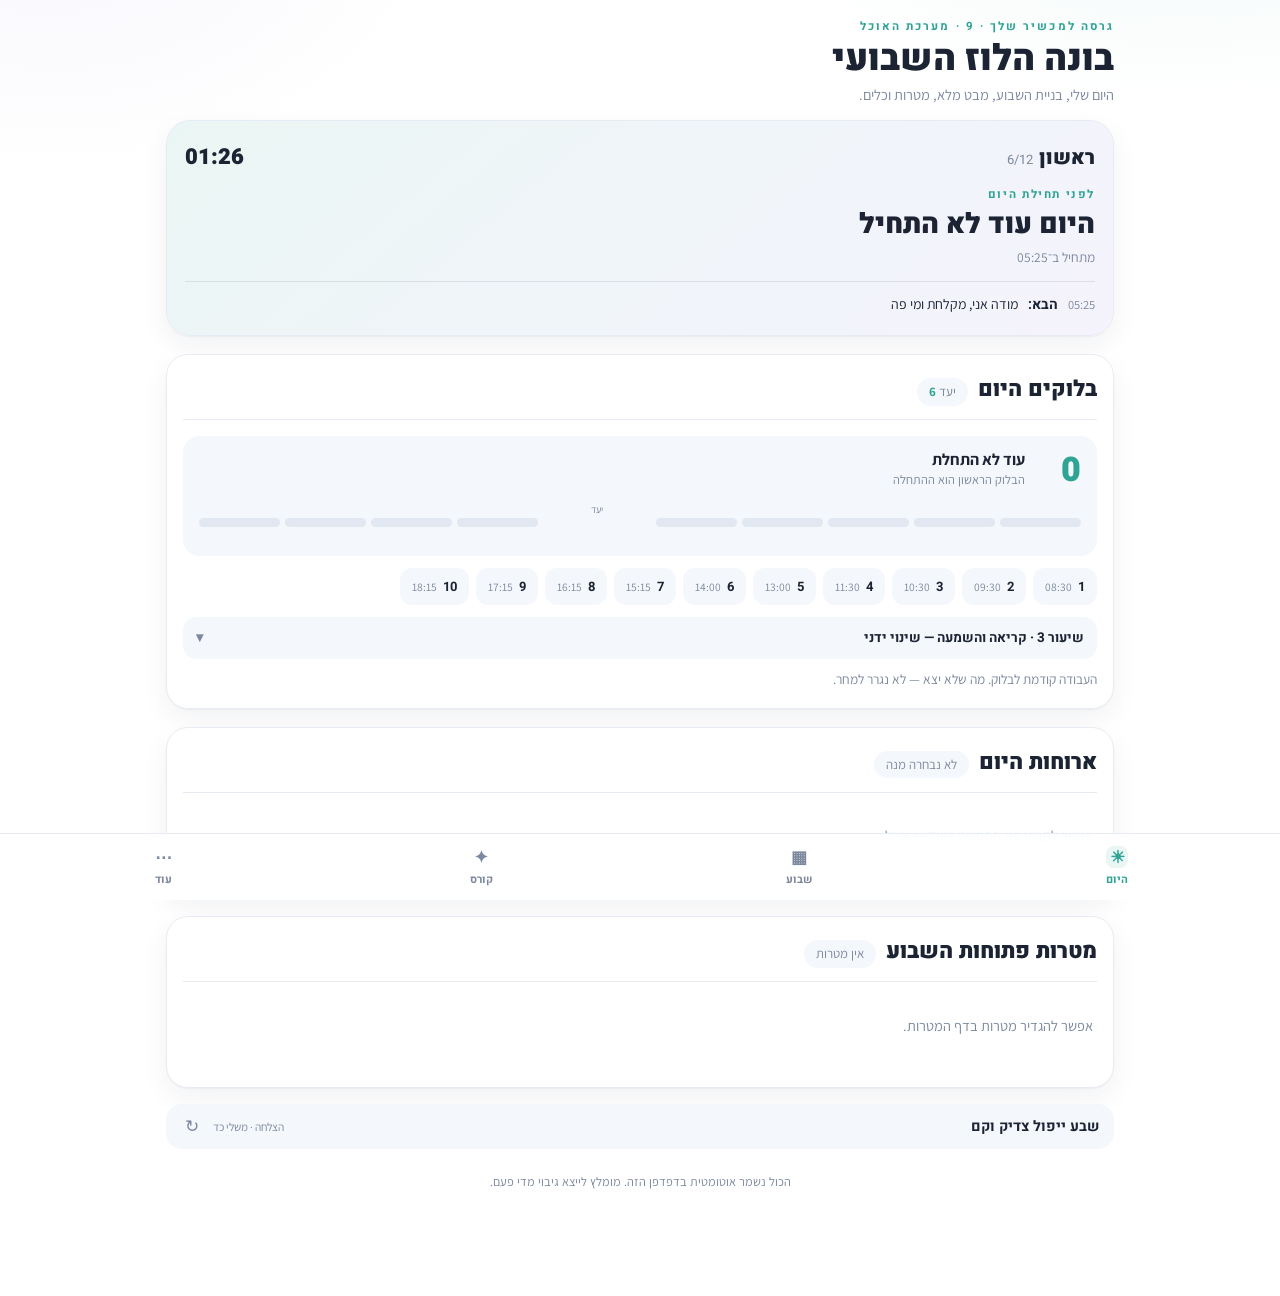
==== loz-shvui-device.html @ d933d512 "Add files via upload" ====
<!DOCTYPE html>
<html lang="he" dir="rtl">
<head>
<meta charset="utf-8">
<meta name="viewport" content="width=device-width, initial-scale=1">
<title>בונה הלוז השבועי</title>
<link rel="preconnect" href="https://fonts.googleapis.com">
<link rel="preconnect" href="https://fonts.gstatic.com" crossorigin>
<link href="https://fonts.googleapis.com/css2?family=Heebo:wght@400;700;900&family=Assistant:wght@300;400;600;700&display=swap" rel="stylesheet">
<style>
  :root{
    --bg:#FFFFFF; --surface:#FFFFFF; --surface2:#F4F7FB; --line:#E7ECF4;
    --text:#1C2434; --muted:#7C889E;
    --study:#2FA394;   --study-bg:#EAF6F4;
    --work:#C6892F;    --work-bg:#FBF2E2;
    --prayer:#7A69CE;  --prayer-bg:#EFEDFB;
    --meal:#4F9E63;    --meal-bg:#EAF5EC;
    --personal:#CD6E92;--personal-bg:#FBEEF3;
    --sleep:#5A83BE;   --sleep-bg:#ECF2FA;
    --none:#A8B2C4;
    --radius:18px;
    --shadow:0 1px 2px rgba(20,32,60,.04), 0 10px 28px rgba(20,32,60,.06);
    --nav:76px;
  }
  *{box-sizing:border-box}
  html,body{margin:0;padding:0}
  body{
    background:
      radial-gradient(760px 420px at 92% -12%, rgba(47,163,148,.07), transparent 62%),
      radial-gradient(620px 400px at 4% -6%, rgba(122,105,206,.06), transparent 62%),
      var(--bg);
    color:var(--text); font-family:'Assistant',system-ui,sans-serif;
    font-size:16px; line-height:1.5; min-height:100vh;
  }
  .wrap{max-width:980px;margin:0 auto;padding:18px 16px calc(var(--nav) + 28px)}

  header{margin-bottom:14px}
  .eyebrow{font-family:'Heebo',sans-serif;font-weight:700;font-size:11.5px;
    letter-spacing:.18em;color:var(--study);margin-bottom:5px}
  h1{font-family:'Heebo',sans-serif;font-weight:900;font-size:clamp(24px,6vw,36px);
    line-height:1.05;margin:0 0 6px}
  .sub{color:var(--muted);font-size:14.5px;max-width:52ch;margin:0}
  h2{font-family:'Heebo',sans-serif;font-weight:700;font-size:19px;margin:0 0 4px}
  .hint{color:var(--muted);font-size:13.5px;margin:0 0 14px}
  .spacer{flex:1}
  .page{display:none}
  .page.on{display:block;animation:fade .22s ease both}
  @keyframes fade{from{opacity:0;transform:translateY(6px)}to{opacity:1;transform:none}}

  /* ---------- ניווט תחתון ---------- */
  .nav{
    position:fixed;inset-inline:0;bottom:0;z-index:40;
    background:rgba(255,255,255,.93);backdrop-filter:blur(10px);
    border-top:1px solid var(--line);display:flex;
    padding:6px 4px calc(6px + env(safe-area-inset-bottom));
  }
  .nav button{
    flex:1;background:none;border:none;cursor:pointer;padding:6px 1px;min-width:0;
    display:grid;gap:3px;justify-items:center;color:var(--muted);
    font-family:'Heebo',sans-serif;font-weight:700;font-size:11px;
  }
  .nav .ic{width:22px;height:22px;display:grid;place-items:center;font-size:17px;line-height:1}
  .nav button.on{color:var(--study)}
  .nav button.on .ic{background:var(--study-bg);border-radius:8px}
  .nav button:focus-visible{outline:2px solid var(--study);outline-offset:-2px}

  /* ---------- רכיבים כלליים ---------- */
  .panel,.dayview{background:var(--surface);border:1px solid var(--line);
    border-radius:22px;padding:18px 16px;box-shadow:var(--shadow);margin-top:18px}
  .panel .meter,.dayview .meter,.panel .focus{box-shadow:none}
  .nav{transition:none}
  .dv-head{display:flex;flex-wrap:wrap;align-items:baseline;gap:10px;
    padding-bottom:13px;border-bottom:1px solid var(--line);margin-bottom:4px}
  .dv-head h3{font-family:'Heebo',sans-serif;font-weight:900;font-size:22px;margin:0}
  .scale{font-size:13px;color:var(--muted);background:var(--surface2);
    border-radius:99px;padding:4px 12px}
  .scale em{font-style:normal;color:var(--study);font-weight:700}
  .btn{background:var(--study);color:#fff;border:none;border-radius:12px;
    padding:10px 16px;font-family:'Heebo',sans-serif;font-weight:700;font-size:14px;cursor:pointer}
  .btn.sec{background:var(--surface2);color:var(--text)}
  .btn{transition:filter .16s ease,transform .12s ease}
  .btn:hover{filter:brightness(1.04)}
  .btn:active{transform:scale(.97)}
  .btn:focus-visible{outline:2px solid var(--text);outline-offset:2px}
  .ghost{background:transparent;border:1px solid var(--line);color:var(--muted);
    border-radius:99px;padding:6px 13px;font-family:inherit;font-size:12.5px;cursor:pointer}
  .ghost:hover{color:var(--text);border-color:#CBD5E5}
  .ghost:focus-visible,.openday:focus-visible{outline:2px solid var(--study);outline-offset:2px}
  .openday{background:transparent;border:1px dashed var(--line);color:var(--muted);
    border-radius:12px;padding:11px;font-family:inherit;font-size:13.5px;cursor:pointer;
    width:100%;margin-top:12px}
  .openday:hover{color:var(--text);border-color:var(--study)}
  input[type=date],input[type=text],input[type=time],input[type=number],select,textarea{
    background:#fff;border:1px solid var(--line);border-radius:12px;
    padding:9px 11px;font-family:inherit;font-size:14px;color:var(--text)}
  select{appearance:none;cursor:pointer;width:100%}
  input:focus-visible,select:focus-visible,textarea:focus-visible{
    outline:2px solid var(--study);outline-offset:2px}
  .empty{color:var(--muted);padding:18px 4px;font-size:14.5px}
  .tick{width:22px;height:22px;border-radius:7px;flex:none;border:2px solid var(--study);
    background:#fff;display:grid;place-items:center;margin-top:1px}
  .row.block.done .tick,.crit.on .tick,.goal.on .tick,.lg.on .tick{
    background:var(--study);border-color:var(--study)}
  .row.block.done .tick::after,.crit.on .tick::after,.goal.on .tick::after,.lg.on .tick::after{
    content:"✓";color:#fff;font-size:13px;font-weight:700;line-height:1}

  /* ---------- דף היום ---------- */
  .now-card{
    background:linear-gradient(140deg,var(--study-bg),#F5F3FD);
    border:1px solid var(--line);border-radius:24px;padding:20px 18px;
    box-shadow:var(--shadow);margin-bottom:14px;
  }
  .now-top{display:flex;justify-content:space-between;align-items:baseline;gap:10px;margin-bottom:12px}
  .now-day{font-family:'Heebo',sans-serif;font-weight:900;font-size:20px}
  .now-day i{font-style:normal;font-weight:400;font-size:13px;color:var(--muted);margin-inline-start:6px}
  .now-clock{font-family:'Heebo',sans-serif;font-weight:900;font-size:22px;
    direction:ltr;unicode-bidi:isolate;font-variant-numeric:tabular-nums}
  .now-lbl{font-size:11.5px;letter-spacing:.14em;color:var(--study);
    font-family:'Heebo',sans-serif;font-weight:700;margin-bottom:4px}
  .now-what{font-family:'Heebo',sans-serif;font-weight:900;font-size:clamp(21px,5.5vw,28px);
    line-height:1.25;margin:0}
  .now-sub{color:var(--muted);font-size:13.5px;margin-top:5px}
  .bar{height:8px;background:#fff;border-radius:99px;margin-top:14px;overflow:hidden}
  .bar i{display:block;height:100%;background:var(--study);border-radius:99px}
  .next{display:flex;gap:10px;align-items:baseline;margin-top:14px;
    padding-top:12px;border-top:1px solid rgba(28,36,52,.10);font-size:14px}
  .next b{font-family:'Heebo',sans-serif;font-weight:700}
  .next .t{color:var(--muted);font-size:12.5px;direction:ltr;unicode-bidi:isolate}
  .chips{display:flex;flex-wrap:wrap;gap:7px;margin-top:12px}
  .chip{
    display:flex;align-items:center;gap:6px;background:var(--surface2);
    border:1px solid transparent;border-radius:12px;padding:8px 11px;
    font-family:inherit;font-size:13px;cursor:pointer;color:var(--text);
    transition:background .16s ease,border-color .16s ease,transform .12s ease;
  }
  .chip:active{transform:scale(.96)}
  .chip b{font-family:'Heebo',sans-serif;font-weight:700}
  .chip small{color:var(--muted);font-size:11.5px;direction:ltr;unicode-bidi:isolate}
  .chip.on{background:var(--study-bg);border-color:var(--study)}
  .chip.on::after{content:"✓";color:var(--study);font-weight:700}
  .chip.past:not(.on){opacity:.55}
  .chip:focus-visible{outline:2px solid var(--study);outline-offset:2px}

  .warn{background:#FBF2E2;border:1px solid #EEDCB4;border-radius:14px;
    padding:10px 12px;font-size:13px;color:#6B4E14;margin-bottom:12px;
    display:flex;flex-wrap:wrap;align-items:center;gap:8px}
  .warn button{border-color:#E3CE9E;color:#6B4E14}

  /* ---------- בחירת ימים ---------- */
  .ovdays{display:flex;gap:6px;overflow-x:auto;padding:2px 0 8px;margin-bottom:6px}
  .ovpick{flex:0 0 auto;background:var(--surface2);border:1px solid transparent;color:var(--muted);
    border-radius:14px;padding:8px 12px;font-family:inherit;font-size:13px;cursor:pointer;
    line-height:1.25;text-align:center;min-width:64px}
  .ovpick b{display:block;font-family:'Heebo',sans-serif;font-weight:700;font-size:14px;color:inherit}
  .ovpick small{font-size:11px;opacity:.9;direction:ltr;unicode-bidi:isolate}
  .ovpick.on{background:var(--study);border-color:var(--study);color:#fff}
  .ovpick.today:not(.on){border-color:var(--study);color:var(--text)}
  .ovpick:focus-visible{outline:2px solid var(--study);outline-offset:2px}

  /* ---------- דף לוז ---------- */
  .datebar{display:flex;flex-wrap:wrap;align-items:center;gap:10px;
    background:var(--surface);border:1px solid var(--line);border-radius:var(--radius);
    padding:12px 14px;box-shadow:var(--shadow);margin-bottom:14px}
  .datebar label{font-size:13px;color:var(--muted)}
  .datebar .range{font-family:'Heebo',sans-serif;font-weight:900;font-size:18px;
    direction:ltr;unicode-bidi:isolate}
  .weekbar{display:flex;flex-wrap:wrap;gap:10px;margin:0 0 20px}
  .stat{flex:1 1 150px;background:var(--surface);border:1px solid var(--line);
    border-radius:var(--radius);padding:13px 15px;box-shadow:var(--shadow)}
  .stat b{display:block;font-family:'Heebo',sans-serif;font-weight:900;font-size:25px;
    line-height:1.1;font-variant-numeric:tabular-nums}
  .stat span{color:var(--muted);font-size:12.5px}
  .stat span i{font-style:normal;white-space:nowrap}
  .stat.target b{color:var(--study)}
  .stat.max b{color:var(--work)}
  .daycard{background:var(--surface);border:1px solid var(--line);border-radius:var(--radius);
    padding:15px;display:grid;gap:10px;box-shadow:var(--shadow)}
  .daycard.active{border-color:var(--study);box-shadow:0 0 0 3px var(--study-bg),var(--shadow)}
  .daycard.rest{background:var(--surface2);box-shadow:none}
  .daycard-top{display:flex;align-items:baseline;justify-content:space-between;gap:8px}
  .dayname{font-family:'Heebo',sans-serif;font-weight:900;font-size:19px}
  .dayname i{font-style:normal;font-weight:400;font-size:13px;color:var(--muted);
    margin-inline-start:6px;direction:ltr;unicode-bidi:isolate}
  .daymeta{font-size:13px;color:var(--muted)}
  .daymeta em{font-style:normal;color:var(--study);font-weight:700}
  .selects{display:grid;gap:8px;grid-template-columns:1fr 1fr}
  label.field span{display:block;font-size:11.5px;color:var(--muted);
    letter-spacing:.06em;margin-bottom:4px}

  .ribbon{position:relative;padding:14px 22px 4px 0;margin:0}
  .ribbon::before{content:"";position:absolute;top:0;bottom:14px;right:6px;width:2px;
    background:linear-gradient(to bottom,var(--line),rgba(231,236,244,.15))}
  .row{position:relative;display:flex;gap:12px;align-items:flex-start;padding:5px 18px 5px 0}
  .row::before{content:"";position:absolute;right:1px;top:14px;width:12px;height:12px;
    border-radius:50%;background:var(--bg);border:2px solid var(--tone,var(--none))}
  .row.block{padding:7px 18px 7px 0}
  .row.block::before{background:var(--tone)}
  .row.now .what{box-shadow:0 0 0 2px var(--study)}
  .row.now::before{background:var(--study);box-shadow:0 0 0 4px var(--study-bg)}
  .time{font-family:'Heebo',sans-serif;font-weight:700;font-size:12.5px;color:var(--muted);
    min-width:88px;padding-top:3px;font-variant-numeric:tabular-nums}
  .time.num{direction:ltr;text-align:right;unicode-bidi:isolate}
  .what{flex:1;font-size:15px;padding-top:1px}
  .row.block .what{background:var(--surface2);border-right:3px solid var(--tone);
    border-radius:0 10px 10px 0;padding:8px 11px;font-weight:600;
    display:flex;gap:10px;align-items:flex-start;cursor:pointer;user-select:none}
  .row.block.done .what{background:var(--study-bg)}
  .row.block.done::before{box-shadow:0 0 0 4px var(--study-bg)}
  .row.dim .what{color:var(--muted)}
  .blk{flex:1;min-width:0}
  .blk-note{display:block;width:100%;margin-top:3px;background:transparent;border:none;
    border-bottom:1px dashed #C9D3E2;color:var(--text);font-family:inherit;
    font-size:12.5px;padding:2px 0;border-radius:0}
  .blk-note::placeholder{color:var(--muted)}
  .blk-note:focus{outline:none;border-bottom-color:var(--study)}
  .meter{background:var(--surface2);border-radius:16px;padding:14px 16px;
    margin:16px 0 6px;display:grid;gap:12px}
  .meter-top{display:flex;align-items:center;gap:12px}
  .meter-count{font-family:'Heebo',sans-serif;font-weight:900;font-size:34px;
    line-height:1;color:var(--study);min-width:44px}
  .meter-word{font-weight:700;font-size:16px;line-height:1.2}
  .meter-sub{color:var(--muted);font-size:12.5px;margin-top:2px}
  .pips{display:flex;gap:5px;margin-top:16px}
  .pip{flex:1 1 0;height:9px;border-radius:99px;background:#E1E8F1;position:relative}
  .pip.on{background:var(--study)}
  .pip.goal::after{content:"יעד";position:absolute;top:-17px;right:50%;
    transform:translateX(50%);font-size:10px;color:var(--muted)}
  .legend{display:flex;flex-wrap:wrap;gap:12px;margin-top:16px;padding-top:13px;
    border-top:1px solid var(--line)}
  .legend div{display:flex;align-items:center;gap:6px;font-size:12.5px;color:var(--muted)}
  .dot{width:9px;height:9px;border-radius:50%}
  .weeklist{margin-top:18px;background:var(--surface);border:1px solid var(--line);
    border-radius:var(--radius);box-shadow:var(--shadow);overflow:hidden}
  .weeklist summary{cursor:pointer;padding:14px 16px;font-family:'Heebo',sans-serif;
    font-weight:700;font-size:15px;list-style:none}
  .weeklist summary::-webkit-details-marker{display:none}
  .weeklist summary::after{content:"▾";float:left;color:var(--muted)}
  .weeklist[open] summary{border-bottom:1px solid var(--line)}
  .weeklist[open] summary::after{content:"▴"}
  .wrow{display:flex;align-items:baseline;gap:10px;width:100%;text-align:right;
    background:none;border:none;border-bottom:1px solid var(--line);
    padding:11px 16px;font-family:inherit;font-size:13.5px;color:var(--text);cursor:pointer}
  .wrow:last-child{border-bottom:none}
  .wrow.on{background:var(--study-bg)}
  .wrow b{font-family:'Heebo',sans-serif;font-weight:700;font-size:14px;min-width:42px}
  .wrow i{font-style:normal;color:var(--muted);font-size:12px;min-width:34px;
    direction:ltr;unicode-bidi:isolate}
  .wrow span{color:var(--muted);flex:1}
  .wrow em{font-style:normal;color:var(--study);font-weight:700;white-space:nowrap}

  .modes{display:flex;gap:6px;background:var(--surface2);padding:5px;
    border-radius:99px;margin-bottom:14px}
  .modes button{flex:1;border:none;background:transparent;color:var(--muted);
    font-family:'Heebo',sans-serif;font-weight:700;font-size:14px;
    padding:9px 8px;border-radius:99px;cursor:pointer;transition:background .18s ease}
  .modes button.on{background:#fff;color:var(--text);box-shadow:var(--shadow)}
  .modes button:focus-visible{outline:2px solid var(--study);outline-offset:2px}
  #ovGrid{display:grid;gap:12px}
  @media(min-width:720px){#ovGrid{grid-template-columns:1fr 1fr}}

  /* ---------- מבט שבועי ---------- */
  .ovhead{display:flex;flex-wrap:wrap;align-items:center;gap:10px;margin-bottom:12px}
  .ovhead .range{font-family:'Heebo',sans-serif;font-weight:900;font-size:20px;
    direction:ltr;unicode-bidi:isolate}
  .ovcard{background:var(--surface);border:1px solid var(--line);border-radius:var(--radius);
    padding:15px 16px;box-shadow:var(--shadow)}
  .ovcard.rest{background:var(--surface2);box-shadow:none}
  .ovcard.today{border-color:var(--study);box-shadow:0 0 0 3px var(--study-bg),var(--shadow)}
  .ovtop{display:flex;align-items:baseline;justify-content:space-between;gap:8px;
    padding-bottom:8px;border-bottom:1.5px solid var(--text);margin-bottom:6px}
  .ovday{font-family:'Heebo',sans-serif;font-weight:900;font-size:18px}
  .ovday i{font-style:normal;font-weight:400;font-size:13px;color:var(--muted);margin-inline-start:6px}
  .ovchip{font-size:11.5px;font-weight:700;color:#1F6F65;background:var(--study-bg);
    border-radius:99px;padding:3px 9px;white-space:nowrap}
  .ovtpl{font-size:12px;color:var(--muted);margin-bottom:8px}
  .ovpart{font-size:10.5px;letter-spacing:.08em;color:var(--muted);margin:8px 0 3px;
    font-family:'Heebo',sans-serif;font-weight:700}
  .ovrow{display:flex;gap:9px;font-size:13px;padding:2.5px 0}
  .ovrow .t{min-width:76px;color:var(--muted);font-variant-numeric:tabular-nums;flex:none}
  .ovrow .t.num{direction:ltr;text-align:right;unicode-bidi:isolate}
  .ovrow .x{flex:1;border-right:3px solid var(--c,var(--none));padding-right:8px}
  .ovrow.study .x{background:var(--surface2);border-radius:0 8px 8px 0;padding:3px 8px;font-weight:600}
  .ovrow.study.done .x{background:var(--study-bg)}
  .ovrow.study.done .x::after{content:" ✓";color:var(--study);font-weight:700}
  .ovrow .x small{display:block;font-weight:400;font-size:11.5px;color:var(--muted)}

  /* ---------- מטרות, סיכום, גרף ---------- */
  .addgoal{display:flex;gap:8px;margin:12px 0}
  .addgoal input{flex:1}
  .goals,.crits{display:grid;gap:8px;margin:10px 0 14px}
  .goal,.crit,.lg{display:flex;align-items:flex-start;gap:11px;width:100%;text-align:right;
    background:var(--surface2);border:1px solid transparent;border-radius:14px;
    padding:11px 13px;font-family:inherit;font-size:15px;color:var(--text);cursor:pointer;
    transition:background .16s ease,border-color .16s ease}
  .goal small,.crit small,.lg small{display:block;color:var(--muted);font-size:12.5px;font-weight:400}
  .crit b{font-weight:700}
  .goal .tick,.crit .tick,.lg .tick{border-color:var(--muted)}
  .goal.on,.crit.on,.lg.on{background:var(--study-bg);border-color:var(--study)}
  .goal.on .txt,.lg.on .txt{color:var(--muted)}
  .goal .txt,.lg .txt{flex:1}
  .goal .del,.lg .del,.hrow .del{background:none;border:none;color:var(--muted);
    font-size:18px;cursor:pointer;line-height:1;padding:0 4px}
  .verdict{border-top:1px solid var(--line);padding-top:13px;display:flex;
    align-items:baseline;gap:10px;flex-wrap:wrap}
  .verdict b{font-family:'Heebo',sans-serif;font-weight:900;font-size:19px}
  .verdict span{color:var(--muted);font-size:13.5px}
  .hist{display:grid;gap:8px;margin-top:10px}
  .hrow{display:flex;align-items:center;gap:10px;background:var(--surface2);
    border-radius:14px;padding:11px 13px;font-size:14px}
  .hrow b{font-family:'Heebo',sans-serif;font-weight:900;font-size:14.5px;min-width:96px;
    direction:ltr;unicode-bidi:isolate;text-align:right}
  .hrow small{color:var(--muted);font-size:12.5px}
  .hrow .del{margin-inline-start:auto}
  .hitem{display:grid;gap:6px}
  .hdet{background:#fff;border:1px solid var(--line);border-radius:14px;padding:10px 13px}
  .hday{padding:6px 0;border-bottom:1px dotted var(--line);font-size:13px}
  .hday:last-child{border-bottom:none}
  .hday b{font-family:'Heebo',sans-serif;font-weight:700;margin-inline-end:8px}
  .hday span{color:var(--muted);font-size:12.5px}
  .hday ul{margin:5px 0 0;padding-inline-start:18px;color:var(--muted);font-size:12.5px}
  .actions{display:flex;flex-wrap:wrap;gap:8px;margin-top:14px}
  .chart{width:100%;height:170px;margin-top:6px}
  .chart .lbl{font-size:9px;fill:#7C889E;font-family:'Assistant',sans-serif}
  .chart .val{font-size:10px;fill:#1C2434;font-family:'Heebo',sans-serif;font-weight:700}
  .chartlegend{display:flex;gap:14px;font-size:12px;color:var(--muted);margin-top:4px}
  .quote{display:flex;align-items:center;gap:10px;margin-top:16px;padding:12px 15px;
    background:var(--surface2);border-radius:16px}
  .quote .qtext{font-family:'Heebo',sans-serif;font-weight:700;font-size:14.5px;
    line-height:1.35;margin:0;flex:1}
  .quote .qmeta{color:var(--muted);font-size:11.5px;white-space:nowrap}
  .quote .qnext{background:none;border:none;color:var(--muted);font-size:17px;
    cursor:pointer;padding:2px 4px;line-height:1}
  .quote .qnext:hover{color:var(--study)}
  .focuswrap{background:var(--surface2);border-radius:14px;margin-top:12px;overflow:hidden}
  .focuswrap summary{cursor:pointer;padding:11px 13px;font-size:13.5px;
    font-family:'Heebo',sans-serif;font-weight:700;list-style:none}
  .focuswrap summary::-webkit-details-marker{display:none}
  .focuswrap summary::after{content:"▾";float:left;color:var(--muted)}
  .focuswrap[open] summary::after{content:"▴"}
  .focuswrap .focus{border-radius:0;background:transparent;padding-top:0}
  .bigbtn{width:100%;margin-top:16px;background:var(--study);color:#fff;border:none;
    border-radius:16px;padding:15px;font-family:'Heebo',sans-serif;font-weight:900;
    font-size:17px;cursor:pointer;transition:transform .12s ease,filter .18s ease}
  .bigbtn:active{transform:scale(.985)}
  .bigbtn.undo{background:#fff;color:var(--study);box-shadow:inset 0 0 0 2px var(--study)}
  .bigbtn:focus-visible{outline:2px solid var(--text);outline-offset:2px}

  /* ---------- קורס ---------- */
  .goalcard{background:linear-gradient(140deg,var(--study-bg),#F5F3FD);
    border:1px solid var(--line);border-radius:24px;padding:20px 18px;
    box-shadow:var(--shadow);margin-bottom:14px}
  .goalcard .gtop{display:flex;justify-content:space-between;align-items:baseline;gap:10px}
  .goalcard .gbig{font-family:'Heebo',sans-serif;font-weight:900;
    font-size:clamp(20px,5vw,26px);line-height:1.2}
  .goalcard .gsub{color:var(--muted);font-size:13px;margin-top:3px}
  .goalcard .pace{font-family:'Heebo',sans-serif;font-weight:700;font-size:13px;
    background:#fff;border-radius:99px;padding:5px 12px;white-space:nowrap}
  .goalcard .pace.late{background:#FBF2E2;color:#6B4E14}
  .goalcard .pace.ok{color:#1F6F65}
  .gbar{height:10px;background:#fff;border-radius:99px;margin-top:14px;overflow:hidden}
  .gbar i{display:block;height:100%;background:var(--study);border-radius:99px}
  .ckpt{margin-top:12px;padding-top:11px;border-top:1px solid rgba(28,36,52,.10);
    font-size:13px;color:var(--muted)}

  .focus{display:grid;gap:10px;background:var(--surface2);border-radius:16px;padding:13px 14px}
  .focus .frow{display:flex;gap:8px;align-items:center;flex-wrap:wrap}
  .focus .flbl{font-size:11.5px;letter-spacing:.12em;color:var(--muted);
    font-family:'Heebo',sans-serif;font-weight:700}
  .stages{display:flex;gap:6px;flex-wrap:wrap}
  .stg{background:#fff;border:1px solid var(--line);border-radius:12px;padding:8px 12px;
    font-family:inherit;font-size:13px;cursor:pointer;color:var(--muted)}
  .stg.on{background:var(--study);border-color:var(--study);color:#fff;font-weight:700}
  .stg.fin{border-color:var(--study);color:var(--study)}
  .counter{display:flex;align-items:center;gap:8px}
  .counter button{width:34px;height:34px;border-radius:10px;border:1px solid var(--line);
    background:#fff;font-size:17px;cursor:pointer;line-height:1}
  .counter b{font-family:'Heebo',sans-serif;font-weight:900;font-size:17px;min-width:76px;
    text-align:center;font-variant-numeric:tabular-nums}

  .lsn{display:flex;align-items:center;gap:10px;background:var(--surface2);
    border-radius:14px;padding:10px 13px;margin-bottom:7px;font-size:14px}
  .lsn.done{background:var(--study-bg)}
  .lsn.active{outline:2px solid var(--study)}
  .lsn b{font-family:'Heebo',sans-serif;font-weight:900;min-width:64px}
  .lsn .bars{flex:1;display:flex;gap:4px}
  .lsn .sb{flex:1;height:7px;border-radius:99px;background:#E1E8F1;overflow:hidden}
  .lsn .sb i{display:block;height:100%;background:var(--study)}
  .lsn small{color:var(--muted);font-size:12px;white-space:nowrap}
  .lsn .go{background:none;border:none;color:var(--study);font-size:13px;
    font-family:'Heebo',sans-serif;font-weight:700;cursor:pointer}
  .loadbox{background:var(--surface2);border-radius:14px;padding:12px 14px;font-size:13.5px}
  .loadbox b{font-family:'Heebo',sans-serif;font-weight:700}
  .loadbox.over{background:#FBF2E2;color:#6B4E14}
  .wk{display:flex;gap:6px;flex-wrap:wrap;margin:10px 0}
  .wkchip{background:#fff;border:1px solid var(--line);border-radius:12px;padding:7px 11px;
    font-size:13px;cursor:pointer;display:flex;gap:7px;align-items:center}
  .wkchip.on{background:var(--study-bg);border-color:var(--study);font-weight:700}
  .errrow{display:flex;gap:10px;align-items:flex-start;background:var(--surface2);
    border-radius:14px;padding:10px 13px;margin-bottom:7px;font-size:14px}
  .errrow.on{background:var(--study-bg);opacity:.75}
  .errrow .txt{flex:1}
  .errrow small{color:var(--muted);font-size:12px}

  /* ---------- אוכל ---------- */
  .mday{background:var(--surface2);border-radius:16px;padding:12px 14px;margin-bottom:9px}
  .mday-top{display:flex;justify-content:space-between;align-items:baseline;
    margin-bottom:8px;padding-bottom:7px;border-bottom:1px solid var(--line)}
  .mday-top b{font-family:'Heebo',sans-serif;font-weight:900;font-size:15px}
  .mday-top i{font-style:normal;color:var(--muted);font-size:12px;
    direction:ltr;unicode-bidi:isolate}
  .mrow{display:flex;align-items:center;gap:8px;margin-bottom:6px}
  .mrow .mt{min-width:70px;font-size:11.5px;color:var(--muted);
    font-family:'Heebo',sans-serif;font-weight:700}
  .mrow select{flex:1;font-size:13px;padding:7px 9px;background:#fff}
  .meals{display:grid;gap:7px;margin-top:10px}
  .meal{display:flex;align-items:baseline;gap:9px;background:var(--surface2);
    border-radius:12px;padding:9px 12px;font-size:14px}
  .meal b{font-family:'Heebo',sans-serif;font-weight:700;min-width:52px;
    direction:ltr;unicode-bidi:isolate;color:var(--muted);font-size:12.5px}
  .meal span{flex:1}
  .meal.empty span{color:var(--muted)}
  .meal.now{background:var(--study-bg);outline:1px solid var(--study)}
  .libitem{display:flex;gap:10px;align-items:baseline;padding:9px 14px;
    border-bottom:1px solid var(--line);font-size:13.5px}
  .libitem:last-child{border-bottom:none}
  .libitem b{font-family:'Heebo',sans-serif;font-weight:700;flex:1}
  .libitem small{color:var(--muted);font-size:12px}

  /* ---------- כלים ותבניות ---------- */
  .tpl{display:flex;align-items:center;gap:10px;background:var(--surface2);
    border-radius:14px;padding:10px 13px;font-size:14px;margin-bottom:7px}
  .tpl b{font-family:'Heebo',sans-serif;font-weight:700;flex:1}
  .tpl small{color:var(--muted);font-size:12px}
  .tag{font-size:10.5px;font-weight:700;border-radius:99px;padding:2px 8px;
    background:#fff;color:var(--muted);border:1px solid var(--line)}
  .tag.mine{background:var(--study-bg);color:#1F6F65;border-color:transparent}
  .ed{display:grid;gap:9px;margin-top:12px}
  .edrow{display:flex;gap:6px;align-items:center}
  .edrow input.t1{width:88px;flex:none}
  .edrow input.mins{width:74px;flex:none}
  input.tm{direction:ltr;text-align:center;font-variant-numeric:tabular-nums;
    letter-spacing:.02em}
  input.mins{direction:ltr;text-align:center}
  .edhead input.ends{width:100%}
  .edrow input.txt{flex:1;min-width:0}
  .edrow select.tone{width:104px;flex:none}
  .edrow .x{background:none;border:none;color:var(--muted);font-size:17px;cursor:pointer;padding:0 3px}
  .edhead{display:grid;gap:8px;grid-template-columns:1fr 110px}
  .backup textarea{width:100%;min-height:90px;font-size:11.5px;font-family:ui-monospace,monospace;
    direction:ltr;text-align:left}

  footer{margin-top:24px;color:var(--muted);font-size:12.5px;text-align:center}
  @media(prefers-reduced-motion:reduce){*{transition:none!important}}

  /* ---------- הדפסה ל־PDF ---------- */
  #printarea{display:none}
  @media print{
    @page{size:A4 portrait;margin:12mm 11mm}
    html,body{background:#fff!important}
    .wrap,.nav{display:none!important}
    #printarea{display:block;color:#16202F;
      -webkit-print-color-adjust:exact;print-color-adjust:exact}
    #printarea section{page-break-after:always;break-after:page}
    #printarea section:last-child{page-break-after:auto;break-after:auto}
    .pcover{padding-top:26mm;text-align:center}
    .pcover h1{font-family:'Heebo',sans-serif;font-weight:900;font-size:32pt;margin:0}
    .pcover .prange{font-size:15pt;margin:3mm 0 12mm;color:#2FA394;font-weight:700;
      direction:ltr;unicode-bidi:isolate}
    .pcover .pstats{display:flex;justify-content:center;gap:6mm;margin-bottom:12mm}
    .pcover .pstat{border:.6pt solid #C9D4E3;border-radius:4mm;padding:4mm 7mm;min-width:34mm}
    .pcover .pstat b{display:block;font-family:'Heebo',sans-serif;font-size:20pt;line-height:1}
    .pcover .pstat span{font-size:9pt;color:#5C6A80}
    .pcover .pg{text-align:right;max-width:120mm;margin:0 auto;border-top:1pt solid #16202F;padding-top:4mm}
    .pcover .pg h2{font-family:'Heebo',sans-serif;font-size:13pt;margin:0 0 3mm}
    .pcover .pg div{font-size:11pt;padding:1.6mm 0;border-bottom:.4pt dotted #C9D4E3}
    .pcover .note{margin-top:14mm;font-size:9.5pt;color:#5C6A80}
    .pday .ph{display:flex;align-items:flex-end;justify-content:space-between;
      border-bottom:2pt solid #16202F;padding-bottom:2mm;margin-bottom:2mm}
    .pday .ph h2{font-family:'Heebo',sans-serif;font-weight:900;font-size:17pt;margin:0}
    .pday .ph h2 span{font-size:12pt;font-weight:400;color:#5C6A80;margin-inline-start:3mm}
    .pday .chip{font-family:'Heebo',sans-serif;font-weight:700;font-size:10pt;
      background:#EAF6F4;color:#1F6F65;border-radius:99px;padding:1.6mm 4mm;white-space:nowrap}
    .pday .ptpl{font-size:9pt;color:#5C6A80;margin-bottom:2mm}
    .pday h3{font-family:'Heebo',sans-serif;font-size:9.5pt;letter-spacing:.06em;
      color:#5C6A80;margin:0 0 1mm;padding-top:1.5mm}
    .pday table{width:100%;border-collapse:collapse;font-size:9pt;line-height:1.2;margin-bottom:1mm}
    .pday td{padding:.72mm 0;vertical-align:top;border-bottom:.35pt solid #E7ECF4}
    .pday td.pt{width:25mm;color:#5C6A80;white-space:nowrap;font-variant-numeric:tabular-nums}
    .pday td.pt.num{direction:ltr;text-align:right;unicode-bidi:isolate}
    .pday td.pd{padding-right:3mm;border-right:2.4pt solid var(--c,#A8B2C4)}
    .pday tr.study td.pd{background:#EAF6F4;font-weight:700}
    .pday tr.study td.pd i{display:block;font-style:normal;font-weight:400;font-size:8.5pt;color:#5C6A80}
    .pday .pfoot{margin-top:2.5mm;padding-top:1.5mm;border-top:.5pt solid #C9D4E3;
      font-size:8.5pt;color:#5C6A80;display:flex;justify-content:space-between}
    .pday .pfoot .pr{direction:ltr;unicode-bidi:isolate}
  }
</style>
</head>
<body>
<div class="wrap">

<header>
  <div class="eyebrow" id="hdrEyebrow">גרסה למכשיר שלך · 9 · מערכת האוכל</div>
  <h1 id="hdrTitle">בונה הלוז השבועי</h1>
  <p class="sub" id="hdrSub">היום שלי, בניית השבוע, מבט מלא, מטרות וכלים.</p>
</header>

<!-- ============ היום שלי ============ -->
<section class="page on" id="page-today">
  <div class="now-card" id="nowCard"></div>
  <div class="panel" id="todayBlocks"></div>
  <div class="panel" id="todayMeals"></div>
  <div class="panel" id="todayGoals"></div>
  <div class="quote" id="quoteBox"></div>
</section>

<!-- ============ לוז שבועי ============ -->
<section class="page" id="page-plan">
  <div class="datebar">
    <label for="wstart">שבוע שמתחיל ביום ראשון</label>
    <input type="date" id="wstart">
    <div class="range" id="rangeTxt">—</div>
    <div class="spacer"></div>
    <button class="btn" id="pdfBtn">הפק PDF</button>
  </div>

  <div class="modes" id="planModes">
    <button data-mode="day" class="on">יום</button>
    <button data-mode="week">כל השבוע</button>
  </div>

  <div class="weekbar">
    <div class="stat target"><b id="wTarget">—</b><span>יעד בלוקים לשבוע</span></div>
    <div class="stat max"><b id="wMax">—</b><span>פוטנציאל אם הכול שקט</span></div>
    <div class="stat"><b id="wHours">—</b><span>לימוד נטו ביעד · <i id="hoursCalc"></i></span></div>
    <div class="stat"><b id="wDone">—</b><span>בלוקים שסימנת השבוע</span></div>
  </div>

  <div id="planBanner"></div>
  <div id="planDayWrap">
    <div class="ovdays" id="planDays"></div>
    <div id="dayEditor"></div>
    <div class="dayview" id="dayview"></div>
    <div id="ovEditor"></div>
    <details class="weeklist">
      <summary>סקירת כל השבוע בשורות</summary>
      <div id="weekRows"></div>
    </details>
  </div>

  <div id="planWeekWrap" hidden>
    <div class="ovhead">
      <div class="scale" id="ovSummary">—</div>
    </div>
    <div id="ovGrid"></div>
  </div>
</section>

<!-- ============ מבט שבועי ============ -->
<!-- ============ קורס ============ -->
<section class="page" id="page-course">
  <div class="goalcard" id="courseGoal"></div>

  <div class="panel">
    <div class="dv-head"><h3>על מה אני עובד עכשיו</h3>
      <div class="scale" id="focusNote">—</div></div>
    <div id="focusBox"></div>
  </div>

  <div class="panel">
    <div class="dv-head"><h3>שיעורי השבוע</h3>
      <div class="scale" id="wkRange">—</div></div>
    <div class="wk" id="wkChips"></div>
    <div class="loadbox" id="loadBox">—</div>
    <div class="actions">
      <button class="btn" id="allocBtn">שבץ לשבוע</button>
      <button class="ghost" id="allocClear">נקה שיבוץ</button>
    </div>
    <div id="allocPreview"></div>
  </div>

  <div class="panel">
    <div class="dv-head"><h3>כל השיעורים</h3>
      <div class="scale" id="lsnNote">—</div></div>
    <div id="lsnList"></div>
  </div>

  <div class="panel">
    <div class="dv-head"><h3>בנק טעויות</h3>
      <div class="scale" id="errNote">—</div></div>
    <p class="hint">שאלות שטעית בהן. אלה חומר החזרה של תחילת יום הלימודים הבא.</p>
    <div class="addgoal">
      <input type="text" id="errInput" placeholder="לדוגמה: חישוב תשואה ריאלית מול נומינלית">
      <button class="btn" id="addErr">הוסף</button>
    </div>
    <div id="errList"></div>
  </div>

  <div class="panel">
    <div class="dv-head"><h3>הגדרות הקורס</h3></div>
    <div class="ed">
      <div class="edhead">
        <input type="text" id="cName" placeholder="שם הקורס">
        <input type="number" id="cTotal" min="1" max="99" placeholder="שיעורים">
      </div>
      <label class="field"><span>תאריך יעד לסיום</span><input type="date" id="cDeadline"></label>
      <label class="field"><span>עמודים בבלוק אחד (קריאה + השמעה)</span>
        <input type="number" id="cPpb" min="1" max="60"></label>
      <label class="field"><span>דקות ל־15 השאלות</span>
        <input type="number" id="cQmin" min="0" max="300"></label>
      <div class="actions"><button class="btn" id="saveCourse">שמור הגדרות</button></div>
    </div>
  </div>
</section>

<section class="page" id="page-more">
  <div class="modes" id="subNav">
    <button data-sub="goals" class="on">מטרות וסיכום</button>
    <button data-sub="food">אוכל</button>
    <button data-sub="tools">כלים ותבניות</button>
  </div>
</section>

<section class="page" id="page-food">
  <div class="panel">
    <div class="dv-head"><h3>מה מבשלים השבוע</h3>
      <div class="scale" id="cookRange">—</div></div>
    <div class="selects">
      <label class="field"><span>מוצ״ש — לראשון עד שלישי</span>
        <select id="cookSat"></select></label>
      <label class="field"><span>שלישי — לרביעי עד שישי</span>
        <select id="cookTue"></select></label>
    </div>
    <div id="cookInfo"></div>
  </div>

  <div class="panel">
    <div class="dv-head"><h3>תפריט השבוע</h3>
      <div class="scale" id="menuNote">—</div></div>
    <div class="actions" style="margin:0 0 12px">
      <button class="ghost" id="menuFill">מלא לפי ברירת מחדל</button>
      <button class="ghost" id="menuClear">נקה תפריט</button>
    </div>
    <div id="menuGrid"></div>
  </div>

  <div class="panel">
    <div class="dv-head"><h3>המאגרים</h3><div class="scale">12 · 9 · 9 · 10</div></div>
    <details class="weeklist"><summary>12 מנות עיקריות</summary><div id="libDishes"></div></details>
    <details class="weeklist"><summary>9 ארוחות בוקר</summary><div id="libB"></div></details>
    <details class="weeklist"><summary>9 ארוחות ביניים</summary><div id="libS"></div></details>
    <details class="weeklist"><summary>10 ארוחות ערב מהירות</summary><div id="libQ"></div></details>
  </div>
</section>

<!-- ============ מטרות וסיכום ============ -->
<section class="page" id="page-goals">
  <div class="panel">
    <div class="dv-head"><h3>מטרות השבוע</h3><div class="scale" id="goalsCount">—</div></div>
    <div class="addgoal">
      <input type="text" id="goalInput" placeholder="לדוגמה: לסיים את פרק 4 ולעבור על השאלות">
      <button class="btn" id="addGoal">הוסף</button>
    </div>
    <div class="goals" id="goalsList"></div>
  </div>

  <div class="panel">
    <div class="dv-head"><h3>מטרות לטווח ארוך</h3><div class="scale" id="lgCount">—</div></div>
    <p class="hint">אלה נשארות גם אחרי סגירת שבוע — יעדים של חודשים, לא של ימים.</p>
    <div class="addgoal">
      <input type="text" id="lgInput" placeholder="לדוגמה: לסיים את הקורס עד סוף השנה">
      <button class="btn" id="addLg">הוסף</button>
    </div>
    <div class="goals" id="lgList"></div>
  </div>

  <div class="panel">
    <div class="dv-head"><h3>סיכום השבוע</h3><div class="scale">לא סופרים רק בלוקים</div></div>
    <div class="crits" id="critsList"></div>
    <div class="verdict" id="verdict"></div>
    <div class="actions">
      <button class="ghost" id="closeWeek">סגור שבוע ושמור בהיסטוריה</button>
    </div>
  </div>

  <div class="panel">
    <div class="dv-head"><h3>מגמה</h3><div class="scale" id="trendNote">—</div></div>
    <svg class="chart" id="trendChart" viewBox="0 0 600 170" preserveAspectRatio="none"></svg>
    <div class="chartlegend">
      <div>▉ בלוקים בשבוע</div><div>● קריטריונים שסומנו</div>
    </div>
  </div>

  <div class="panel">
    <div class="dv-head"><h3>היסטוריה</h3><div class="scale" id="histCount">—</div></div>
    <div class="hist" id="histList"></div>
  </div>

</section>

<!-- ============ כלים ============ -->
<section class="page" id="page-tools">
  <div class="panel backup">
    <div class="dv-head"><h3>גיבוי</h3><div class="scale">שמור לפני שמשהו נמחק</div></div>
    <p class="hint">הנתונים שמורים רק בדפדפן הזה. ייצוא שומר הכול לקובץ, ייבוא מחזיר אותו.</p>
    <div class="actions">
      <button class="btn" id="expBtn">ייצא קובץ גיבוי</button>
      <button class="btn sec" id="impBtn">ייבא קובץ</button>
      <button class="ghost" id="showJson">הצג טקסט להעתקה</button>
      <input type="file" id="impFile" accept="application/json" hidden>
    </div>
    <div id="undoWrap"></div>
    <div id="jsonWrap" hidden><textarea id="jsonBox" readonly></textarea></div>
  </div>

  <div class="panel">
    <div class="dv-head"><h3>תבניות יום</h3><div class="scale" id="dtCount">—</div></div>
    <div id="dayTplList"></div>
    <div class="actions">
      <button class="btn" id="newDayTpl">צור תבנית יום</button>
    </div>
    <div id="dayTplEditor"></div>
  </div>

  <div class="panel">
    <div class="dv-head"><h3>תבניות ערב</h3><div class="scale" id="etCount">—</div></div>
    <div id="eveTplList"></div>
    <div class="actions">
      <button class="btn" id="newEveTpl">צור תבנית ערב</button>
    </div>
    <div id="eveTplEditor"></div>
  </div>
</section>

<footer>הכול נשמר אוטומטית בדפדפן הזה. מומלץ לייצא גיבוי מדי פעם.</footer>
</div>

<nav class="nav" id="nav">
  <button data-tab="today" class="on"><span class="ic">☀</span>היום</button>
  <button data-tab="plan"><span class="ic">▦</span>שבוע</button>
  <button data-tab="course"><span class="ic">✦</span>קורס</button>
  <button data-tab="more"><span class="ic">⋯</span>עוד</button>
</nav>

<div id="printarea"></div>
<script>
/* ============ תבניות בסיס ============ */
const MORNING = [
  ["05:25","מודה אני, מקלחת ומי פה","personal"],
  ["05:40","צחצוח שיניים","personal"],
  ["05:45","הכנת חביתה בפיתה והתארגנות","meal"],
  ["06:10","נסיעה לעבודה","work"],
  ["06:30","נס קפה והפסקה","personal"],
  ["06:45","קבלת משמרת ותדריך בוקר","work"],
  ["07:00","תפילת שחרית","prayer"],
  ["07:45","שליחת דוח פתיחות בוקר","work"],
  ["08:00","סיור בוקר ובדיקת יומן המשמרת","work"],
  ["08:15","הפסקה וקפיצה ללובי לצוות","personal"]
].map(([t,what,tone])=>({t,what,tone}));

const CORE = [
  ["08:30","block","חומר חדש — קריאה והבנה"],
  ["09:15","ארוחת בוקר","meal"],
  ["09:30","block","המשך החומר המרכזי"],
  ["10:15","הפסקה וביקור בלובי","personal"],
  ["10:30","block","המשך החומר המרכזי"],
  ["11:15","זמן לעצמך","personal"],
  ["11:30","block","המשך החומר המרכזי"],
  ["12:15","ארוחת צהריים ולובי","meal"],
  ["13:00","block","תרגול ושאלות"],
  ["13:45","הפסקה","personal"],
  ["14:00","block","תרגול ושאלות"],
  ["14:45","קבלת משמרת צהריים","work"],
  ["15:15","block","חזרה ובדיקת הבנה"]
].map(r => r[1]==="block"
  ? {t:r[0], block:true, focus:r[2], tone:"study"}
  : {t:r[0], what:r[1], tone:r[2]});

const EXTENSION = [
  ["16:00","ארוחת ביניים","meal"],
  ["16:15","block","חזרה והטמעה"],
  ["17:00","הפסקה וביקור בלובי","personal"],
  ["17:15","block","שאלות ותיקון טעויות"],
  ["18:00","זמן לעצמך","personal"],
  ["18:15","block","סגירת קצוות — בלי נושא כבד חדש"]
].map(r => r[1]==="block"
  ? {t:r[0], block:true, focus:r[2], tone:"study"}
  : {t:r[0], what:r[1], tone:r[2]});

const BUILTIN_DAYS = {
  work19:{ name:"עבודה עד 19:00", ends:"19:00", target:6,
    rows:[...MORNING, ...CORE, ...EXTENSION] },
  work16:{ name:"עבודה עד 16:00", ends:"16:00", target:6,
    rows:[...MORNING, ...CORE] },
  friday_work:{ name:"שישי — עבודה עד 15:00", ends:"15:00", target:4,
    rows:[...MORNING, ...CORE.slice(0,11), {t:"14:45",what:"סגירת משמרת ומסירה",tone:"work"}] },
  work16_nostudy:{ name:"עבודה עד 16:00 — בלי לימודים", ends:"16:00", target:0,
    rows:[...MORNING,
      {t:"08:30",what:"עבודה שוטפת ומשימות המשמרת",tone:"work"},
      {t:"12:15",what:"ארוחת צהריים ולובי",tone:"meal"},
      {t:"13:00",what:"המשך עבודה שוטפת",tone:"work"},
      {t:"14:45",what:"קבלת משמרת צהריים",tone:"work"}] },
  friday_home:{ name:"שישי — ניקיון יסודי", ends:"12:30", target:0, rows:[
    {t:"08:00",what:"השכמה",tone:"personal"},
    {t:"08:15",what:"מקלחת והתארגנות",tone:"personal"},
    {t:"08:45",what:"ארוחת בוקר וקפה",tone:"meal"},
    {t:"09:15",what:"מטבח — כלים, משטחים ומקרר",tone:"personal"},
    {t:"10:15",what:"מקלחת ושירותים לעומק",tone:"personal"},
    {t:"11:00",what:"חדרים, אבק ושטיפת רצפות",tone:"personal"},
    {t:"11:45",what:"חצר וטאטוא",tone:"personal"},
    {t:"12:15",what:"אשפה וסיבוב אחרון",tone:"personal"}
  ]},
  special:{ name:"יום חריג — בלי לימודים", ends:"17:00", target:0, rows:[
    {t:"05:25",what:"השכמה, מקלחת והתארגנות",tone:"personal"},
    {t:"06:15",what:"ארוחת בוקר ונסיעה",tone:"meal"},
    {t:"08:00",what:"פעילות מלאה — אימון או הכשרה",tone:"work"},
    {t:"12:00",what:"הפסקת צהריים",tone:"meal"},
    {t:"12:45",what:"המשך הפעילות עד 17:00",tone:"work"}
  ]},
  shabbat:{ name:"שבת אצל ההורים", ends:"20:00", target:0, rows:[
    {t:null, timeText:"עד צאת השבת", what:"שבת בבית ההורים", tone:"prayer"}
  ]},
  off:{ name:"יום חופש", ends:"16:00", target:0, rows:[
    {t:"07:30",what:"השכמה חופשית",tone:"personal"},
    {t:"08:30",what:"ארוחת בוקר",tone:"meal"},
    {t:"09:30",what:"יום פנוי — נקבע לפי הצורך",tone:"none"}
  ]},
  none:{ name:"ללא תבנית", ends:"16:00", target:0, rows:[] }
};

const BUILTIN_EVES = {
  fitness:{ name:"כושר ומנוחה", items:[
    ["נסיעה לדירה",30,"work"],["כושר",30,"personal"],
    ["מקלחת והתארגנות",30,"personal"],["ארוחת ערב",15,"meal"],
    ["צחצוח שיניים והתארגנות",15,"personal"],
    ["מיטה בלי פלאפון וצליל מרגיע",60,"sleep"]
  ]},
  home:{ name:"בית וניקיון קל", items:[
    ["נסיעה לדירה",30,"work"],["מנוחה",30,"personal"],
    ["כושר",30,"personal"],["מקלחת",30,"personal"],["ארוחת ביניים",15,"meal"],
    ["ניקיון קל — חצר, פינת ישיבה, סמרטוט, מקלחת ומטבח",60,"personal"],
    ["הכנות מראש לסוף השבוע",30,"personal"],["זמן פנוי לעצמך",75,"personal"],
    ["צחצוח שיניים והתארגנות",15,"personal"],["מיטה בלי פלאפון",45,"sleep"]
  ]},
  cook:{ name:"קניות ובישול", items:[
    ["נסיעה לדירה",30,"work"],["קניות",60,"meal"],
    ["בישול לימים הקרובים",75,"meal"],["ניקיון מטבח",20,"personal"],
    ["כושר",30,"personal"],["מקלחת",30,"personal"],["ארוחת ערב",20,"meal"],
    ["זמן פנוי לעצמך",35,"personal"],["צחצוח שיניים והתארגנות",15,"personal"],
    ["מיטה בלי פלאפון",45,"sleep"]
  ]},
  errands:{ name:"יום סידורים", items:[
    ["סידורים ומשימות בחוץ",180,"work"],["נסיעה לדירה",20,"work"],
    ["מקלחת",30,"personal"],["ארוחת ערב",20,"meal"],["זמן פנוי לעצמך",50,"personal"],
    ["צחצוח שיניים והתארגנות",15,"personal"],["מיטה בלי פלאפון",45,"sleep"]
  ]},
  social:{ name:"ערב חברתי", items:[
    ["נסיעה לדירה",30,"work"],["מקלחת קצרה והחלפת בגדים",15,"personal"],
    ["סידור אחרון לפני האורחים",15,"personal"],
    ["מפגש חברתי — שעת סיום גמישה",330,"personal"]
  ]},
  recovery:{ name:"התאוששות", items:[
    ["נסיעה לדירה",30,"work"],["ארוחת ערב",30,"meal"],["מקלחת",30,"personal"],
    ["מנוחה",60,"personal"],["זמן פנוי לעצמך",90,"personal"],
    ["צחצוח שיניים והתארגנות",15,"personal"],["מיטה בלי פלאפון",45,"sleep"]
  ]},
  shabbat_eve:{ name:"כניסת שבת אצל ההורים", items:[
    ["זמן חופשי בדירה",null,"personal","מסיום היום"],
    ["נסיעה לבית ההורים והכנות",null,"work","לפני כניסת שבת"],
    ["שבת אצל ההורים",null,"prayer","מכניסת שבת"]
  ]},
  motzash:{ name:'מוצ"ש — בישול לשבוע', items:[
    ["נסיעה מבית ההורים לדירה",30,"work"],["בישול לראשון, שני ושלישי",90,"meal"],
    ["ניקיון מטבח",30,"personal"],["גילוח ראש ומקלחת",30,"personal"],
    ["התארגנות לשינה",15,"personal"],["מיטה בלי פלאפון",30,"sleep"]
  ]},
  none:{ name:"ערב פתוח", items:[] }
};

const DAYS = ["ראשון","שני","שלישי","רביעי","חמישי","שישי","שבת"];
const TONES = [["study","לימודים"],["work","עבודה"],["prayer","תפילה"],
  ["meal","ארוחה"],["personal","אישי"],["sleep","שינה"],["none","אחר"]];
const TONE_HEX = {study:"#2FA394", work:"#C6892F", prayer:"#7A69CE",
  meal:"#4F9E63", personal:"#CD6E92", sleep:"#5A83BE", none:"#A8B2C4"};

const CRITERIA = [
  ["study","לימודים","התקדמת בחומר, לא רק ישבת מולו"],
  ["work","עבודה","מילאת את התפקיד ולא נתת ללימודים להפריע"],
  ["sleep","שינה","שמרת פחות או יותר על 22:00–05:25"],
  ["body","גוף ובית","עשית כושר ושמרת על הסדר בדירה"],
  ["life","חיים אישיים","היה זמן לנוח, לחברים ולעצמך"],
  ["food","בישולים ותזונה","בישלת מראש ואכלת לפחות 4 ארוחות ביום — בוקר, צהריים, ביניים וערב"]
];

const QUOTES = [
  ["לימודים","לא עליך המלאכה לגמור, ולא אתה בן חורין להיבטל ממנה","פרקי אבות"],
  ["לימודים","איזהו חכם? הלומד מכל אדם","פרקי אבות"],
  ["לימודים","יגעת ומצאת — תאמין","מסכת מגילה"],
  ["לימודים","לפום צערא אגרא","פרקי אבות"],
  ["לימודים","עדיף מעט בריכוז מלא, מהרבה בחצי ראש",""],
  ["לימודים","שעה אחת של הבנה שווה יותר מיום של דפדוף",""],
  ["לימודים","החומר לא בורח. רק הרצף חשוב",""],
  ["אמונה","גם כי אלך בגיא צלמות לא אירא רע","תהילים כג"],
  ["אמונה","ה' עוז לעמו ייתן, ה' יברך את עמו בשלום","תהילים כט"],
  ["אמונה","קווה אל ה', חזק ויאמץ לבך","תהילים כז"],
  ["אמונה","כל העולם כולו גשר צר מאוד, והעיקר לא לפחד כלל","רבי נחמן מברסלב"],
  ["אמונה","עשה לך רב וקנה לך חבר","פרקי אבות"],
  ["הצלחה","שבע ייפול צדיק וקם","משלי כד"],
  ["הצלחה","ההצלחה נמדדת בכמה פעמים חזרת, לא בכמה פעמים נפלת",""],
  ["הצלחה","עקביות מנצחת התפרצות. תמיד",""],
  ["הצלחה","מי שמחזיק שנה בקצב בינוני, עובר את מי שבער שבוע",""],
  ["הצלחה","יום שבו עמדת ביעד הוא יום מנצח. גם אם היה אפשר יותר",""],
  ["חיים","איזהו עשיר? השמח בחלקו","פרקי אבות"],
  ["חיים","שינה טובה היא חלק מהעבודה, לא הפסקה ממנה",""],
  ["חיים","לא למלא את היום — לשלוט בו",""],
  ["חיים","גם ליום מנוחה יש תפקיד בתוכנית",""],
  ["חיים","הלוז נועד לשרת אותך, לא לשפוט אותך",""],
  ["חיים","מה שאתה עושה כל יום חזק ממה שאתה עושה פעם אחת",""]
];

/* ============ מאגרי האוכל ============ */
const MEAL_SLOTS = [["b","ארוחת בוקר","08:00"],["l","ארוחת צהריים","12:00"],
                    ["s","ארוחת ביניים","16:00"],["d","ארוחת ערב","20:00"]];

const DISHES = [
  {id:"d1", name:"שניצל + פסטה ברוטב עגבניות", servings:6, min:45,
   lunch:"שניצל + פסטה", dinner:"פסטה + תוספת קלה", freeze:"חזה עוף / שניצלים",
   items:["חזה עוף כ־900 גרם","פסטה 500 גרם","עגבניות מרוסקות 700–800 גרם","בצל","שום","ביצים","פירורי לחם"]},
  {id:"d2", name:"קציצות בקר ברוטב + אורז", servings:6, min:55,
   lunch:"קציצות + אורז", dinner:"קציצות + סלט", freeze:"בשר טחון 800–900 גרם",
   items:["בשר טחון 800–900 גרם","אורז 2 כוסות","עגבניות מרוסקות","ביצה","בצל","שום","פירורי לחם","פטרוזיליה"]},
  {id:"d3", name:"פרגיות + אורז", servings:6, min:40,
   lunch:"פרגיות + אורז", dinner:"פרגיות בפיתה + סלט", freeze:"פרגיות כ־1 ק\"ג",
   items:["פרגיות 1 ק\"ג","אורז 2 כוסות","בצל","שום","פפריקה"]},
  {id:"d4", name:"חזה עוף + תפוחי אדמה", servings:6, min:50,
   lunch:"עוף + תפוחי אדמה", dinner:"עוף + סלט", freeze:"חזה עוף כ־1 ק\"ג",
   items:["חזה עוף 1 ק\"ג","תפוחי אדמה 1.2–1.5 ק\"ג","בצל","שמן","תבלינים"]},
  {id:"d5", name:"עוף בתנור + תפו״א וירקות", servings:6, min:70,
   lunch:"עוף + תפוחי אדמה", dinner:"עוף + סלט", freeze:"כרעיים 1.5–1.8 ק\"ג",
   items:["כרעיים/שוקיים 1.5–1.8 ק\"ג","תפוחי אדמה 1.5 ק\"ג","בצל","גזר","תבלינים"]},
  {id:"d6", name:"פסטה בולונז", servings:6, min:45,
   lunch:"בולונז + פסטה", dinner:"בולונז בקערה קטנה", freeze:"בשר טחון 750–800 גרם",
   items:["בשר טחון 750–800 גרם","פסטה 500 גרם","עגבניות מרוסקות כ־800 גרם","בצל","שום"]},
  {id:"d7", name:"מוקפץ עוף וירקות + אורז", servings:6, min:45,
   lunch:"מוקפץ + אורז", dinner:"מוקפץ בפיתה", freeze:"עוף/פרגיות כ־900 גרם",
   items:["עוף או פרגיות 900 גרם","אורז 2 כוסות","פלפלים","גזר","בצל","סויה","שום"]},
  {id:"d8", name:"קבב בתנור + אורז או פתיתים", servings:6, min:50,
   lunch:"קבב + תוספת", dinner:"קבב בפיתה + סלט", freeze:"בשר טחון כ־900 גרם",
   items:["בשר טחון 900 גרם","בצל","פטרוזיליה","אורז או פתיתים","תבלינים"]},
  {id:"d9", name:"רצועות חזה עוף ברוטב + אורז", servings:6, min:45,
   lunch:"עוף ברוטב + אורז", dinner:"עוף ברוטב בפיתה", freeze:"חזה עוף 1 ק\"ג",
   items:["חזה עוף 1 ק\"ג","אורז 2 כוסות","עגבניות מרוסקות 700–800 גרם","בצל","שום"]},
  {id:"d10", name:"קציצות עוף/הודו + קוסקוס", servings:6, min:50,
   lunch:"קציצות + קוסקוס", dinner:"קציצות + סלט", freeze:"עוף/הודו טחון 900 גרם",
   items:["עוף או הודו טחון 900 גרם","קוסקוס 400–500 גרם","ביצה","בצל","פירורי לחם","רוטב עגבניות"]},
  {id:"d11", name:"שווארמה ביתית מפרגיות", servings:6, min:40,
   lunch:"שווארמה + אורז", dinner:"שווארמה בפיתה + סלט", freeze:"פרגיות 1 ק\"ג",
   items:["פרגיות 1 ק\"ג","2 בצלים","תבלין שווארמה","פפריקה","כמון","אורז 2 כוסות"]},
  {id:"d12", name:"עוף עם אפונה וגזר ברוטב + אורז", servings:6, min:50,
   lunch:"עוף ברוטב + אורז", dinner:"עוף ברוטב + פיתה", freeze:"עוף 1 ק\"ג",
   items:["עוף 1 ק\"ג","אפונה וגזר 500–600 גרם","אורז 2 כוסות","בצל","עגבניות מרוסקות","שום"]}
];

const BREAKFASTS = [
  {id:"b1", name:"חביתה בפיתה", min:"10–15"},
  {id:"b2", name:"סלמון בפיתה", min:"12–18"},
  {id:"b3", name:"טונה בפיתה", min:"5–7"},
  {id:"b4", name:"ביצים קשות + פיתה וירקות", min:"3–15"},
  {id:"b5", name:"קוטג׳ בפיתה + ירקות", min:"5"},
  {id:"b6", name:"חביתה + גבינה בפיתה", min:"10–12"},
  {id:"b7", name:"טוסט פיתה עם טונה וגבינה", min:"8–10"},
  {id:"b8", name:"שקשוקה מהירה + פיתה", min:"15–20"},
  {id:"b9", name:"חביתה + טונה בפיתה", min:"10–12"}
];

const SNACKS = [
  {id:"s1", name:"סלט + 2 ביצים קשות", min:"5–8"},
  {id:"s2", name:"סלט + טונה", min:"5"},
  {id:"s3", name:"סלט + קוטג׳", min:"5"},
  {id:"s4", name:"סלט + גבינה בולגרית", min:"5"},
  {id:"s5", name:"סלט + ביצה + פרי", min:"6"},
  {id:"s6", name:"טונה בפיתה קטנה + ירקות", min:"5"},
  {id:"s7", name:"2 ביצים + ירקות + חצי פיתה", min:"3–5"},
  {id:"s8", name:"קוטג׳ + ירקות + פרי", min:"3"},
  {id:"s9", name:"סלט + שאריות חלבון מהבישול", min:"5"}
];

const QUICK = [
  {id:"q1", name:"חביתה + סלט + פיתה", min:"10–12"},
  {id:"q2", name:"טונה בפיתה + ירקות", min:"5"},
  {id:"q3", name:"טוסט גבינה + סלט", min:"7–10"},
  {id:"q4", name:"קוטג׳ + ביצים + ירקות", min:"5"},
  {id:"q5", name:"שקשוקה מהירה", min:"15"},
  {id:"q6", name:"סלמון במחבת + סלט", min:"12–15"},
  {id:"q7", name:"ביצים + גבינה + ירקות", min:"3–5"},
  {id:"q8", name:"פיתה עם שאריות מהבישול", min:"5–7"},
  {id:"q9", name:"סלט גדול + חלבון", min:"8"},
  {id:"q10", name:"ארוחת מזווה — טונה, פיתה, ירקות", min:"5"}
];

const DEFAULT_WEEK = [
  {day:"work19", eve:"fitness"},
  {day:"work19", eve:"fitness"},
  {day:"work16", eve:"cook"},
  {day:"work16", eve:"errands"},
  {day:"work16", eve:"social"},
  {day:"friday_work", eve:"shabbat_eve"},
  {day:"shabbat", eve:"motzash"}
];

/* ============ מצב ============ */
let week    = DEFAULT_WEEK.map(d=>({...d}));
let done    = {};
let notes   = {};
let review  = {};
let goals   = [];
let longGoals = [];
let history = [];
let customDays = {};
let overrides = {};   /* התאמות ליום בודד, לפי תאריך */
let course = { name:"יועץ כלכלי", total:16, first:3, deadline:"2026-10-15",
               minPerPage:4, verbalPct:50, qMinutes:75, qCount:15, reviewBlock:false, pagesPerBlock:20 };
let lessons = {};          /* "3": {title, pages, read, verbal, qDone, qWrong} */
let focus = { lesson:3, stage:"study" };
let weekPlan = {};         /* תאריך תחילת שבוע -> [3,4] */
let blockLink = {};        /* "תאריך:מספר בלוק" -> {lesson, stage} */
let errorsBank = [];       /* {lesson, text, done} */
let assign = {};           /* "תאריך:בלוק" -> {lesson, stage, a, b, idx, of} */
let cookPlan = {};         /* תאריך תחילת שבוע -> {sat:dishId, tue:dishId} */
let menu = {};             /* "תאריך:slot" -> מזהה ארוחה */
let unassigned = [];       /* פריטים שלא נכנסו לשבוע */
let noStudy = ["2026-09-11","2026-09-12","2026-09-13","2026-09-20","2026-09-21",
               "2026-09-25","2026-09-26","2026-10-03"];   /* חגי תשרי */
const STAGES = [["study","קריאה והשמעה"],["quest","15 שאלות"],
                ["recall","עמוד סיכום מהזיכרון"]];
let customEves = {};
let weekStart = defaultWeekStart();
let selected  = new Date().getDay();
let ovDay     = new Date().getDay();
let dayOpen   = false;
let tab       = "today";
let subTab    = "goals";
let planMode  = "day";
let lastQuote = -1;
let editDay   = null;   /* טיוטת עריכת תבנית יום */
let editEve   = null;
let editOv    = null;   /* עריכת יום בודד */

/* ============ עזרים ============ */
const toMin = t => (+t.slice(0,2))*60 + (+t.slice(3));
const toStr = m => String(Math.floor(m/60)%24).padStart(2,"0")+":"+String(m%60).padStart(2,"0");
const dkey = i => addDays(weekStart, i);
const doneOf = i => done[dkey(i)] || [];
const setDone = (i, arr) => { done[dkey(i)] = arr; };
const nkey = (i, num) => dkey(i)+":"+num;
const noteOf = (i, num) => notes[nkey(i,num)] || "";
const esc = s => String(s).replace(/&/g,"&amp;").replace(/</g,"&lt;").replace(/"/g,"&quot;");
const numT = t => (/^\d/.test(t||"") ? "num" : "");

function iso(d){
  return d.getFullYear()+"-"+String(d.getMonth()+1).padStart(2,"0")+"-"+String(d.getDate()).padStart(2,"0");
}
function sundayOf(d){
  const x = new Date(d.getFullYear(), d.getMonth(), d.getDate());
  x.setDate(x.getDate() - x.getDay());
  return iso(x);
}
function addDays(isoStr, n){
  const p = isoStr.split("-").map(Number);
  const d = new Date(p[0], p[1]-1, p[2]);
  d.setDate(d.getDate()+n);
  return iso(d);
}
function defaultWeekStart(){
  /* תמיד השבוע שמכיל את היום — כדי שהתאריכים באפליקציה יהיו התאריכים האמיתיים */
  return sundayOf(new Date());
}
function todayInWeek(){
  const t = iso(new Date());
  for(let i=0;i<7;i++) if(addDays(weekStart,i) === t) return true;
  return false;
}
function short(isoStr){ const p = isoStr.split("-"); return (+p[2])+"/"+(+p[1]); }
const rangeText = s => short(s)+"–"+short(addDays(s,6));
const todayISO = () => iso(new Date());
const nowMin = () => { const d=new Date(); return d.getHours()*60+d.getMinutes(); };

function dayTpl(k){ return customDays[k] || BUILTIN_DAYS[k] || BUILTIN_DAYS.none; }
function dayTplAt(i){ return overrides[dkey(i)] || dayTpl((week[i]||{}).day); }
const hasOverride = i => !!overrides[dkey(i)];
function eveTpl(k){ return customEves[k] || BUILTIN_EVES[k] || BUILTIN_EVES.none; }
function allDays(){ return Object.assign({}, BUILTIN_DAYS, customDays); }
function allEves(){ return Object.assign({}, BUILTIN_EVES, customEves); }
const blocksOf = tpl => tpl.rows.filter(r=>r.block).length;

function dayWord(n, target){
  if(n === 0) return ["עוד לא התחלת","הבלוק הראשון הוא ההתחלה"];
  if(n < 4)   return ["התחלת","כל בלוק נספר, גם ביום עמוס"];
  if(n < target) return ["יום עמוס — ושמרת על הלימודים","זה עדיין יום מוצלח"];
  if(n === target) return ["עמדת ביעד","זה כל מה שהיום הזה צריך"];
  if(n <= target+2) return ["יום חזק מאוד","מעבר ליעד"];
  return ["יום יוצא דופן","בונוס, לא סטנדרט חדש"];
}
function weekVerdict(k){
  const n = CRITERIA.length;
  if(k === 0) return ["עדיין לא סיכמת","סמן את מה שהתקיים השבוע"];
  if(k <= Math.floor(n/3)) return ["שבוע קשה","שווה לבדוק מה גזל את הזמן — לא להוסיף עוד עומס"];
  if(k < n-1) return ["שבוע סביר","משהו אחד או שניים נדחקו הצידה, וזה קורה"];
  return ["שבוע מוצלח",`${n-1} או ${n} מתוך ה${n===6?"שישה":"חמישה"} — זה הרף`];
}

/* ============ קורס ============ */
function lsn(n){
  const k = String(n);
  if(!lessons[k]) lessons[k] = {title:"", pages:90, read:0, verbal:false,
                                qDone:0, qWrong:0, recall:false};
  const l = lessons[k];
  if(!l.pages) l.pages = 90;
  return l;
}
const stageDone = (n, st) => {
  const l = lsn(n);
  if(st === "study") return l.read >= l.pages;
  if(st === "recall") return !!l.recall;
  return l.qDone >= course.qCount;
};
const lessonDone = n => STAGES.every(([st]) => stageDone(n, st));
function lessonPct(n){
  const l = lsn(n);
  const r = Math.min(1, l.pages ? l.read/l.pages : 0);
  const q = Math.min(1, course.qCount ? l.qDone/course.qCount : 0);
  return (r + q + (l.recall?1:0)) / 3;
}
function lessonBlocks(n){
  const l = lsn(n);
  const ppb = Math.max(1, course.pagesPerBlock || 20);
  const studyB = Math.ceil(l.pages / ppb);             /* קריאה + השמעה באותו בלוק */
  const questB = Math.max(1, Math.ceil(course.qMinutes/45));
  return studyB + questB + 1;                          /* + עמוד סיכום מהזיכרון */
}
function lessonList(){
  const out = [];
  for(let n = course.first; n <= course.total; n++) out.push(n);
  return out;
}
const completedLessons = () => lessonList().filter(lessonDone).length;
const remainingLessons = () => lessonList().length - completedLessons();

function isStudyDay(dateISO, i){
  if(noStudy.indexOf(dateISO) > -1) return false;
  const d = new Date(dateISO+"T12:00:00");
  if(d.getDay() === 6) return false;              /* שבת */
  return true;
}
/* בלוקים זמינים בשבוע נתון, בלי שבתות וחגים */
function availableBlocks(startISO){
  let sum = 0;
  for(let i=0;i<7;i++){
    const d = addDays(startISO,i);
    if(!isStudyDay(d,i)) continue;
    const tpl = (startISO === weekStart) ? dayTplAt(i) : dayTpl((week[i]||{}).day);
    sum += tpl.target;
  }
  return sum;
}
function weeksLeft(){
  if(!course.deadline) return 0;
  const end = new Date(course.deadline+"T12:00:00");
  const start = new Date(weekStart+"T12:00:00");
  return Math.max(1, Math.ceil((end - start)/(7*24*3600*1000)));
}
function paceInfo(){
  const rem = remainingLessons(), wl = weeksLeft();
  const need = rem / wl;
  const planned = 2;                                     /* הקצב שנקבע */
  /* היתכנות אמיתית: בלוקים דרושים מול בלוקים זמינים עד היעד */
  const needBlocks = lessonList().filter(n=>!lessonDone(n))
                                 .reduce((a,n)=>a+lessonBlocks(n), 0);
  let haveBlocks = 0;
  for(let k=0;k<wl;k++) haveBlocks += availableBlocks(addDays(weekStart, k*7));
  return {rem, wl, need, planned, needBlocks, haveBlocks,
          late: need > planned + 0.15 || needBlocks > haveBlocks};
}
const planOf = () => weekPlan[weekStart] || [];

/* תור הפריטים של השבוע — לפי הסדר: קריאה, השמעה, שאלות, ואז השיעור הבא */
function weekQueue(){
  const q = [];
  planOf().forEach(n=>{
    const l = lsn(n);
    const ppb = Math.max(1, course.pagesPerBlock || 20);
    const sb = Math.max(1, Math.ceil(l.pages/ppb));
    for(let k=0;k<sb;k++){
      const a = k*ppb+1, b = Math.min(l.pages, (k+1)*ppb);
      if(a <= l.pages) q.push({lesson:n, stage:"study", a, b});
    }
    const qb = Math.max(1, Math.ceil(course.qMinutes/45));
    const qper = Math.ceil(course.qCount/qb);
    for(let k=0;k<qb;k++){
      const a = k*qper+1, b = Math.min(course.qCount, (k+1)*qper);
      if(a <= course.qCount) q.push({lesson:n, stage:"quest", a, b});
    }
    q.push({lesson:n, stage:"recall"});
  });
  return q;
}
const reviewDays = () => {
  let c = 0;
  for(let i=0;i<7;i++){
    const dt = dayTplAt(i);
    if(isStudyDay(dkey(i), i) && dt.target) c++;
  }
  return c;
};
function weekNeed(){
  const lessonsBlocks = planOf().reduce((a,n)=>a+lessonBlocks(n), 0);
  return {lessonsBlocks, rev:0, total: lessonsBlocks};
}

/* פריסה בפועל על הבלוקים של השבוע */
function buildSchedule(){
  const q = weekQueue();
  const next = {};
  for(let i=0;i<7;i++){
    const d = dkey(i), dt = dayTplAt(i);
    if(!isStudyDay(d,i) || !dt.target) continue;
    const rows = buildDay(i).filter(r=>r.block).slice(0, dt.target);
    rows.forEach(r=>{
      if(!q.length) return;
      let pick = 0;
      /* אחרי 17:00 ביום ארוך — לא מתחילים חומר כבד חדש */
      if(r.startM >= 1020){
        const alt = q.findIndex(it => it.stage !== "study");
        if(alt > -1) pick = alt;
      }
      next[d+":"+r.num] = q.splice(pick,1)[0];
    });
  }
  /* שיבוצים של שבועות אחרים נשמרים */
  Object.keys(assign).forEach(k=>{
    const d = k.split(":")[0];
    let inWeek = false;
    for(let i=0;i<7;i++) if(dkey(i) === d) inWeek = true;
    if(!inWeek) next[k] = assign[k];
  });
  assign = next;
  unassigned = q;
  save();
}

function assignLabel(dateISO, num){
  const a = assign[dateISO+":"+num];
  if(!a) return "";
  if(a.stage === "review") return "חזרה — טעויות ושאלות מהיום הקודם";
  if(a.stage === "study")  return `שיעור ${a.lesson} · קריאה והשמעה עמ׳ ${a.a} עד ${a.b}`;
  if(a.stage === "quest")  return `שיעור ${a.lesson} · שאלות ${a.a} עד ${a.b}`;
  return `שיעור ${a.lesson} · עמוד סיכום מהזיכרון`;
}
const itemLabel = it => it.stage === "study"
  ? `שיעור ${it.lesson} · קריאה והשמעה עמ׳ ${it.a} עד ${it.b}`
  : (it.stage === "quest" ? `שיעור ${it.lesson} · שאלות ${it.a} עד ${it.b}`
                          : `שיעור ${it.lesson} · עמוד סיכום מהזיכרון`);

/* ============ בניית יום ============ */
function buildDay(i){
  const cfg = week[i] || {day:"none", eve:"none"};
  const dt = dayTplAt(i);
  const rows = dt.rows.map(r=>({...r}));
  let n = 0;
  rows.forEach(r=>{ if(r.block){ n++; r.num = n; } });

  let cur = toMin(dt.ends);
  let openEnded = false;
  eveTpl(cfg.eve).items.forEach(([what,mins,tone,timeText])=>{
    if(mins === null){
      rows.push({t:null, timeText:timeText||"", what, tone, dim:true});
      openEnded = true; return;
    }
    if(openEnded) return;
    rows.push({t:toStr(cur), what, tone, dim:true, mins});
    cur += mins;
  });
  if(rows.length && !openEnded){
    rows.push({t:toStr(cur), what:"שינה עד 05:25", tone:"sleep", dim:true, last:true});
  }
  rows.forEach((r,idx)=>{
    const nx = rows[idx+1];
    if(!r.t){ r.range = r.timeText; return; }
    const nextT = nx ? (nx.t || dt.ends) : null;
    r.range = r.t + (nextT ? "–"+nextT : "");
    r.startM = toMin(r.t);
    r.endM = nextT ? toMin(nextT) : toMin("05:25")+1440;
    if(r.endM <= r.startM) r.endM += 1440;
  });
  return rows;
}

function totals(){
  let target=0, max=0, marked=0;
  week.forEach((c,i)=>{
    const d = dayTplAt(i);
    target += d.target; max += blocksOf(d); marked += doneOf(i).length;
  });
  return {target, max, marked};
}

/* ============ דף היום ============ */
function todayIndex(){
  const t = todayISO();
  for(let i=0;i<7;i++) if(addDays(weekStart,i) === t) return {i, inWeek:true};
  return {i:new Date().getDay(), inWeek:false};
}

function renderToday(){
  const {i, inWeek} = todayIndex();
  const cfg = week[i], dt = dayTplAt(i);
  const rows = buildDay(i);
  const now = nowMin();
  const marks = doneOf(i);

  const timed = rows.filter(r=>r.t);
  let cur = timed.find(r=> now >= r.startM && now < r.endM);
  if(!cur && timed.length && now < timed[0].startM) cur = null;
  const idx = cur ? rows.indexOf(cur) : -1;
  const nxt = idx >= 0 ? rows.slice(idx+1).find(r=>r.what || r.block) : timed[0];

  const label = cur
    ? (cur.block ? "בלוק "+cur.num : cur.what)
    : (timed.length ? "היום עוד לא התחיל" : "אין לוז ליום הזה");
  const sub = cur
    ? (cur.block ? (noteOf(i,cur.num) || assignLabel(dkey(i), cur.num) || cur.focus) : cur.range)
    : (timed.length ? "מתחיל ב־"+timed[0].t : "");
  const left = cur ? Math.max(0, cur.endM - now) : 0;
  const pct = cur ? Math.min(100, Math.round(((now - cur.startM)/(cur.endM - cur.startM))*100)) : 0;
  const clock = toStr(now);

  document.getElementById("nowCard").innerHTML = `
    <div class="now-top">
      <div class="now-day">${DAYS[i]}<i>${short(todayISO())}</i></div>
      <div class="now-clock">${clock}</div>
    </div>
    ${inWeek ? "" : `<div class="warn">הלוז שמוצג כאן הוא של השבוע ${rangeText(weekStart)},
      לפי יום ${DAYS[i]} שבו. <button class="ghost" id="jumpWeek">עבור לשבוע הנוכחי</button></div>`}
    <div class="now-lbl">${cur ? "עכשיו" : "לפני תחילת היום"}</div>
    <p class="now-what">${esc(label)}</p>
    ${sub ? `<div class="now-sub">${esc(sub)}</div>` : ""}
    ${cur ? `<div class="bar"><i style="width:${pct}%"></i></div>
      <div class="now-sub">נשארו ${left} דקות · עד ${toStr(cur.endM%1440)}</div>` : ""}
    ${cur && cur.block ? `
      <button class="bigbtn ${marks.includes(cur.num)?"undo":""}" id="doneNow">
        ${marks.includes(cur.num) ? "בוצע ✓ — לביטול" : "סיימתי את הבלוק"}</button>` : ""}
    ${nxt ? `<div class="next"><span class="t">${nxt.t || nxt.timeText || ""}</span>
      <b>הבא:</b> ${esc(nxt.block ? (assignLabel(dkey(i), nxt.num) || "בלוק "+nxt.num) : nxt.what)}</div>` : ""}`;

  const dn = document.getElementById("doneNow");
  if(dn) dn.addEventListener("click", ()=>{
    const m = doneOf(i), on = m.includes(cur.num);
    setDone(i, on ? m.filter(x=>x!==cur.num) : m.concat(cur.num).sort((a,b)=>a-b));
    linkBlock(i, cur.num, !on);
    renderAll(); save();
  });

  /* בלוקים ליום */
  const blocks = rows.filter(r=>r.block);
  const [word, wsub] = dayWord(marks.length, dt.target);
  document.getElementById("todayBlocks").innerHTML = blocks.length ? `
    <div class="dv-head">
      <h3>בלוקים היום</h3>
      <div class="scale">יעד <em>${dt.target}</em></div>
    </div>
    <div class="meter">
      <div class="meter-top">
        <div class="meter-count">${marks.length}</div>
        <div><div class="meter-word">${word}</div><div class="meter-sub">${wsub}</div></div>
      </div>
      <div class="pips">${blocks.map((b,k)=>
        `<div class="pip ${k<marks.length?"on":""} ${k+1===dt.target?"goal":""}"></div>`).join("")}</div>
    </div>
    <div class="chips">${blocks.map(b=>
      `<button class="chip ${marks.includes(b.num)?"on":""} ${b.endM<=now?"past":""}"
               data-tblock="${b.num}" title="${esc(assignLabel(dkey(i), b.num))}">
         <b>${b.num}</b><small>${b.t}</small>${(()=>{
           const a = assign[dkey(i)+":"+b.num];
           if(!a) return "";
           const m = {study:"לימוד", quest:"שאלות", recall:"סיכום"}[a.stage] || "";
           return `<small>${m}</small>`;
         })()}</button>`).join("")}</div>
    <details class="focuswrap" id="focusWrap">
      <summary>שיעור ${focus.lesson} · ${(STAGES.find(x=>x[0]===focus.stage)||["",""])[1]} — שינוי ידני</summary>
      ${focusHTML()}
    </details>
    ${errorsBank.filter(e=>!e.done).length
      ? `<p class="hint" style="margin:10px 0 0">${errorsBank.filter(e=>!e.done).length} שאלות פתוחות בבנק הטעויות.</p>`
      : `<p class="hint" style="margin:10px 0 0">העבודה קודמת לבלוק. מה שלא יצא — לא נגרר למחר.</p>`}`
    : `<div class="dv-head"><h3>בלוקים היום</h3></div>
       <p class="empty">היום הזה בלי בלוקי לימוד. זה חלק מהתוכנית, לא חריגה ממנה.</p>`;

  const jw = document.getElementById("jumpWeek");
  if(jw) jw.addEventListener("click", ()=>{
    weekStart = sundayOf(new Date());
    selected = new Date().getDay();
    renderAll(); save();
  });

  const fw = document.getElementById("focusWrap");
  if(fw) bindFocus(fw);

  document.querySelectorAll("[data-tblock]").forEach(b=>{
    b.addEventListener("click", ()=>{
      const num = +b.dataset.tblock;
      const m = doneOf(i);
      const on = m.includes(num);
      setDone(i, on ? m.filter(x=>x!==num) : m.concat(num).sort((a,b)=>a-b));
      linkBlock(i, num, !on);
      renderAll(); save();
    });
  });

  /* ארוחות היום */
  const anyMeal = MEAL_SLOTS.some(([slot])=>mealOf(i, slot));
  document.getElementById("todayMeals").innerHTML = `
    <div class="dv-head"><h3>ארוחות היום</h3>
      <div class="scale">${cycleDish(i) ? esc(cycleDish(i).name) : "לא נבחרה מנה"}</div></div>
    ${anyMeal ? `<div class="meals">${MEAL_SLOTS.map(([slot,label,time])=>{
        const nm = mealLabel(i, slot);
        const tm = toMin(time);
        const isNow = now >= tm - 45 && now < tm + 90;
        return `<div class="meal ${nm?"":"empty"} ${isNow?"now":""}">
          <b>${time}</b><span>${nm ? esc(nm) : label + " — לא נקבע"}</span></div>`;
      }).join("")}</div>`
      : `<p class="empty">אפשר לקבוע את התפריט בעוד ← אוכל.</p>`}`;

  /* מטרות פתוחות */
  const open = goals.filter(g=>!g.done);
  document.getElementById("todayGoals").innerHTML = `
    <div class="dv-head"><h3>מטרות פתוחות השבוע</h3>
      <div class="scale">${goals.length ? goals.filter(g=>g.done).length+" מתוך "+goals.length : "אין מטרות"}</div>
    </div>
    ${open.length
      ? `<div class="goals">${open.map(g=>
          `<div class="goal"><span class="tick"></span><span class="txt">${esc(g.text)}</span></div>`).join("")}</div>`
      : `<p class="empty">${goals.length ? "כל המטרות סומנו. שבוע טוב." : "אפשר להגדיר מטרות בדף המטרות."}</p>`}`;
}

/* ============ דף לוז ============ */
function renderDate(){
  document.getElementById("wstart").value = weekStart;
  document.getElementById("rangeTxt").textContent = rangeText(weekStart);
}

function renderWeek(){
  const today = todayISO();
  const banner = todayInWeek() ? "" :
    `<div class="warn">השבוע שמוגדר כאן הוא ${rangeText(weekStart)} — היום (${short(today)}) לא נמצא בו.
      <button class="ghost" id="jumpWeek2">עבור לשבוע הנוכחי</button></div>`;
  document.getElementById("planBanner").innerHTML = banner;
  const jb = document.getElementById("jumpWeek2");
  if(jb) jb.addEventListener("click", ()=>{
    weekStart = sundayOf(new Date());
    selected = new Date().getDay();
    renderAll(); save();
  });

  document.getElementById("planDays").innerHTML = DAYS.map((name,i)=>{
    const d = addDays(weekStart,i);
    return `<button class="ovpick ${i===selected?"on":""} ${d===today?"today":""}" data-pick="${i}">
      <b>${name}</b><small>${short(d)}</small></button>`;
  }).join("");

  const i = selected, cfg = week[i], dt = dayTplAt(i), nb = blocksOf(dt);
  document.getElementById("dayEditor").innerHTML = `
    <div class="daycard active ${nb?"":"rest"}">
      <div class="daycard-top">
        <div class="dayname">${DAYS[i]}<i>${short(addDays(weekStart,i))}</i></div>
        <div class="daymeta">${nb ? `יעד <em>${dt.target}</em> · סומנו ${doneOf(i).length}` : "ללא לימודים"}</div>
      </div>
      <div class="selects">
        <label class="field"><span>תבנית יום</span>
          <select data-i="${i}" data-k="day">
            ${Object.entries(allDays()).map(([k,v])=>
              `<option value="${k}" ${k===cfg.day?"selected":""}>${esc(v.name)}</option>`).join("")}
          </select></label>
        <label class="field"><span>תבנית ערב</span>
          <select data-i="${i}" data-k="eve">
            ${Object.entries(allEves()).map(([k,v])=>
              `<option value="${k}" ${k===cfg.eve?"selected":""}>${esc(v.name)}</option>`).join("")}
          </select></label>
      </div>
    </div>`;

  document.getElementById("weekRows").innerHTML = week.map((c,k)=>{
    const d = dayTplAt(k);
    return `<button class="wrow ${k===selected?"on":""}" data-pick="${k}">
      <b>${DAYS[k]}</b><i>${short(addDays(weekStart,k))}</i>
      <span>${esc(d.name)} · ${esc(eveTpl(c.eve).name)}</span>
      ${blocksOf(d) ? `<em>${doneOf(k).length}/${d.target}</em>` : ""}
    </button>`;
  }).join("");

  document.querySelectorAll("[data-pick]").forEach(b=>{
    b.addEventListener("click", ()=>{ selected = +b.dataset.pick; dayOpen = false; renderAll(); });
  });
  document.querySelectorAll("#dayEditor select").forEach(sel=>{
    sel.addEventListener("change", e=>{
      const idx = +e.target.dataset.i, k = e.target.dataset.k;
      week[idx][k] = e.target.value;
      if(k === "day"){
        const mx = blocksOf(dayTplAt(idx));
        setDone(idx, doneOf(idx).filter(n => n <= mx));
      }
      renderAll(); save();
    });
  });
}

function renderDay(){
  const dv = document.getElementById("dayview");
  const dt = dayTplAt(selected);
  const rows = buildDay(selected);
  const marks = doneOf(selected);
  const n = marks.length;
  const nb = blocksOf(dt);
  const isToday = addDays(weekStart,selected) === todayISO();
  const now = nowMin();

  const scale = nb
    ? `<div class="scale">יעד <em>${dt.target}</em> בלוקים · עד ${nb} אפשרי</div>`
    : `<div class="scale">יום בלי בלוקי לימוד</div>`;

  let meter = "";
  if(nb){
    const [word, sub] = dayWord(n, dt.target);
    meter = `<div class="meter">
      <div class="meter-top"><div class="meter-count">${n}</div>
        <div><div class="meter-word">${word}</div><div class="meter-sub">${sub}</div></div></div>
      <div class="pips">${Array.from({length:nb},(_,k)=>
        `<div class="pip ${k<n?"on":""} ${k+1===dt.target?"goal":""}"></div>`).join("")}</div>
    </div>`;
  }

  const body = rows.length ? `<div class="ribbon">${rows.map(r=>{
    const isNow = isToday && r.t && now >= r.startM && now < r.endM;
    return r.block
      ? `<div class="row block ${marks.includes(r.num)?"done":""} ${isNow?"now":""}" style="--tone:var(--study)">
           <div class="time ${numT(r.range)}">${r.range}</div>
           <div class="what">
             <span class="tick" role="checkbox" tabindex="0" aria-checked="${marks.includes(r.num)}"
                   aria-label="סימון בלוק ${r.num}" data-block="${r.num}"></span>
             <div class="blk"><span data-block="${r.num}">בלוק ${r.num}</span>
               <input class="blk-note" data-note="${r.num}" placeholder="${esc(blockLabel(selected, r.num, r.focus))}"
                      value="${esc(noteOf(selected,r.num))}"></div>
           </div></div>`
      : `<div class="row ${r.dim?"dim":""} ${isNow?"now":""}" style="--tone:var(--${r.tone})">
           <div class="time ${numT(r.range)}">${r.range}</div>
           <div class="what">${esc(r.what)}${(()=>{
             const ml = rowMealLabel(selected, r);
             return ml ? ` — <b style="font-weight:700">${esc(ml)}</b>` : "";
           })()}</div>
         </div>`;
  }).join("")}</div>` : `<p class="empty">לא נבחרה תבנית ליום הזה.</p>`;

  dv.innerHTML = `
    <div class="dv-head">
      <h3>יום ${DAYS[selected]} · ${short(addDays(weekStart,selected))}</h3>
      ${scale}
      ${n ? `<button class="ghost" id="clearDay">נקה סימונים</button>` : ""}
      <button class="ghost" id="ovBtn">${hasOverride(selected) ? "ערוך התאמה" : "התאם יום זה"}</button>
      ${hasOverride(selected) ? `<button class="ghost" id="ovDel">בטל התאמה</button>` : ""}
    </div>
    ${hasOverride(selected) ? `<div class="warn">ליום הזה יש התאמה אישית שגוברת על התבנית.</div>` : ""}
    ${meter}
    <button class="openday" id="toggleDay">${dayOpen ? "הסתר את הלוז" : "הצג את היום המלא"}</button>
    ${dayOpen ? body : ""}
    ${dayOpen ? `<div class="legend">
      <div><i class="dot" style="background:var(--study)"></i>לימודים</div>
      <div><i class="dot" style="background:var(--work)"></i>עבודה</div>
      <div><i class="dot" style="background:var(--prayer)"></i>תפילה</div>
      <div><i class="dot" style="background:var(--meal)"></i>ארוחות</div>
      <div><i class="dot" style="background:var(--personal)"></i>אישי ומנוחה</div>
      <div><i class="dot" style="background:var(--sleep)"></i>הורדת הילוך ושינה</div>
    </div>` : ""}`;

  dv.querySelectorAll("[data-block]").forEach(el=>{
    const hit = () => toggleBlock(+el.dataset.block);
    el.addEventListener("click", hit);
    el.addEventListener("keydown", e=>{
      if(e.key===" "||e.key==="Enter"){ e.preventDefault(); hit(); }
    });
  });
  dv.querySelectorAll("[data-note]").forEach(inp=>{
    inp.addEventListener("input", ()=>{
      const key = nkey(selected, inp.dataset.note);
      if(inp.value.trim()) notes[key] = inp.value; else delete notes[key];
      save();
    });
  });
  const clr = document.getElementById("clearDay");
  if(clr) clr.addEventListener("click", ()=>{ setDone(selected, []); renderAll(); save(); });
  document.getElementById("toggleDay").addEventListener("click", ()=>{ dayOpen = !dayOpen; renderDay(); });
  document.getElementById("ovBtn").addEventListener("click", ()=>{
    const src = dayTplAt(selected);
    editOv = {date:dkey(selected), name:src.name, ends:src.ends, target:src.target,
              rows:src.rows.map(r=>({...r}))};
    renderOvEditor();
    document.getElementById("ovEditor").scrollIntoView({behavior:"smooth",block:"start"});
  });
  const ovd = document.getElementById("ovDel");
  if(ovd) ovd.addEventListener("click", ()=>{
    delete overrides[dkey(selected)];
    editOv = null; renderAll(); save();
  });
}

function toggleBlock(num){
  const m = doneOf(selected);
  const on = m.includes(num);
  setDone(selected, on ? m.filter(x=>x!==num) : m.concat(num).sort((a,b)=>a-b));
  linkBlock(selected, num, !on);
  renderAll(); save();
}
/* כל בלוק שמסומן נרשם על השיעור והשלב הפעילים */
function linkBlock(i, num, on){
  const k = dkey(i)+":"+num;
  if(!on){ delete blockLink[k]; return; }
  const a = assign[k];
  if(a && a.stage === "review"){ blockLink[k] = {stage:"review"}; return; }
  const src = a || {lesson:focus.lesson, stage:focus.stage};
  blockLink[k] = {lesson:src.lesson, stage:src.stage};
  /* סימון בלוק מקדם את ההתקדמות בשיעור */
  const l = lsn(src.lesson);
  if(a && a.stage === "study") l.read = Math.max(l.read, a.b);
  if(a && a.stage === "quest") l.qDone = Math.max(l.qDone, a.b);
  if(a && a.stage === "recall") l.recall = true;
}
function blockLabel(i, num, fallback){
  const a = assignLabel(dkey(i), num);
  if(a) return a;
  const lk = blockLink[dkey(i)+":"+num];
  if(!lk || !lk.lesson) return fallback || "";
  const st = (STAGES.find(x=>x[0]===lk.stage)||["",""])[1];
  return "שיעור "+lk.lesson+" · "+st;
}

function renderStats(){
  const {target,max,marked} = totals();
  const mins = target*45, hh = Math.floor(mins/60), mm = mins%60;
  document.getElementById("wTarget").textContent = target;
  document.getElementById("wMax").textContent = max;
  document.getElementById("wHours").textContent = mm ? `${hh} ש׳ ${mm} ד׳` : `${hh} ש׳`;
  document.getElementById("hoursCalc").textContent = `${target} בלוקים × 45 דקות`;
  document.getElementById("wDone").textContent = marked;
}

/* ============ מבט שבועי ============ */
function ovRows(rows, i){
  const marks = doneOf(i);
  return rows.map(r=>{
    const c = "var(--"+(r.block?"study":r.tone)+")";
    if(r.block){
      return `<div class="ovrow study ${marks.includes(r.num)?"done":""}">
        <div class="t ${numT(r.range)}">${r.range}</div>
        <div class="x" style="--c:${c}">בלוק ${r.num}<small>${
          esc(noteOf(i,r.num) || assignLabel(dkey(i), r.num) || r.focus || "")}</small></div>
      </div>`;
    }
    const ml = rowMealLabel(i, r);
    return `<div class="ovrow"><div class="t ${numT(r.range)}">${r.range}</div>
      <div class="x" style="--c:${c}">${esc(r.what)}${ml?" — "+esc(ml):""}</div></div>`;
  }).join("");
}

function renderOverview(){
  const {target, marked} = totals();
  const el = document.getElementById("ovSummary");
  if(el) el.textContent = `${rangeText(weekStart)} · יעד ${target} · סומנו ${marked}`;

  const today = todayISO();
  document.getElementById("ovGrid").innerHTML = week.map((cfg,i)=>{
    const dt = dayTplAt(i), nb = blocksOf(dt);
    const rows = buildDay(i);
    const p1 = rows.filter(r=>!r.dim), p2 = rows.filter(r=>r.dim);
    const isToday = addDays(weekStart,i) === today;
    return `<div class="ovcard ${nb?"":"rest"} ${isToday?"today":""}">
      <div class="ovtop">
        <div class="ovday">${DAYS[i]}<i>${short(addDays(weekStart,i))}${isToday?" · היום":""}</i></div>
        ${nb ? `<div class="ovchip">${doneOf(i).length}/${dt.target}</div>` : ""}
      </div>
      <div class="ovtpl">${esc(dt.name)} · ${esc(eveTpl(cfg.eve).name)}</div>
      ${p1.length ? `<div class="ovpart">עד סיום המשמרת</div>${ovRows(p1,i)}` : ""}
      ${p2.length ? `<div class="ovpart">מסיום המשמרת עד השינה</div>${ovRows(p2,i)}` : ""}
    </div>`;
  }).join("");
}

/* ============ מערכת האוכל ============ */
const dishById = id => DISHES.find(d=>d.id===id);
const cookOf = () => cookPlan[weekStart] || {sat:"", tue:""};
/* איזו מנה מבושלת רלוונטית ליום i: ראשון–שלישי מהמוצ״ש, רביעי–שישי משלישי */
function cycleDish(i){
  const c = cookOf();
  if(i >= 0 && i <= 2) return dishById(c.sat);
  if(i >= 3 && i <= 5) return dishById(c.tue);
  return dishById(c.tue) || dishById(c.sat);
}
function mealOptions(slot, i){
  const d = cycleDish(i);
  if(slot === "b") return BREAKFASTS.map(x=>[x.id, x.name]);
  if(slot === "s") return SNACKS.map(x=>[x.id, x.name]);
  const list = [];
  if(d) list.push(["cycle", d.name + " — " + (slot === "l" ? d.lunch : d.dinner)]);
  DISHES.forEach(x=>{ if(!d || x.id !== d.id) list.push([x.id, x.name]); });
  QUICK.forEach(x=>list.push([x.id, x.name]));
  return list;
}
function mealName(slot, i, val){
  if(!val) return "";
  if(val === "cycle"){
    const d = cycleDish(i);
    return d ? d.name + " — " + (slot === "l" ? d.lunch : d.dinner) : "";
  }
  const all = [].concat(DISHES, BREAKFASTS, SNACKS, QUICK).find(x=>x.id===val);
  return all ? all.name : "";
}
const mealOf = (i, slot) => menu[dkey(i)+":"+slot] || "";
function mealLabel(i, slot){ return mealName(slot, i, mealOf(i, slot)); }

/* התאמת שורת ארוחה בלוז לארוחה בתפריט לפי השעה */
function slotForRow(r){
  if(!r || r.tone !== "meal" || !r.t) return null;
  const m = toMin(r.t);
  if(m < 630) return "b";
  if(m >= 690 && m < 870) return "l";
  if(m >= 870 && m < 1110) return "s";
  if(m >= 1110) return "d";
  return null;
}
function rowMealLabel(i, r){
  const slot = slotForRow(r);
  if(!slot) return "";
  return mealLabel(i, slot);
}

function fillMenuDefaults(){
  const bRot = ["b1","b2","b3","b1","b2","b3","b1"];   /* חביתה, סלמון, טונה */
  const sRot = ["s1","s2","s3","s1","s2","s4","s2"];
  for(let i=0;i<7;i++){
    const d = dkey(i);
    if(!menu[d+":b"]) menu[d+":b"] = bRot[i];
    if(!menu[d+":s"]) menu[d+":s"] = sRot[i];
    if(!menu[d+":l"] && cycleDish(i)) menu[d+":l"] = "cycle";
    if(!menu[d+":d"] && cycleDish(i)) menu[d+":d"] = "cycle";
  }
  save();
}

function renderFood(){
  const c = cookOf();
  document.getElementById("cookRange").textContent = rangeText(weekStart);
  const opts = sel => `<option value="">— בחר מנה —</option>` +
    DISHES.map(d=>`<option value="${d.id}" ${d.id===sel?"selected":""}>${esc(d.name)}</option>`).join("");
  document.getElementById("cookSat").innerHTML = opts(c.sat);
  document.getElementById("cookTue").innerHTML = opts(c.tue);

  const info = [["מוצ״ש", c.sat],["שלישי", c.tue]].map(([lbl,id])=>{
    const d = dishById(id);
    if(!d) return "";
    return `<div class="libitem"><b>${lbl}: ${esc(d.name)}</b>
      <small>${d.servings} מנות · כ־${d.min} דק׳ · מהמקפיא: ${esc(d.freeze)}</small></div>`;
  }).join("");
  document.getElementById("cookInfo").innerHTML = info
    ? `<div style="margin-top:12px">${info}</div>`
    : `<p class="empty">בוחרים שתי מנות והשבוע מסודר.</p>`;

  /* תפריט */
  let filled = 0;
  const grid = week.map((cfg,i)=>{
    const d = dkey(i);
    return `<div class="mday">
      <div class="mday-top"><b>${DAYS[i]}</b><i>${short(d)}</i></div>
      ${MEAL_SLOTS.map(([slot,label,time])=>{
        const val = mealOf(i, slot);
        if(val) filled++;
        return `<div class="mrow"><span class="mt">${time}</span>
          <select data-meal="${i}:${slot}">
            <option value="">— ${label} —</option>
            ${mealOptions(slot,i).map(([v,n])=>
              `<option value="${v}" ${v===val?"selected":""}>${esc(n)}</option>`).join("")}
          </select></div>`;
      }).join("")}
    </div>`;
  }).join("");
  document.getElementById("menuGrid").innerHTML = grid;
  document.getElementById("menuNote").textContent = `${filled} מתוך 28 ארוחות`;

  document.querySelectorAll("[data-meal]").forEach(sel=>{
    sel.addEventListener("change", ()=>{
      const [i, slot] = sel.dataset.meal.split(":");
      const k = dkey(+i)+":"+slot;
      if(sel.value) menu[k] = sel.value; else delete menu[k];
      renderAll(); save();
    });
  });

  /* מאגרים */
  document.getElementById("libDishes").innerHTML = DISHES.map(d=>
    `<div class="libitem"><b>${esc(d.name)}</b>
      <small>${d.servings} מנות · ${d.min} דק׳</small></div>`).join("");
  const lib = arr => arr.map(x=>
    `<div class="libitem"><b>${esc(x.name)}</b><small>${x.min} דק׳</small></div>`).join("");
  document.getElementById("libB").innerHTML = lib(BREAKFASTS);
  document.getElementById("libS").innerHTML = lib(SNACKS);
  document.getElementById("libQ").innerHTML = lib(QUICK);
}

/* ============ מסך הקורס ============ */
function focusHTML(){
  const n = focus.lesson, l = lsn(n);
  return `<div class="focus">
    <div class="frow">
      <span class="flbl">שיעור</span>
      <select id="fLesson" style="width:auto;min-width:120px">
        ${lessonList().map(k=>`<option value="${k}" ${k===n?"selected":""}>שיעור ${k}${
          lessonDone(k)?" ✓":""}</option>`).join("")}
      </select>
      <span class="flbl">${Math.round(lessonPct(n)*100)}% הושלם</span>
    </div>
    <div class="stages">
      ${STAGES.map(([st,label])=>`<button class="stg ${focus.stage===st?"on":""} ${
        stageDone(n,st)?"fin":""}" data-stg="${st}">${label}${stageDone(n,st)?" ✓":""}</button>`).join("")}
    </div>
    ${focus.stage === "study" ? `
      <div class="frow"><span class="flbl">עמודים</span>
        <div class="counter">
          <button data-pg="-${course.pagesPerBlock}">−</button>
          <b>${l.read} / ${l.pages}</b>
          <button data-pg="${course.pagesPerBlock}">+</button>
        </div>
        <button class="ghost" data-pg="5">+5</button>
        <button class="ghost" data-pgset="1">סיימתי הכל</button>
      </div>
      <div class="frow"><span class="flbl">30 דקות קריאה, ואז 15 דקות הסבר לעצמך — בלי להסתכל בדף.</span></div>` : ""}
    ${focus.stage === "recall" ? `
      <div class="frow">
        <button class="btn ${l.recall?"sec":""}" id="rTog">${
          l.recall ? "בוצע ✓ — לביטול" : "סמן שכתבתי עמוד סיכום מהזיכרון"}</button>
      </div>
      <div class="frow"><span class="flbl">בלי להסתכל בחומר. אחר כך משווים לסיכום.</span></div>` : ""}
    ${focus.stage === "quest" ? `
      <div class="frow"><span class="flbl">נענו</span>
        <div class="counter">
          <button data-q="-1">−</button><b>${l.qDone} / ${course.qCount}</b><button data-q="1">+</button>
        </div>
        <span class="flbl">טעויות</span>
        <div class="counter">
          <button data-qw="-1">−</button><b>${l.qWrong}</b><button data-qw="1">+</button>
        </div>
      </div>` : ""}
  </div>`;
}

function bindFocus(root){
  const sel = root.querySelector("#fLesson");
  if(sel) sel.addEventListener("change", ()=>{ focus.lesson = +sel.value; renderAll(); save(); });
  root.querySelectorAll("[data-stg]").forEach(b=>b.addEventListener("click", ()=>{
    focus.stage = b.dataset.stg; renderAll(); save(); }));
  root.querySelectorAll("[data-pg]").forEach(b=>b.addEventListener("click", ()=>{
    const l = lsn(focus.lesson);
    l.read = Math.max(0, Math.min(l.pages, l.read + (+b.dataset.pg)));
    renderAll(); save(); }));
  root.querySelectorAll("[data-pgset]").forEach(b=>b.addEventListener("click", ()=>{
    const l = lsn(focus.lesson); l.read = l.pages; renderAll(); save(); }));
  const rt = root.querySelector("#rTog");
  if(rt) rt.addEventListener("click", ()=>{
    const l = lsn(focus.lesson); l.recall = !l.recall; renderAll(); save(); });
  root.querySelectorAll("[data-q]").forEach(b=>b.addEventListener("click", ()=>{
    const l = lsn(focus.lesson);
    l.qDone = Math.max(0, Math.min(course.qCount, l.qDone + (+b.dataset.q)));
    renderAll(); save(); }));
  root.querySelectorAll("[data-qw]").forEach(b=>b.addEventListener("click", ()=>{
    const l = lsn(focus.lesson);
    l.qWrong = Math.max(0, l.qWrong + (+b.dataset.qw));
    renderAll(); save(); }));
}

function renderCourse(){
  const p = paceInfo();
  const cur = lessonList().find(n=>!lessonDone(n)) || course.total;
  const pct = Math.round((completedLessons()/lessonList().length)*100);
  document.getElementById("courseGoal").innerHTML = `
    <div class="gtop">
      <div>
        <div class="gbig">${esc(course.name)} — שיעור ${cur} מתוך ${course.total}</div>
        <div class="gsub">יעד סיום ${short(course.deadline)} · נותרו ${p.rem} שיעורים ב־${p.wl} שבועות</div>
      </div>
      <div class="pace ${p.late?"late":"ok"}">${p.need.toFixed(1)} שיעורים לשבוע</div>
    </div>
    <div class="gbar"><i style="width:${pct}%"></i></div>
    <div class="ckpt">
      נדרשים <b>${p.needBlocks}</b> בלוקים · זמינים <b>${p.haveBlocks}</b> עד ${short(course.deadline)}
      <br>${p.needBlocks > p.haveBlocks
        ? `חסרים ${p.needBlocks - p.haveBlocks} בלוקים. להזיז את היעד, או לקצר את ההשמעה בעל פה.`
        : (p.need > p.planned + 0.15
            ? `נדרשים ${p.need.toFixed(1)} שיעורים בשבוע — מעל הקצב שנקבע.`
            : `בקצב. הקצב שנקבע הוא 2 שיעורים בשבוע.`)}
    </div>`;

  const fb = document.getElementById("focusBox");
  fb.innerHTML = focusHTML();
  bindFocus(fb);
  document.getElementById("focusNote").textContent =
    `${lessonBlocks(focus.lesson)} בלוקים משוערים לשיעור`;

  /* שיעורי השבוע + מחשבון עומס */
  document.getElementById("wkRange").textContent = rangeText(weekStart);
  const plan = planOf();
  document.getElementById("wkChips").innerHTML = lessonList().map(n=>`
    <button class="wkchip ${plan.indexOf(n)>-1?"on":""}" data-wk="${n}">
      שיעור ${n}${lessonDone(n)?" ✓":""}</button>`).join("");
  document.querySelectorAll("[data-wk]").forEach(b=>b.addEventListener("click", ()=>{
    const n = +b.dataset.wk;
    const cur = planOf().slice();
    const i = cur.indexOf(n);
    if(i > -1) cur.splice(i,1); else cur.push(n);
    weekPlan[weekStart] = cur.sort((a,b)=>a-b);
    renderCourse(); save();
  }));

  const nd = weekNeed();
  const have = availableBlocks(weekStart);
  const box = document.getElementById("loadBox");
  box.className = "loadbox" + (nd.total > have ? " over" : "");
  box.innerHTML = plan.length
    ? `<b>${plan.length} שיעורים = ${nd.lessonsBlocks} בלוקים</b>${
        nd.rev ? ` + ${nd.rev} בלוקי חזרה = <b>${nd.total}</b>` : ""}
       · יש לך ${have} בלוקים ביעד השבועי
       ${nd.total > have
         ? `<br>חסרים ${nd.total-have} בלוקים. הם ישובצו כ"לא נכנס השבוע" — אפשר לכסות אותם בבלוקים עודפים ביום שקט.`
         : `<br>מתאים. נשארו ${have-nd.total} בלוקים כמרווח.`}`
    : "בחר שיעורים לשבוע כדי לראות אם הם נכנסים בזמן.";

  /* תצוגת השיבוץ */
  const prev = document.getElementById("allocPreview");
  let rowsHtml = "";
  for(let i=0;i<7;i++){
    const d = dkey(i), dt = dayTplAt(i);
    const items = [];
    buildDay(i).filter(r=>r.block).forEach(r=>{
      const lab = assignLabel(d, r.num);
      if(lab) items.push(`<div class="ovrow"><div class="t num">${r.t}</div>
        <div class="x" style="--c:var(--study)">${lab}</div></div>`);
    });
    if(items.length) rowsHtml += `<div class="ovpart">${DAYS[i]} ${short(d)}</div>${items.join("")}`;
  }
  prev.innerHTML = rowsHtml
    ? `<div style="margin-top:12px">${rowsHtml}
        ${unassigned.length ? `<div class="loadbox over" style="margin-top:12px">
          <b>לא נכנס השבוע (${unassigned.length} בלוקים):</b><br>
          ${unassigned.slice(0,8).map(itemLabel).join("<br>")}
          ${unassigned.length>8?"<br>ועוד "+(unassigned.length-8):""}</div>` : ""}</div>`
    : "";

  /* רשימת שיעורים */
  document.getElementById("lsnNote").textContent =
    `${completedLessons()} הושלמו · ${remainingLessons()} נותרו`;
  document.getElementById("lsnList").innerHTML = lessonList().map(n=>{
    const l = lsn(n);
    const r = Math.min(100, l.pages ? Math.round(l.read/l.pages*100) : 0);
    const q = Math.min(100, Math.round(l.qDone/course.qCount*100));
    return `<div class="lsn ${lessonDone(n)?"done":""} ${n===focus.lesson?"active":""}">
      <b>שיעור ${n}</b>
      <div class="bars">
        <div class="sb"><i style="width:${r}%"></i></div>
        <div class="sb"><i style="width:${q}%"></i></div>
        <div class="sb"><i style="width:${l.recall?100:0}%"></i></div>
      </div>
      <small>${l.read}/${l.pages} עמ׳ · ${l.qDone}/${course.qCount} ש׳${
        l.qWrong?` · ${l.qWrong} טעויות`:""}</small>
      <button class="go" data-goto="${n}">פוקוס</button>
    </div>`;
  }).join("");
  document.querySelectorAll("[data-goto]").forEach(b=>b.addEventListener("click", ()=>{
    focus.lesson = +b.dataset.goto;
    const nxt = STAGES.find(([st])=>!stageDone(focus.lesson, st));
    focus.stage = nxt ? nxt[0] : "read";
    renderAll(); save();
  }));

  /* בנק טעויות */
  const open = errorsBank.filter(e=>!e.done).length;
  document.getElementById("errNote").textContent =
    errorsBank.length ? `${open} פתוחות מתוך ${errorsBank.length}` : "ריק";
  document.getElementById("errList").innerHTML = errorsBank.length
    ? errorsBank.map((e,i)=>`<div class="errrow ${e.done?"on":""}">
        <span class="tick" data-err="${i}" role="checkbox" aria-checked="${!!e.done}"></span>
        <span class="txt">${esc(e.text)}<small>שיעור ${e.lesson}</small></span>
        <button class="del" data-delerr="${i}" aria-label="מחק">×</button></div>`).join("")
    : `<p class="empty">כשתטעה בשאלה — תרשום אותה כאן. זו רשימת החזרה שלך.</p>`;
  document.querySelectorAll("[data-err]").forEach(b=>b.addEventListener("click", ()=>{
    const i = +b.dataset.err; errorsBank[i].done = !errorsBank[i].done; renderCourse(); save(); }));
  document.querySelectorAll("[data-delerr]").forEach(b=>b.addEventListener("click", ()=>{
    errorsBank.splice(+b.dataset.delerr,1); renderCourse(); save(); }));

  /* הגדרות */
  const set = (id,v)=>{ const el = document.getElementById(id); if(el) el.value = v; };
  set("cName", course.name); set("cTotal", course.total);
  set("cDeadline", course.deadline);
  set("cPpb", course.pagesPerBlock); set("cQmin", course.qMinutes);
}

/* ============ מטרות, סיכום, מגמה ============ */
function renderGoals(){
  const list = document.getElementById("goalsList");
  const d = goals.filter(g=>g.done).length;
  document.getElementById("goalsCount").textContent =
    goals.length ? `${d} מתוך ${goals.length} הושלמו` : "עדיין לא הגדרת מטרות";
  list.innerHTML = goals.length
    ? goals.map((g,i)=>`<div class="goal ${g.done?"on":""}">
        <span class="tick" role="checkbox" tabindex="0" aria-checked="${g.done}" data-goal="${i}"></span>
        <span class="txt" data-goal="${i}">${esc(g.text)}</span>
        <button class="del" data-delgoal="${i}" aria-label="מחק">×</button></div>`).join("")
    : `<p class="empty">מטרה טובה היא משהו שאפשר לסמן בסוף השבוע — לא "ללמוד יותר".</p>`;

  const lg = document.getElementById("lgList");
  const ld = longGoals.filter(g=>g.done).length;
  document.getElementById("lgCount").textContent =
    longGoals.length ? `${ld} מתוך ${longGoals.length} הושלמו` : "אין יעדים ארוכים";
  lg.innerHTML = longGoals.length
    ? longGoals.map((g,i)=>`<div class="lg ${g.done?"on":""}">
        <span class="tick" role="checkbox" tabindex="0" aria-checked="${g.done}" data-lg="${i}"></span>
        <span class="txt" data-lg="${i}">${esc(g.text)}</span>
        <button class="del" data-dellg="${i}" aria-label="מחק">×</button></div>`).join("")
    : `<p class="empty">יעד ארוך נותן לשבועות כיוון. בלעדיו כל שבוע עומד לבד.</p>`;

  const bind = (sel, arr, refresh) => document.querySelectorAll(sel).forEach(el=>{
    const hit = ()=>{ const i=+el.dataset[refresh]; arr[i].done=!arr[i].done; renderPage2(); renderToday(); save(); };
    el.addEventListener("click", hit);
    el.addEventListener("keydown", e=>{ if(e.key===" "||e.key==="Enter"){ e.preventDefault(); hit(); } });
  });
  bind("[data-goal]", goals, "goal");
  bind("[data-lg]", longGoals, "lg");
  document.querySelectorAll("[data-delgoal]").forEach(b=>b.addEventListener("click",()=>{
    goals.splice(+b.dataset.delgoal,1); renderPage2(); renderToday(); save(); }));
  document.querySelectorAll("[data-dellg]").forEach(b=>b.addEventListener("click",()=>{
    longGoals.splice(+b.dataset.dellg,1); renderPage2(); save(); }));
}

function renderReview(){
  const k = CRITERIA.filter(c => review[c[0]]).length;
  const [word, sub] = weekVerdict(k);
  document.getElementById("critsList").innerHTML = CRITERIA.map(([key,title,desc])=>`
    <button class="crit ${review[key]?"on":""}" role="checkbox" aria-checked="${!!review[key]}" data-crit="${key}">
      <span class="tick"></span><span><b>${title}</b><small>${desc}</small></span></button>`).join("");
  document.getElementById("verdict").innerHTML = `<b>${word}</b><span>${sub}</span>`;
  document.querySelectorAll("[data-crit]").forEach(b=>b.addEventListener("click",()=>{
    review[b.dataset.crit] = !review[b.dataset.crit]; renderPage2(); save(); }));
}

function renderTrend(){
  const svg = document.getElementById("trendChart");
  const data = history.slice(-12);
  document.getElementById("trendNote").textContent =
    data.length ? `${data.length} שבועות אחרונים` : "צריך שבוע סגור אחד לפחות";
  if(!data.length){
    svg.innerHTML = `<text x="300" y="90" text-anchor="middle" class="lbl">
      אחרי סגירת השבוע הראשון יופיע כאן גרף מגמה</text>`;
    return;
  }
  const W=600, H=170, pad=26, base=H-30;
  const maxV = Math.max(10, ...data.map(d=>d.marked));
  const bw = Math.min(46, (W-pad*2)/data.length - 8);
  const step = (W-pad*2)/data.length;
  let out = `<line x1="${pad}" y1="${base}" x2="${W-pad}" y2="${base}" stroke="#E7ECF4" stroke-width="1"/>`;
  data.forEach((d,i)=>{
    const x = W - pad - step*i - step/2;          /* מימין לשמאל */
    const h = Math.round((d.marked/maxV)*(base-34));
    out += `<rect x="${x-bw/2}" y="${base-h}" width="${bw}" height="${h}" rx="5" fill="#2FA394" opacity=".85"/>`;
    out += `<text x="${x}" y="${base-h-6}" text-anchor="middle" class="val">${d.marked}</text>`;
    out += `<text x="${x}" y="${base+14}" text-anchor="middle" class="lbl">${d.range.split("–")[0]}</text>`;
    const nc = d.critsTotal || 5;
    for(let c=0;c<nc;c++){
      out += `<circle cx="${x-(nc-1)*4+c*8}" cy="${base+26}" r="3"
        fill="${c < d.crits ? "#7A69CE" : "#E1E8F1"}"/>`;
    }
  });
  svg.innerHTML = out;
}

function renderHistory(){
  const list = document.getElementById("histList");
  document.getElementById("histCount").textContent =
    history.length ? `${history.length} שבועות שמורים` : "עדיין ריק";
  list.innerHTML = history.length
    ? history.slice().reverse().map(h=>`
      <div class="hitem">
        <div class="hrow">
          <b>${h.range}</b>
          <small>${h.marked} בלוקים · ${h.crits} מתוך ${h.critsTotal||5} · ${h.goalsDone}/${h.goalsTotal} מטרות</small>
          ${(h.days&&h.days.length)||(h.goalTexts&&h.goalTexts.length)
            ? `<button class="ghost" data-hdet="${h.start}">פרטים</button>` : ""}
          <button class="del" data-delhist="${h.start}" aria-label="מחק">×</button>
        </div>
        <div class="hdet" id="hd-${h.start}" hidden>
          ${(h.days||[]).map(d=>`<div class="hday"><b>${d.day} ${short(d.date)}</b>
            <span>${esc(d.tpl)} · ${d.marked}/${d.target} בלוקים${
      d.lessons && Object.keys(d.lessons).length
        ? " · " + Object.entries(d.lessons).map(([n,c])=>`שיעור ${n} (${c})`).join(", ") : ""}</span>
            ${Object.keys(d.notes||{}).length
              ? `<ul>${Object.entries(d.notes).map(([n,t])=>
                  `<li>בלוק ${n} — ${esc(t)}</li>`).join("")}</ul>` : ""}
          </div>`).join("")}
          ${(h.goalTexts||[]).length ? `<div class="hday"><b>מטרות</b>
            <ul>${h.goalTexts.map(g=>`<li>${g.done?"✓":"○"} ${esc(g.text)}</li>`).join("")}</ul></div>` : ""}
        </div>
      </div>`).join("")
    : `<p class="empty">שבוע שנסגר יופיע כאן, וכך תראה אם השגרה מחזיקה לאורך זמן.</p>`;
  list.querySelectorAll("[data-hdet]").forEach(b=>b.addEventListener("click",()=>{
    const el = document.getElementById("hd-"+b.dataset.hdet);
    el.hidden = !el.hidden;
    b.textContent = el.hidden ? "פרטים" : "סגור";
  }));
  list.querySelectorAll("[data-delhist]").forEach(b=>b.addEventListener("click",()=>{
    history = history.filter(h=>h.start !== b.dataset.delhist); renderPage2(); save(); }));
}

function renderQuote(){
  let i = Math.floor(Math.random()*QUOTES.length);
  if(QUOTES.length > 1 && i === lastQuote) i = (i+1) % QUOTES.length;
  lastQuote = i;
  const [cat, text, src] = QUOTES[i];
  document.getElementById("quoteBox").innerHTML = `
    <p class="qtext">${text}</p>
    <div class="qmeta">${cat}${src ? " · "+src : ""}</div>
    <button class="qnext" id="nextQuote" aria-label="משפט נוסף">↻</button>`;
  document.getElementById("nextQuote").addEventListener("click", renderQuote);
}

function closeWeek(){
  const {marked} = totals();
  /* ארכיון מפורט — מה נלמד בפועל, לא רק כמה */
  const days = week.map((cfg,i)=>{
    const dt = dayTplAt(i), d = dkey(i), m = doneOf(i);
    const ns = {};
    m.forEach(num=>{ const t = notes[d+":"+num]; if(t) ns[num] = t; });
    const lsns = {};
    m.forEach(num=>{
      const lk = blockLink[d+":"+num];
      if(lk) lsns[lk.lesson] = (lsns[lk.lesson]||0) + 1;
    });
    return {date:d, day:DAYS[i], tpl:dt.name, eve:eveTpl(cfg.eve).name,
            target:dt.target, marked:m.length, notes:ns, lessons:lsns};
  }).filter(x=>x.marked || x.target);

  history.push({
    start: weekStart, range: rangeText(weekStart), marked,
    crits: CRITERIA.filter(c=>review[c[0]]).length, critsTotal: CRITERIA.length,
    goalsDone: goals.filter(g=>g.done).length, goalsTotal: goals.length,
    goalTexts: goals.map(g=>({text:g.text, done:!!g.done})),
    days
  });

  /* ניקוי המפתחות של השבוע שנסגר בלבד — שבועות אחרים נשארים */
  for(let i=0;i<7;i++){
    const d = dkey(i);
    delete done[d];
    Object.keys(notes).forEach(k=>{ if(k.indexOf(d+":") === 0) delete notes[k]; });
    Object.keys(blockLink).forEach(k=>{ if(k.indexOf(d+":") === 0) delete blockLink[k]; });
    Object.keys(assign).forEach(k=>{ if(k.indexOf(d+":") === 0) delete assign[k]; });
    delete overrides[d];
  }
  weekStart = addDays(weekStart,7);
  review = {};
  goals = goals.map(g=>({text:g.text, done:false}));
  renderAll(); save();
}

function renderPage2(){ renderGoals(); renderReview(); renderTrend(); renderHistory(); }

/* ============ כלים: תבניות ============ */
/* נרמול שעה לפורמט 24 שעות — "930" → 09:30, "9:5" → 09:05 */
function normTime(v){
  const raw = String(v||"").trim();
  if(!raw) return "";
  let hh, mm;
  if(raw.indexOf(":") > -1){
    const p = raw.split(":");
    hh = parseInt((p[0]||"").replace(/\D/g,""), 10);
    mm = parseInt((p[1]||"0").replace(/\D/g,"") || "0", 10);
  } else {
    const d = raw.replace(/\D/g,"");
    if(!d) return "";
    if(d.length <= 2){ hh = +d; mm = 0; }
    else { mm = +d.slice(-2); hh = +d.slice(0,-2); }
  }
  if(isNaN(hh)) return "";
  if(isNaN(mm)) mm = 0;
  hh = Math.min(23, Math.max(0, hh));
  mm = Math.min(59, Math.max(0, mm));
  return String(hh).padStart(2,"0")+":"+String(mm).padStart(2,"0");
}
const timeInput = (val, attr, cls) =>
  `<input class="${cls||"t1"} tm" type="text" inputmode="numeric" maxlength="5"
          placeholder="00:00" value="${val||""}" ${attr}>`;

function toneSelect(v, attrs){
  return `<select ${attrs||""} class="tone">${TONES.map(([k,n])=>
    `<option value="${k}" ${k===v?"selected":""}>${n}</option>`).join("")}</select>`;
}

function renderTools(){
  const dl = document.getElementById("dayTplList");
  const all = allDays();
  document.getElementById("dtCount").textContent =
    `${Object.keys(customDays).length} שלי · ${Object.keys(BUILTIN_DAYS).length} מובנות`;
  dl.innerHTML = Object.entries(all).map(([k,v])=>`
    <div class="tpl"><b>${esc(v.name)}</b>
      <small>${blocksOf(v)} בלוקים · עד ${v.ends}</small>
      <span class="tag ${customDays[k]?"mine":""}">${customDays[k]?"שלי":"מובנית"}</span>
      <button class="ghost" data-editday="${k}">${customDays[k]?"ערוך":"שכפל"}</button>
      ${customDays[k]?`<button class="del" data-deldaytpl="${k}">×</button>`:""}
    </div>`).join("");

  const el = document.getElementById("eveTplList");
  const alle = allEves();
  document.getElementById("etCount").textContent =
    `${Object.keys(customEves).length} שלי · ${Object.keys(BUILTIN_EVES).length} מובנות`;
  el.innerHTML = Object.entries(alle).map(([k,v])=>`
    <div class="tpl"><b>${esc(v.name)}</b>
      <small>${v.items.length} שלבים</small>
      <span class="tag ${customEves[k]?"mine":""}">${customEves[k]?"שלי":"מובנית"}</span>
      <button class="ghost" data-editeve="${k}">${customEves[k]?"ערוך":"שכפל"}</button>
      ${customEves[k]?`<button class="del" data-deleveTpl="${k}">×</button>`:""}
    </div>`).join("");

  dl.querySelectorAll("[data-editday]").forEach(b=>b.addEventListener("click",()=>{
    const k = b.dataset.editday, src = all[k];
    editDay = customDays[k]
      ? {key:k, name:src.name, ends:src.ends, target:src.target, rows:src.rows.map(r=>({...r}))}
      : {key:"d"+Date.now(), name:src.name+" — עותק", ends:src.ends, target:src.target,
         rows:src.rows.map(r=>({...r}))};
    renderDayEditor();
  }));
  dl.querySelectorAll("[data-deldaytpl]").forEach(b=>b.addEventListener("click",()=>{
    const k = b.dataset.deldaytpl;
    delete customDays[k];
    week.forEach(w=>{ if(w.day === k) w.day = "none"; });
    editDay = null; renderAll(); save();
  }));
  el.querySelectorAll("[data-editeve]").forEach(b=>b.addEventListener("click",()=>{
    const k = b.dataset.editeve, src = alle[k];
    editEve = customEves[k]
      ? {key:k, name:src.name, items:src.items.map(x=>[...x])}
      : {key:"e"+Date.now(), name:src.name+" — עותק", items:src.items.map(x=>[...x])};
    renderEveEditor();
  }));
  el.querySelectorAll("[data-deleveTpl]").forEach(b=>b.addEventListener("click",()=>{
    const k = b.dataset.deleveTpl;
    delete customEves[k];
    week.forEach(w=>{ if(w.eve === k) w.eve = "none"; });
    editEve = null; renderAll(); save();
  }));

  renderDayEditor(); renderEveEditor();
}

function renderDayEditor(){
  const box = document.getElementById("dayTplEditor");
  if(!editDay){ box.innerHTML = ""; return; }
  box.innerHTML = `
    <div class="ed">
      <div class="edhead">
        <input type="text" id="edName" value="${esc(editDay.name)}" placeholder="שם התבנית">
        ${timeInput(editDay.ends, 'id="edEnds"', "ends")}
      </div>
      <label class="field"><span>יעד בלוקים ליום</span>
        <input type="number" id="edTarget" min="0" max="20" value="${editDay.target}"></label>
      ${editDay.rows.map((r,i)=>`
        <div class="edrow">
          ${timeInput(r.t, 'data-rt="'+i+'"')}
          <input class="txt" type="text" value="${esc(r.block?(r.focus||""):(r.what||""))}"
                 placeholder="${r.block?"נושא הבלוק":"פעילות"}" data-rw="${i}">
          ${r.block ? `<span class="tag mine">בלוק</span>` : toneSelect(r.tone, 'data-rc="'+i+'"')}
          <button class="x" data-rx="${i}" aria-label="מחק שורה">×</button>
        </div>`).join("")}
      <div class="actions">
        <button class="ghost" id="addRow">הוסף שורה</button>
        <button class="ghost" id="addBlockRow">הוסף בלוק לימוד</button>
        <div class="spacer"></div>
        <button class="ghost" id="cancelDayTpl">ביטול</button>
        <button class="btn" id="saveDayTpl">שמור תבנית</button>
      </div>
    </div>`;

  box.querySelectorAll("[data-rt]").forEach(inp=>inp.addEventListener("change",()=>{
    const v = normTime(inp.value);
    inp.value = v;
    editDay.rows[+inp.dataset.rt].t = v || null; }));
  box.querySelectorAll("[data-rw]").forEach(inp=>inp.addEventListener("input",()=>{
    const r = editDay.rows[+inp.dataset.rw];
    if(r.block) r.focus = inp.value; else r.what = inp.value; }));
  box.querySelectorAll("[data-rc]").forEach(sel=>sel.addEventListener("change",()=>{
    editDay.rows[+sel.dataset.rc].tone = sel.value; }));
  box.querySelectorAll("[data-rx]").forEach(b=>b.addEventListener("click",()=>{
    editDay.rows.splice(+b.dataset.rx,1); renderDayEditor(); }));
  document.getElementById("addRow").addEventListener("click",()=>{
    editDay.rows.push({t:"08:00", what:"", tone:"personal"}); renderDayEditor(); });
  document.getElementById("addBlockRow").addEventListener("click",()=>{
    editDay.rows.push({t:"08:30", block:true, focus:"", tone:"study"}); renderDayEditor(); });
  document.getElementById("cancelDayTpl").addEventListener("click",()=>{ editDay=null; renderDayEditor(); });
  document.getElementById("saveDayTpl").addEventListener("click",()=>{
    editDay.name = document.getElementById("edName").value.trim() || "תבנית ללא שם";
    editDay.ends = normTime(document.getElementById("edEnds").value) || "16:00";
    editDay.target = Math.max(0, +document.getElementById("edTarget").value || 0);
    editDay.rows.sort((a,b)=> (a.t||"99:99").localeCompare(b.t||"99:99"));
    customDays[editDay.key] = {name:editDay.name, ends:editDay.ends,
      target:editDay.target, rows:editDay.rows.map(r=>({...r}))};
    editDay = null; renderAll(); save();
  });
}

function renderOvEditor(){
  const box = document.getElementById("ovEditor");
  if(!editOv){ box.innerHTML = ""; return; }
  box.innerHTML = `
    <div class="panel">
      <div class="dv-head"><h3>התאמה ליום ${short(editOv.date)}</h3>
        <div class="scale">חל על התאריך הזה בלבד</div></div>
      <div class="ed">
        <div class="edhead">
          <input type="text" id="ovName" value="${esc(editOv.name)}" placeholder="שם היום">
          ${timeInput(editOv.ends, 'id="ovEnds"', "ends")}
        </div>
        <label class="field"><span>יעד בלוקים ליום הזה</span>
          <input type="number" id="ovTarget" min="0" max="20" value="${editOv.target}"></label>
        ${editOv.rows.map((r,i)=>`
          <div class="edrow">
            ${timeInput(r.t, 'data-ot="'+i+'"')}
            <input class="txt" type="text" value="${esc(r.block?(r.focus||""):(r.what||""))}"
                   placeholder="${r.block?"נושא הבלוק":"פעילות"}" data-ow="${i}">
            ${r.block ? `<span class="tag mine">בלוק</span>` : toneSelect(r.tone, 'data-oc="'+i+'"')}
            <button class="x" data-ox="${i}" aria-label="מחק שורה">×</button>
          </div>`).join("")}
        <div class="actions">
          <button class="ghost" id="ovAddRow">הוסף שורה</button>
          <button class="ghost" id="ovAddBlock">הוסף בלוק</button>
          <div class="spacer"></div>
          <button class="ghost" id="ovCancel">ביטול</button>
          <button class="btn" id="ovSave">שמור ליום הזה</button>
        </div>
      </div>
    </div>`;

  box.querySelectorAll("[data-ot]").forEach(inp=>inp.addEventListener("change",()=>{
    const v = normTime(inp.value);
    inp.value = v;
    editOv.rows[+inp.dataset.ot].t = v || null; }));
  box.querySelectorAll("[data-ow]").forEach(inp=>inp.addEventListener("input",()=>{
    const r = editOv.rows[+inp.dataset.ow];
    if(r.block) r.focus = inp.value; else r.what = inp.value; }));
  box.querySelectorAll("[data-oc]").forEach(sel=>sel.addEventListener("change",()=>{
    editOv.rows[+sel.dataset.oc].tone = sel.value; }));
  box.querySelectorAll("[data-ox]").forEach(b=>b.addEventListener("click",()=>{
    editOv.rows.splice(+b.dataset.ox,1); renderOvEditor(); }));
  document.getElementById("ovAddRow").addEventListener("click",()=>{
    editOv.rows.push({t:"08:00", what:"", tone:"personal"}); renderOvEditor(); });
  document.getElementById("ovAddBlock").addEventListener("click",()=>{
    editOv.rows.push({t:"08:30", block:true, focus:"", tone:"study"}); renderOvEditor(); });
  document.getElementById("ovCancel").addEventListener("click",()=>{ editOv=null; renderOvEditor(); });
  document.getElementById("ovSave").addEventListener("click",()=>{
    const rows = editOv.rows.slice().sort((a,b)=>(a.t||"99:99").localeCompare(b.t||"99:99"));
    overrides[editOv.date] = {
      name: (document.getElementById("ovName").value.trim() || "יום מותאם"),
      ends: normTime(document.getElementById("ovEnds").value) || "16:00",
      target: Math.max(0, +document.getElementById("ovTarget").value || 0),
      rows: rows.map(r=>({...r}))
    };
    editOv = null; renderAll(); save();
  });
}

function renderEveEditor(){
  const box = document.getElementById("eveTplEditor");
  if(!editEve){ box.innerHTML = ""; return; }
  box.innerHTML = `
    <div class="ed">
      <input type="text" id="evName" value="${esc(editEve.name)}" placeholder="שם התבנית">
      <p class="hint" style="margin:0">כל שלב מוגדר במשך בדקות, ומתחיל מרגע סיום היום.</p>
      ${editEve.items.map((it,i)=>`
        <div class="edrow">
          <input class="mins" type="number" min="5" step="5" value="${it[1]===null?"":it[1]}"
                 placeholder="דק׳" data-em="${i}">
          <input class="txt" type="text" value="${esc(it[0])}" placeholder="פעילות" data-ew="${i}">
          ${toneSelect(it[2], 'data-ec="'+i+'"')}
          <button class="x" data-ex="${i}" aria-label="מחק שלב">×</button>
        </div>`).join("")}
      <div class="actions">
        <button class="ghost" id="addEveRow">הוסף שלב</button>
        <div class="spacer"></div>
        <button class="ghost" id="cancelEveTpl">ביטול</button>
        <button class="btn" id="saveEveTpl">שמור תבנית</button>
      </div>
    </div>`;

  box.querySelectorAll("[data-em]").forEach(inp=>inp.addEventListener("input",()=>{
    editEve.items[+inp.dataset.em][1] = inp.value === "" ? null : +inp.value; }));
  box.querySelectorAll("[data-ew]").forEach(inp=>inp.addEventListener("input",()=>{
    editEve.items[+inp.dataset.ew][0] = inp.value; }));
  box.querySelectorAll("[data-ec]").forEach(sel=>sel.addEventListener("change",()=>{
    editEve.items[+sel.dataset.ec][2] = sel.value; }));
  box.querySelectorAll("[data-ex]").forEach(b=>b.addEventListener("click",()=>{
    editEve.items.splice(+b.dataset.ex,1); renderEveEditor(); }));
  document.getElementById("addEveRow").addEventListener("click",()=>{
    editEve.items.push(["",30,"personal"]); renderEveEditor(); });
  document.getElementById("cancelEveTpl").addEventListener("click",()=>{ editEve=null; renderEveEditor(); });
  document.getElementById("saveEveTpl").addEventListener("click",()=>{
    editEve.name = document.getElementById("evName").value.trim() || "תבנית ללא שם";
    customEves[editEve.key] = {name:editEve.name,
      items:editEve.items.filter(x=>x[0].trim()).map(x=>[...x])};
    editEve = null; renderAll(); save();
  });
}

/* ============ יצוא PDF ============ */
function buildPrint(){
  const {target,max} = totals();
  const mins = target*45;
  const hours = Math.floor(mins/60)+":"+String(mins%60).padStart(2,"0");

  const cover = `<section class="pcover">
      <h1>לוז שבועי</h1>
      <div class="prange">${rangeText(weekStart)}</div>
      <div class="pstats">
        <div class="pstat"><b>${target}</b><span>יעד בלוקים</span></div>
        <div class="pstat"><b>${hours}</b><span>שעות לימוד נטו</span></div>
        <div class="pstat"><b>${max}</b><span>פוטנציאל</span></div>
      </div>
      ${planOf().length ? `<div class="pg"><h2>שיעורי השבוע</h2>${
        planOf().map(n=>`<div>שיעור ${n} — ${lessonBlocks(n)} בלוקים משוערים</div>`).join("")}</div>` : ""}
      ${goals.length ? `<div class="pg"><h2>מטרות השבוע</h2>${
        goals.map(g=>`<div>☐ ${esc(g.text)}</div>`).join("")}</div>` : ""}
      <div class="note">היעד הוא היעד. מה שמעבר לו הוא בונוס, לא סטנדרט חדש.</div>
    </section>`;

  const table = (rows,i) => rows.length ? `<table>${rows.map(r=>{
      const c = TONE_HEX[r.tone] || TONE_HEX.none;
      return r.block
        ? `<tr class="study"><td class="pt ${numT(r.range)}">${r.range||""}</td>
             <td class="pd" style="--c:${TONE_HEX.study}">בלוק ${r.num}<i>${
               esc(noteOf(i,r.num) || assignLabel(dkey(i), r.num) || r.focus || "")}</i></td></tr>`
        : `<tr><td class="pt ${numT(r.range)}">${r.range||""}</td>
             <td class="pd" style="--c:${c}">${esc(r.what)}${(()=>{
               const ml = rowMealLabel(i, r); return ml ? " — "+esc(ml) : "";
             })()}</td></tr>`;
    }).join("")}</table>` : "";

  const days = week.map((cfg,i)=>{
    const dt = dayTplAt(i), nb = blocksOf(dt);
    const rows = buildDay(i);
    const p1 = rows.filter(r=>!r.dim), p2 = rows.filter(r=>r.dim);
    return `<section class="pday">
      <div class="ph">
        <h2>${DAYS[i]}<span>${short(addDays(weekStart,i))}</span></h2>
        ${nb ? `<div class="chip">יעד ${dt.target} בלוקים · עד ${nb}</div>` : ""}
      </div>
      <div class="ptpl">${esc(dt.name)} · ${esc(eveTpl(cfg.eve).name)}</div>
      ${p1.length ? `<h3>מההשכמה עד סיום המשמרת</h3>${table(p1,i)}` : ""}
      ${p2.length ? `<h3>מסיום המשמרת עד השינה</h3>${table(p2,i)}` : ""}
      <div class="pfoot"><span class="pr">${rangeText(weekStart)}</span><span>${DAYS[i]}</span></div>
    </section>`;
  }).join("");

  document.getElementById("printarea").innerHTML = cover + days;
}

/* ============ גיבוי ============ */
function stateObj(){
  return {v:6, weekStart, week, done, notes, review, goals, longGoals,
          history, customDays, customEves, overrides,
          course, lessons, focus, weekPlan, blockLink, errorsBank, noStudy,
          assign, unassigned, cookPlan, menu};
}
/* גרסאות ישנות שמרו לפי מספר יום (0..6) — ממירים לתאריכים */
function migrateKeys(){
  const oldD = {}, oldN = {};
  Object.keys(done).forEach(k=>{ if(/^[0-6]$/.test(k)){ oldD[k] = done[k]; delete done[k]; } });
  Object.keys(notes).forEach(k=>{ if(/^[0-6]:\d+$/.test(k)){ oldN[k] = notes[k]; delete notes[k]; } });
  Object.keys(oldD).forEach(k=>{ done[addDays(weekStart, +k)] = oldD[k]; });
  Object.keys(oldN).forEach(k=>{
    const p = k.split(":");
    notes[addDays(weekStart, +p[0])+":"+p[1]] = oldN[k];
  });
}
function applyState(s){
  if(s.weekStart) weekStart = s.weekStart;
  if(s.week) week = s.week;
  if(s.done) done = s.done;
  if(s.notes) notes = s.notes;
  if(s.review) review = s.review;
  if(s.goals) goals = s.goals;
  if(s.longGoals) longGoals = s.longGoals;
  if(s.history) history = s.history;
  if(s.customDays) customDays = s.customDays;
  if(s.customEves) customEves = s.customEves;
  if(s.overrides) overrides = s.overrides;
  if(s.course) course = Object.assign(course, s.course);
  course.reviewBlock = false;   /* בוטל */
  if(!course.pagesPerBlock) course.pagesPerBlock = 20;
  if(focus && (focus.stage === "read" || focus.stage === "verbal")) focus.stage = "study";
  if(s.lessons) lessons = s.lessons;
  if(s.focus) focus = s.focus;
  if(s.weekPlan) weekPlan = s.weekPlan;
  if(s.blockLink) blockLink = s.blockLink;
  if(s.errorsBank) errorsBank = s.errorsBank;
  if(s.noStudy) noStudy = s.noStudy;
  if(s.assign) assign = s.assign;
  if(s.unassigned) unassigned = s.unassigned;
  if(s.cookPlan) cookPlan = s.cookPlan;
  if(s.menu) menu = s.menu;
  migrateKeys();
}
function exportBackup(){
  const txt = JSON.stringify(stateObj(), null, 2);
  try{
    const blob = new Blob([txt], {type:"application/json"});
    const a = document.createElement("a");
    a.href = URL.createObjectURL(blob);
    a.download = "loz-backup-" + todayISO() + ".json";
    document.body.appendChild(a); a.click(); a.remove();
    setTimeout(()=>URL.revokeObjectURL(a.href), 2000);
  }catch(e){
    showJson();
  }
}
let prevState = null;
function renderUndo(){
  const box = document.getElementById("undoWrap");
  if(!prevState){ box.innerHTML = ""; return; }
  box.innerHTML = `<div class="warn">הייבוא הושלם. גיבוי של המצב הקודם ירד למכשיר.
    <button class="ghost" id="undoImp">בטל את הייבוא</button></div>`;
  document.getElementById("undoImp").addEventListener("click", ()=>{
    applyState(prevState); prevState = null;
    renderAll(); save(); renderUndo();
  });
}
function showJson(){
  const w = document.getElementById("jsonWrap");
  w.hidden = false;
  document.getElementById("jsonBox").value = JSON.stringify(stateObj());
}

/* ============ שמירה ============ */
function save(){
  try{ localStorage.setItem('loz:v6', JSON.stringify(stateObj())); }catch(e){}
}
function load(){
  try{
    const raw = localStorage.getItem('loz:v6') || localStorage.getItem('loz:v5') ||
                localStorage.getItem('loz:v4') || localStorage.getItem('loz:v3') ||
                localStorage.getItem('loz:v2');
    if(raw) applyState(JSON.parse(raw));
  }catch(e){}
  renderAll();
}

/* ============ ציור כללי ============ */
function renderAll(){
  renderToday(); renderDate(); renderWeek(); renderDay();
  renderStats(); renderOverview(); renderCourse(); renderFood(); renderPage2();
  renderTools(); renderOvEditor();
}

/* ============ חיווט ============ */
function showPages(){
  const shown = tab === "more" ? ["more", subTab] : [tab];
  document.querySelectorAll(".page").forEach(p=>
    p.classList.toggle("on", shown.indexOf(p.id.replace("page-","")) > -1));
  document.querySelectorAll(".nav button").forEach(x=>
    x.classList.toggle("on", x.dataset.tab === tab));
}
document.querySelectorAll(".nav button").forEach(b=>{
  b.addEventListener("click", ()=>{
    tab = b.dataset.tab;
    if(tab === "today"){ renderToday(); renderQuote(); }
    showPages();
    window.scrollTo({top:0, behavior:"smooth"});
  });
});
document.querySelectorAll("#subNav button").forEach(b=>{
  b.addEventListener("click", ()=>{
    subTab = b.dataset.sub;
    document.querySelectorAll("#subNav button").forEach(x=>x.classList.toggle("on", x===b));
    showPages();
  });
});
document.querySelectorAll("#planModes button").forEach(b=>{
  b.addEventListener("click", ()=>{
    planMode = b.dataset.mode;
    document.querySelectorAll("#planModes button").forEach(x=>x.classList.toggle("on", x===b));
    document.getElementById("planDayWrap").hidden = planMode !== "day";
    document.getElementById("planWeekWrap").hidden = planMode !== "week";
  });
});
document.getElementById("wstart").addEventListener("change", e=>{
  if(!e.target.value) return;
  weekStart = sundayOf(new Date(e.target.value + "T12:00:00"));
  renderAll(); save();
});
document.getElementById("addGoal").addEventListener("click", ()=>{
  const inp = document.getElementById("goalInput");
  if(!inp.value.trim()) return;
  goals.push({text:inp.value.trim(), done:false});
  inp.value = ""; renderPage2(); renderToday(); save();
});
document.getElementById("goalInput").addEventListener("keydown", e=>{
  if(e.key === "Enter") document.getElementById("addGoal").click(); });
document.getElementById("addLg").addEventListener("click", ()=>{
  const inp = document.getElementById("lgInput");
  if(!inp.value.trim()) return;
  longGoals.push({text:inp.value.trim(), done:false});
  inp.value = ""; renderPage2(); save();
});
document.getElementById("lgInput").addEventListener("keydown", e=>{
  if(e.key === "Enter") document.getElementById("addLg").click(); });
document.getElementById("closeWeek").addEventListener("click", function(){
  if(this.dataset.armed !== "1"){
    this.dataset.armed = "1";
    this.textContent = "בטוח? לחץ שוב לסגירת השבוע";
    return;
  }
  this.dataset.armed = "0";
  this.textContent = "סגור שבוע ושמור בהיסטוריה";
  closeWeek();
});
document.getElementById("pdfBtn").addEventListener("click", ()=>{ buildPrint(); window.print(); });
document.getElementById("addErr").addEventListener("click", ()=>{
  const inp = document.getElementById("errInput");
  if(!inp.value.trim()) return;
  errorsBank.push({lesson:focus.lesson, text:inp.value.trim(), done:false});
  inp.value = ""; renderAll(); save();
});
document.getElementById("errInput").addEventListener("keydown", e=>{
  if(e.key === "Enter") document.getElementById("addErr").click(); });
document.getElementById("saveCourse").addEventListener("click", ()=>{
  course.name = document.getElementById("cName").value.trim() || course.name;
  course.total = Math.max(1, +document.getElementById("cTotal").value || course.total);
  course.deadline = document.getElementById("cDeadline").value || course.deadline;
  course.pagesPerBlock = Math.max(1, +document.getElementById("cPpb").value || course.pagesPerBlock);
  course.qMinutes = Math.max(0, +document.getElementById("cQmin").value || 0);
  renderAll(); save();
});
document.getElementById("allocBtn").addEventListener("click", ()=>{
  if(!planOf().length){ alert("קודם בחר שיעורים לשבוע."); return; }
  buildSchedule(); renderAll();
});
document.getElementById("allocClear").addEventListener("click", ()=>{
  for(let i=0;i<7;i++){
    const d = dkey(i);
    Object.keys(assign).forEach(k=>{ if(k.indexOf(d+":") === 0) delete assign[k]; });
  }
  unassigned = []; renderAll(); save();
});
["cookSat","cookTue"].forEach(id=>{
  document.getElementById(id).addEventListener("change", ()=>{
    const c = Object.assign({sat:"",tue:""}, cookOf());
    c[id === "cookSat" ? "sat" : "tue"] = document.getElementById(id).value;
    cookPlan[weekStart] = c;
    renderAll(); save();
  });
});
document.getElementById("menuFill").addEventListener("click", ()=>{ fillMenuDefaults(); renderAll(); });
document.getElementById("menuClear").addEventListener("click", ()=>{
  for(let i=0;i<7;i++){
    const d = dkey(i);
    MEAL_SLOTS.forEach(([slot])=>delete menu[d+":"+slot]);
  }
  renderAll(); save();
});
document.getElementById("expBtn").addEventListener("click", exportBackup);
document.getElementById("showJson").addEventListener("click", showJson);
document.getElementById("impBtn").addEventListener("click", ()=>{
  document.getElementById("impFile").click();
});
document.getElementById("impFile").addEventListener("change", e=>{
  const f = e.target.files && e.target.files[0];
  if(!f) return;
  const rd = new FileReader();
  rd.onload = ()=>{
    let s;
    try{ s = JSON.parse(rd.result); }
    catch(err){ alert("הקובץ לא תקין — לא בוצע שינוי."); return; }
    if(!s || !s.week){ alert("זה לא נראה כמו קובץ גיבוי של הלוז. לא בוצע שינוי."); return; }

    const info = "הקובץ מכיל: שבוע " + (s.weekStart||"?") +
      " · " + ((s.history||[]).length) + " שבועות בהיסטוריה" +
      " · " + ((s.goals||[]).length) + " מטרות";
    const now = "כרגע באפליקציה: שבוע " + weekStart +
      " · " + history.length + " שבועות בהיסטוריה";
    if(!confirm(info + "\n" + now + "\n\nהייבוא ידרוס את הנתונים הנוכחיים. להמשיך?")) return;

    prevState = JSON.parse(JSON.stringify(stateObj()));   /* גיבוי לביטול */
    exportBackup();                                       /* וגם קובץ, ליתר ביטחון */
    applyState(s);
    renderAll(); save(); renderUndo();
  };
  rd.readAsText(f);
  e.target.value = "";
});
document.getElementById("newDayTpl").addEventListener("click", ()=>{
  editDay = {key:"d"+Date.now(), name:"תבנית יום חדשה", ends:"16:00", target:0,
    rows:[{t:"05:25", what:"השכמה", tone:"personal"}]};
  renderDayEditor();
});
document.getElementById("newEveTpl").addEventListener("click", ()=>{
  editEve = {key:"e"+Date.now(), name:"תבנית ערב חדשה", items:[["נסיעה לדירה",30,"work"]]};
  renderEveEditor();
});

/* שעון חי — מרענן את דף היום */
setInterval(()=>{ if(tab === "today") renderToday(); }, 30000);

renderQuote();
load();
</script>
</body>
</html>
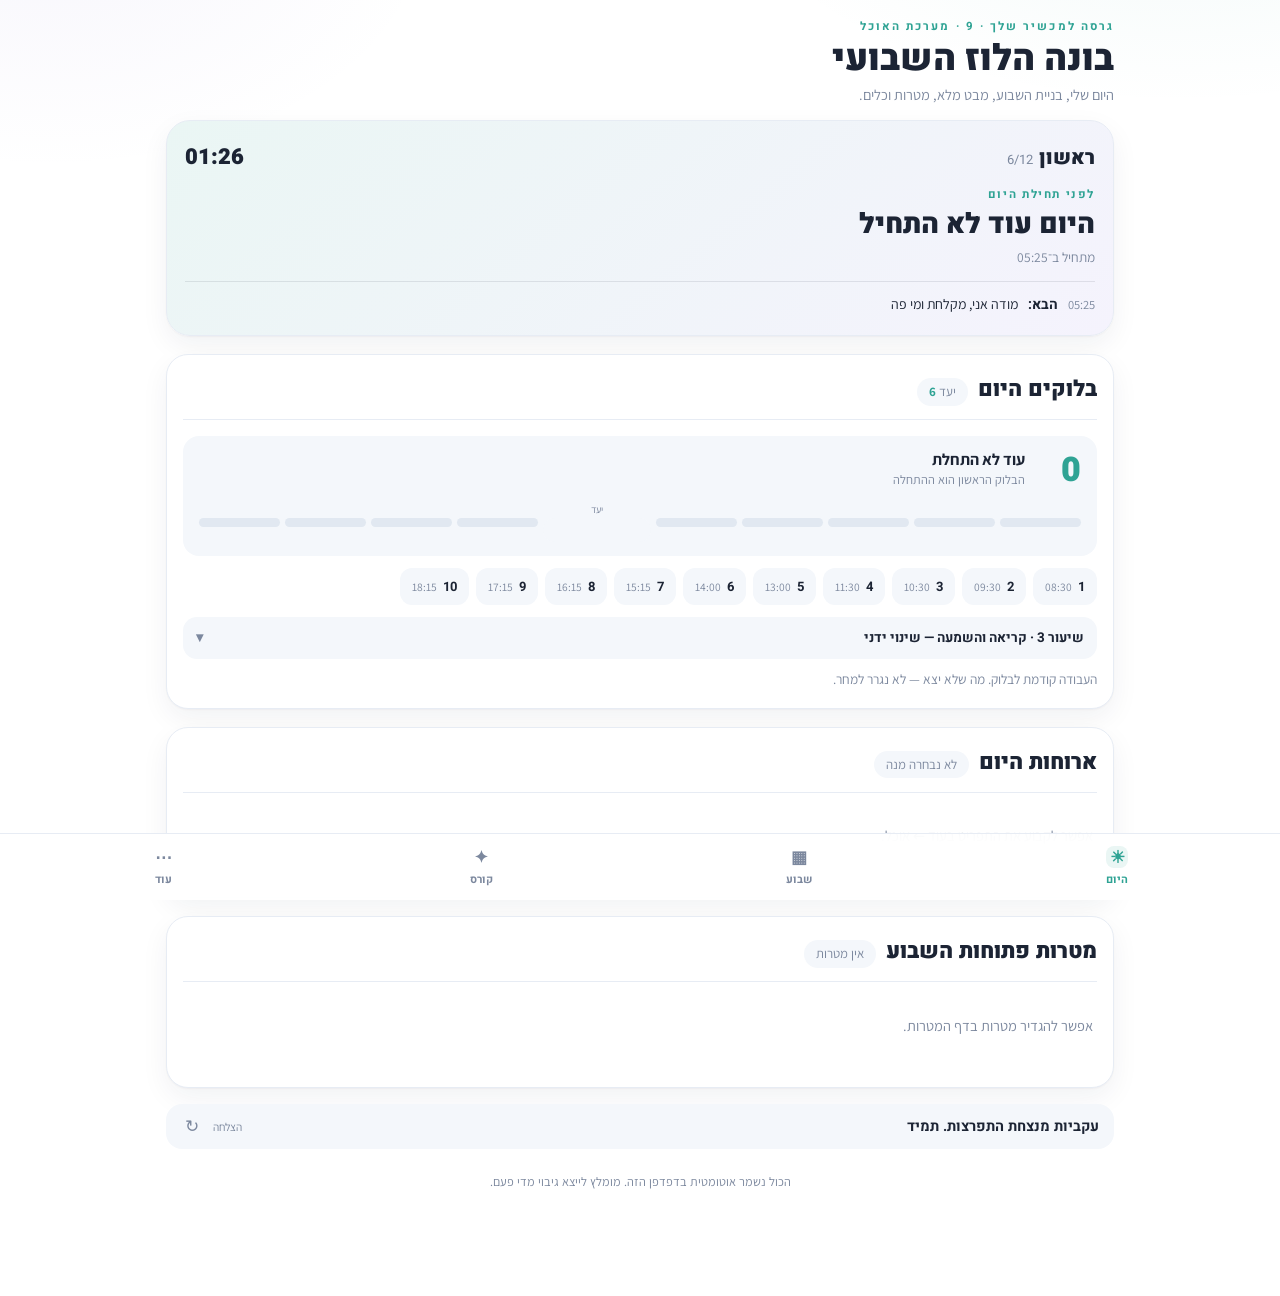
==== commit e18dbe49: "Fix invalid focus stage fallback and other review nits - focus.stage fell back to the removed "read"" ====
--- a/loz-shvui-device.html
+++ b/loz-shvui-device.html
@@ -556,7 +556,6 @@
   </div>
 </section>
 
-<!-- ============ מבט שבועי ============ -->
 <!-- ============ קורס ============ -->
 <section class="page" id="page-course">
   <div class="goalcard" id="courseGoal"></div>
@@ -1319,8 +1318,7 @@
   const marks = doneOf(i);
 
   const timed = rows.filter(r=>r.t);
-  let cur = timed.find(r=> now >= r.startM && now < r.endM);
-  if(!cur && timed.length && now < timed[0].startM) cur = null;
+  const cur = timed.find(r=> now >= r.startM && now < r.endM);
   const idx = cur ? rows.indexOf(cur) : -1;
   const nxt = idx >= 0 ? rows.slice(idx+1).find(r=>r.what || r.block) : timed[0];
 
@@ -1981,7 +1979,7 @@
   document.querySelectorAll("[data-goto]").forEach(b=>b.addEventListener("click", ()=>{
     focus.lesson = +b.dataset.goto;
     const nxt = STAGES.find(([st])=>!stageDone(focus.lesson, st));
-    focus.stage = nxt ? nxt[0] : "read";
+    focus.stage = nxt ? nxt[0] : "study";
     renderAll(); save();
   }));
 
@@ -2548,15 +2546,28 @@
 }
 
 /* ============ שמירה ============ */
+let saveFailed = false;
 function save(){
-  try{ localStorage.setItem('loz:v6', JSON.stringify(stateObj())); }catch(e){}
+  try{
+    localStorage.setItem('loz:v6', JSON.stringify(stateObj()));
+    saveFailed = false;
+  }catch(e){
+    if(!saveFailed){
+      saveFailed = true;
+      alert("השמירה נכשלה — כנראה שאין מקום פנוי בדפדפן. מומלץ לייצא גיבוי (עוד ← כלים) ולפנות מקום.");
+    }
+  }
 }
 function load(){
   try{
     const raw = localStorage.getItem('loz:v6') || localStorage.getItem('loz:v5') ||
                 localStorage.getItem('loz:v4') || localStorage.getItem('loz:v3') ||
                 localStorage.getItem('loz:v2');
-    if(raw) applyState(JSON.parse(raw));
+    if(raw){
+      applyState(JSON.parse(raw));
+      save();   /* שומר בפורמט v6 */
+      ['loz:v2','loz:v3','loz:v4','loz:v5'].forEach(k=>{ try{ localStorage.removeItem(k); }catch(e){} });
+    }
   }catch(e){}
   renderAll();
 }
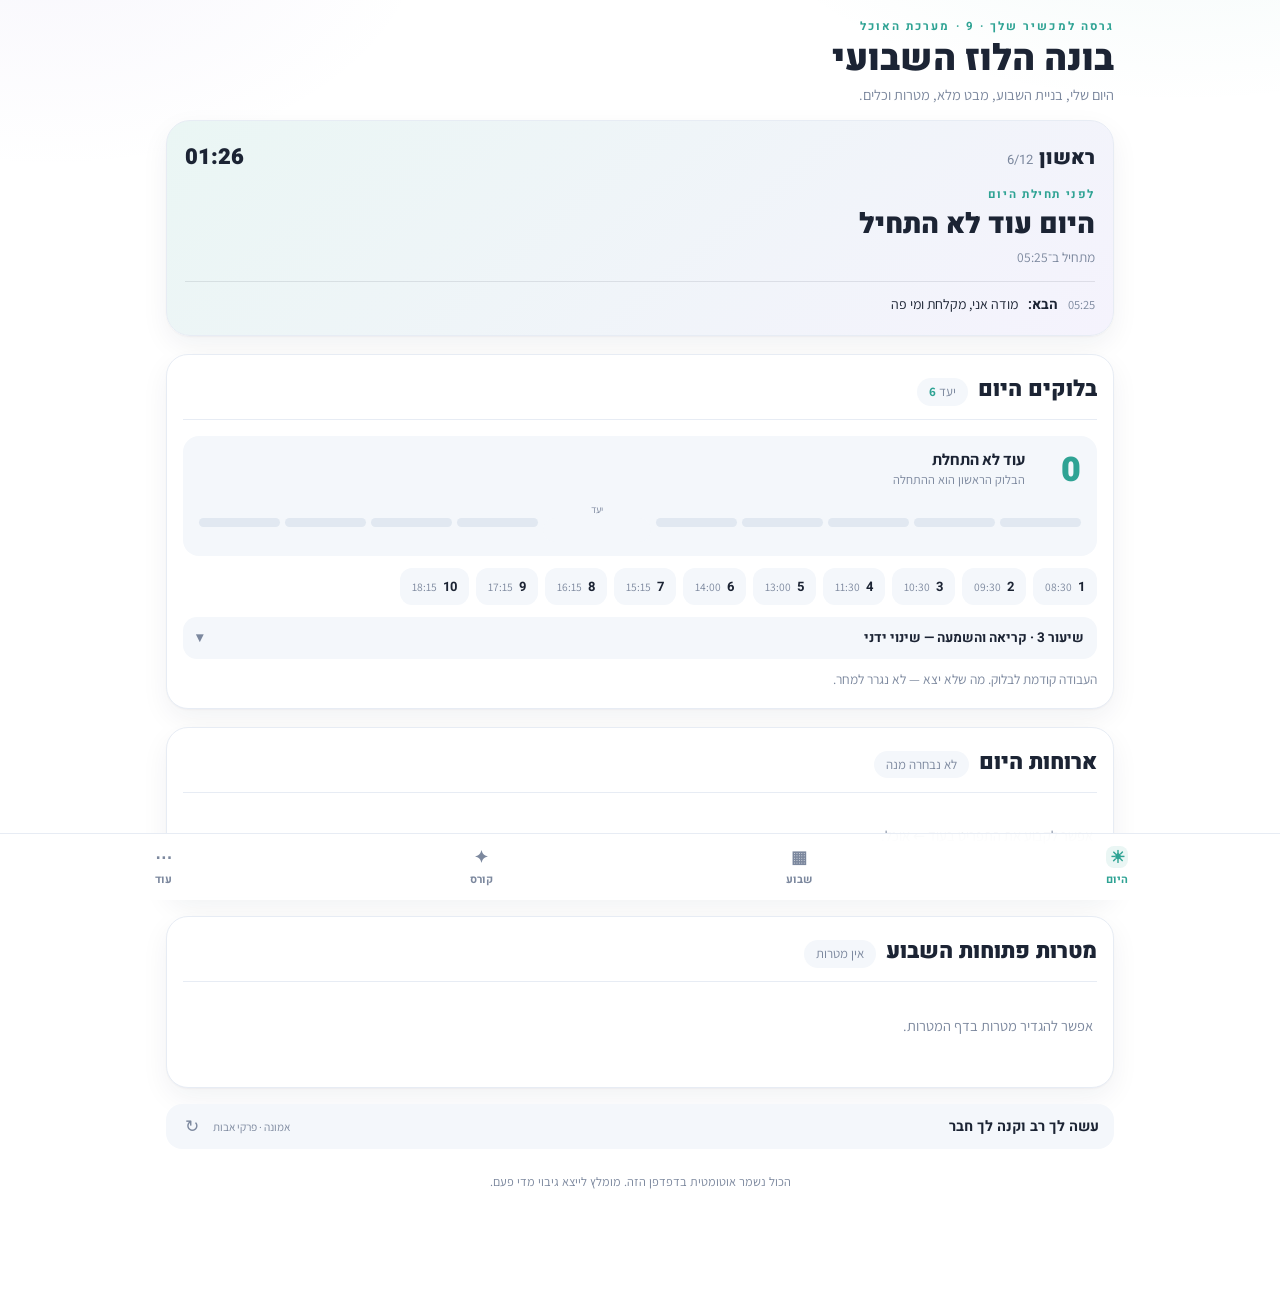
==== commit 5d386426: "Fix weekly-cycle meal selections resetting in the food page When a lunch/dinner slot in the weekly m" ====
--- a/loz-shvui-device.html
+++ b/loz-shvui-device.html
@@ -1700,12 +1700,13 @@
   if(i >= 3 && i <= 5) return dishById(c.tue);
   return dishById(c.tue) || dishById(c.sat);
 }
-function mealOptions(slot, i){
+function mealOptions(slot, i, val){
   const d = cycleDish(i);
   if(slot === "b") return BREAKFASTS.map(x=>[x.id, x.name]);
   if(slot === "s") return SNACKS.map(x=>[x.id, x.name]);
   const list = [];
   if(d) list.push(["cycle", d.name + " — " + (slot === "l" ? d.lunch : d.dinner)]);
+  else if(val === "cycle") list.push(["cycle", "המנה השבועית — עדיין לא נבחרה (קבעו ב\"מה מבשלים השבוע\")"]);
   DISHES.forEach(x=>{ if(!d || x.id !== d.id) list.push([x.id, x.name]); });
   QUICK.forEach(x=>list.push([x.id, x.name]));
   return list;
@@ -1714,7 +1715,8 @@
   if(!val) return "";
   if(val === "cycle"){
     const d = cycleDish(i);
-    return d ? d.name + " — " + (slot === "l" ? d.lunch : d.dinner) : "";
+    return d ? d.name + " — " + (slot === "l" ? d.lunch : d.dinner)
+             : "המנה השבועית — עדיין לא נבחרה";
   }
   const all = [].concat(DISHES, BREAKFASTS, SNACKS, QUICK).find(x=>x.id===val);
   return all ? all.name : "";
@@ -1781,7 +1783,7 @@
         return `<div class="mrow"><span class="mt">${time}</span>
           <select data-meal="${i}:${slot}">
             <option value="">— ${label} —</option>
-            ${mealOptions(slot,i).map(([v,n])=>
+            ${mealOptions(slot,i,val).map(([v,n])=>
               `<option value="${v}" ${v===val?"selected":""}>${esc(n)}</option>`).join("")}
           </select></div>`;
       }).join("")}
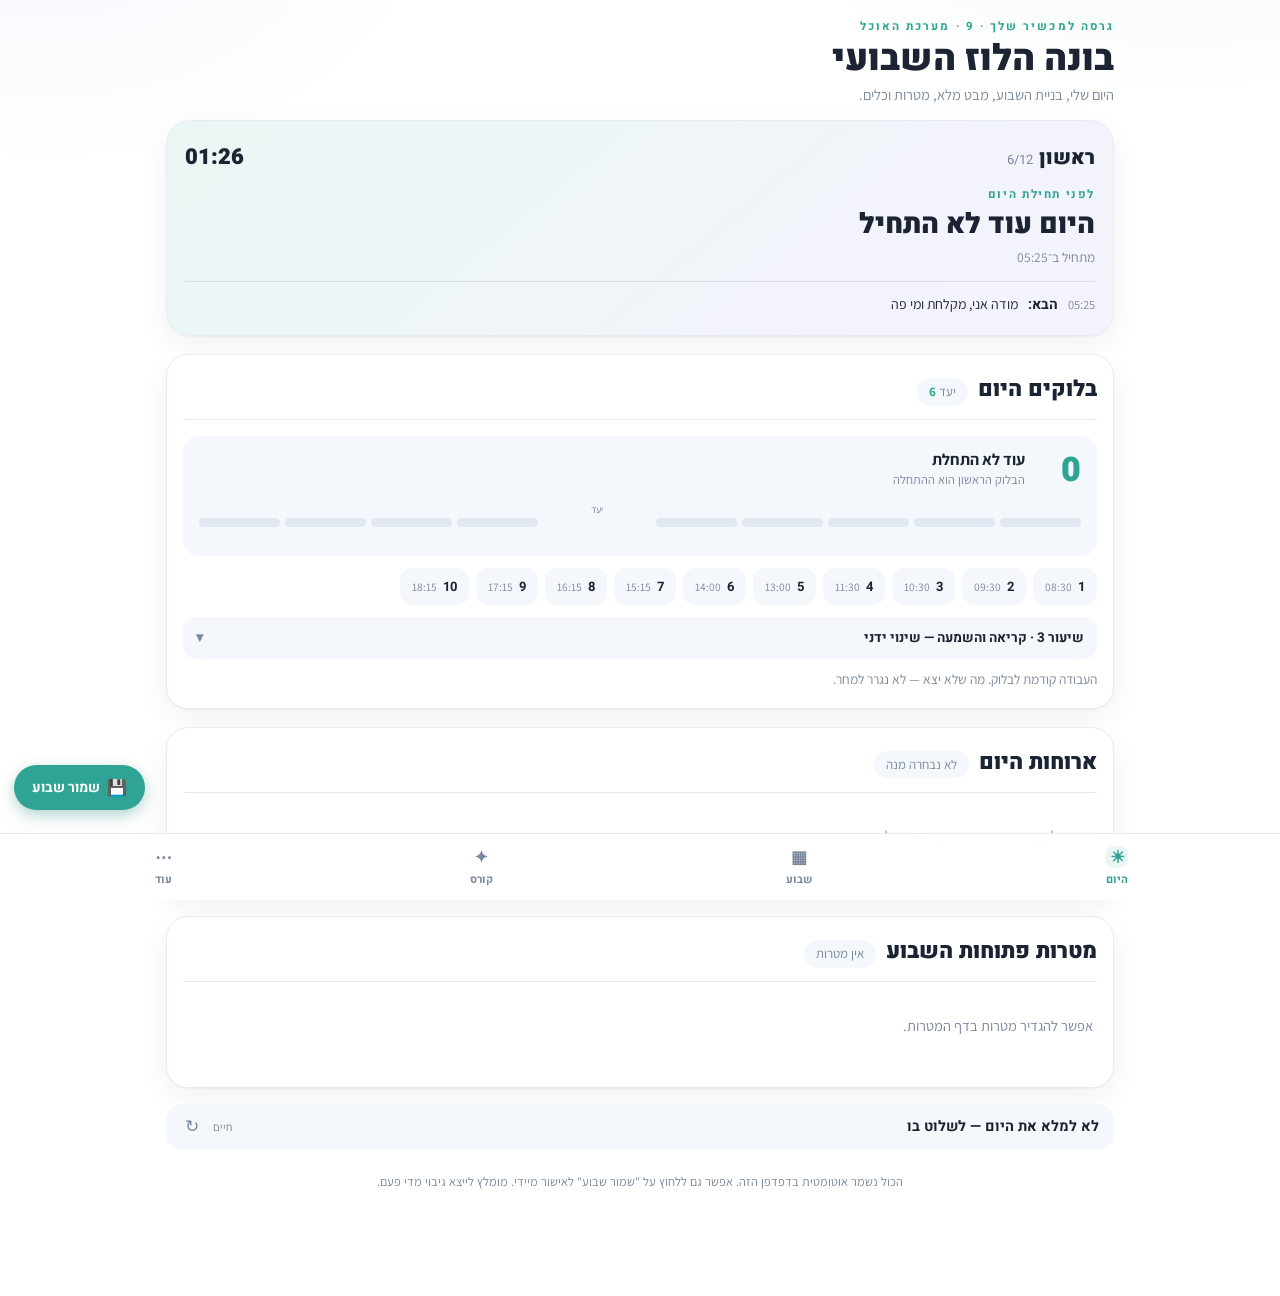
==== commit ab3b6196: "Add a manual save button with confirmation toast Adds a floating "שמור שבוע" button, visible on ever" ====
--- a/loz-shvui-device.html
+++ b/loz-shvui-device.html
@@ -452,12 +452,34 @@
   footer{margin-top:24px;color:var(--muted);font-size:12.5px;text-align:center}
   @media(prefers-reduced-motion:reduce){*{transition:none!important}}
 
+  /* ---------- כפתור שמירה קבוע ---------- */
+  .savefab{
+    position:fixed;left:14px;bottom:calc(var(--nav) + 14px);z-index:41;
+    display:flex;align-items:center;gap:7px;
+    background:var(--study);color:#fff;border:none;border-radius:99px;
+    padding:12px 18px;box-shadow:0 4px 14px rgba(47,163,148,.35),var(--shadow);
+    font-family:'Heebo',sans-serif;font-weight:700;font-size:14px;cursor:pointer;
+    transition:transform .12s ease,filter .16s ease;
+  }
+  .savefab:hover{filter:brightness(1.05)}
+  .savefab:active{transform:scale(.96)}
+  .savefab:focus-visible{outline:2px solid var(--text);outline-offset:2px}
+  .savefab .ic{font-size:16px;line-height:1}
+  .savetoast{
+    position:fixed;left:14px;bottom:calc(var(--nav) + 62px);z-index:42;
+    background:var(--text);color:#fff;border-radius:12px;padding:9px 14px;
+    font-family:'Heebo',sans-serif;font-weight:700;font-size:13px;
+    box-shadow:var(--shadow);opacity:0;pointer-events:none;
+    transform:translateY(6px);transition:opacity .18s ease,transform .18s ease;
+  }
+  .savetoast.on{opacity:1;transform:none}
+
   /* ---------- הדפסה ל־PDF ---------- */
   #printarea{display:none}
   @media print{
     @page{size:A4 portrait;margin:12mm 11mm}
     html,body{background:#fff!important}
-    .wrap,.nav{display:none!important}
+    .wrap,.nav,.savefab,.savetoast{display:none!important}
     #printarea{display:block;color:#16202F;
       -webkit-print-color-adjust:exact;print-color-adjust:exact}
     #printarea section{page-break-after:always;break-after:page}
@@ -731,8 +753,11 @@
   </div>
 </section>
 
-<footer>הכול נשמר אוטומטית בדפדפן הזה. מומלץ לייצא גיבוי מדי פעם.</footer>
+<footer>הכול נשמר אוטומטית בדפדפן הזה. אפשר גם ללחוץ על "שמור שבוע" לאישור מיידי. מומלץ לייצא גיבוי מדי פעם.</footer>
 </div>
+
+<div class="savetoast" id="saveToast">השבוע נשמר ✓</div>
+<button class="savefab" id="saveNowBtn" type="button"><span class="ic">💾</span>שמור שבוע</button>
 
 <nav class="nav" id="nav">
   <button data-tab="today" class="on"><span class="ic">☀</span>היום</button>
@@ -2727,6 +2752,16 @@
   renderEveEditor();
 });
 
+/* כפתור שמירה ידנית — שומר את כל המצב (השבוע הנוכחי, התפריט, מטרות וכו') ומראה אישור */
+let saveToastTimer = null;
+document.getElementById("saveNowBtn").addEventListener("click", ()=>{
+  save();
+  const toast = document.getElementById("saveToast");
+  toast.classList.add("on");
+  clearTimeout(saveToastTimer);
+  saveToastTimer = setTimeout(()=>toast.classList.remove("on"), 1800);
+});
+
 /* שעון חי — מרענן את דף היום */
 setInterval(()=>{ if(tab === "today") renderToday(); }, 30000);
 
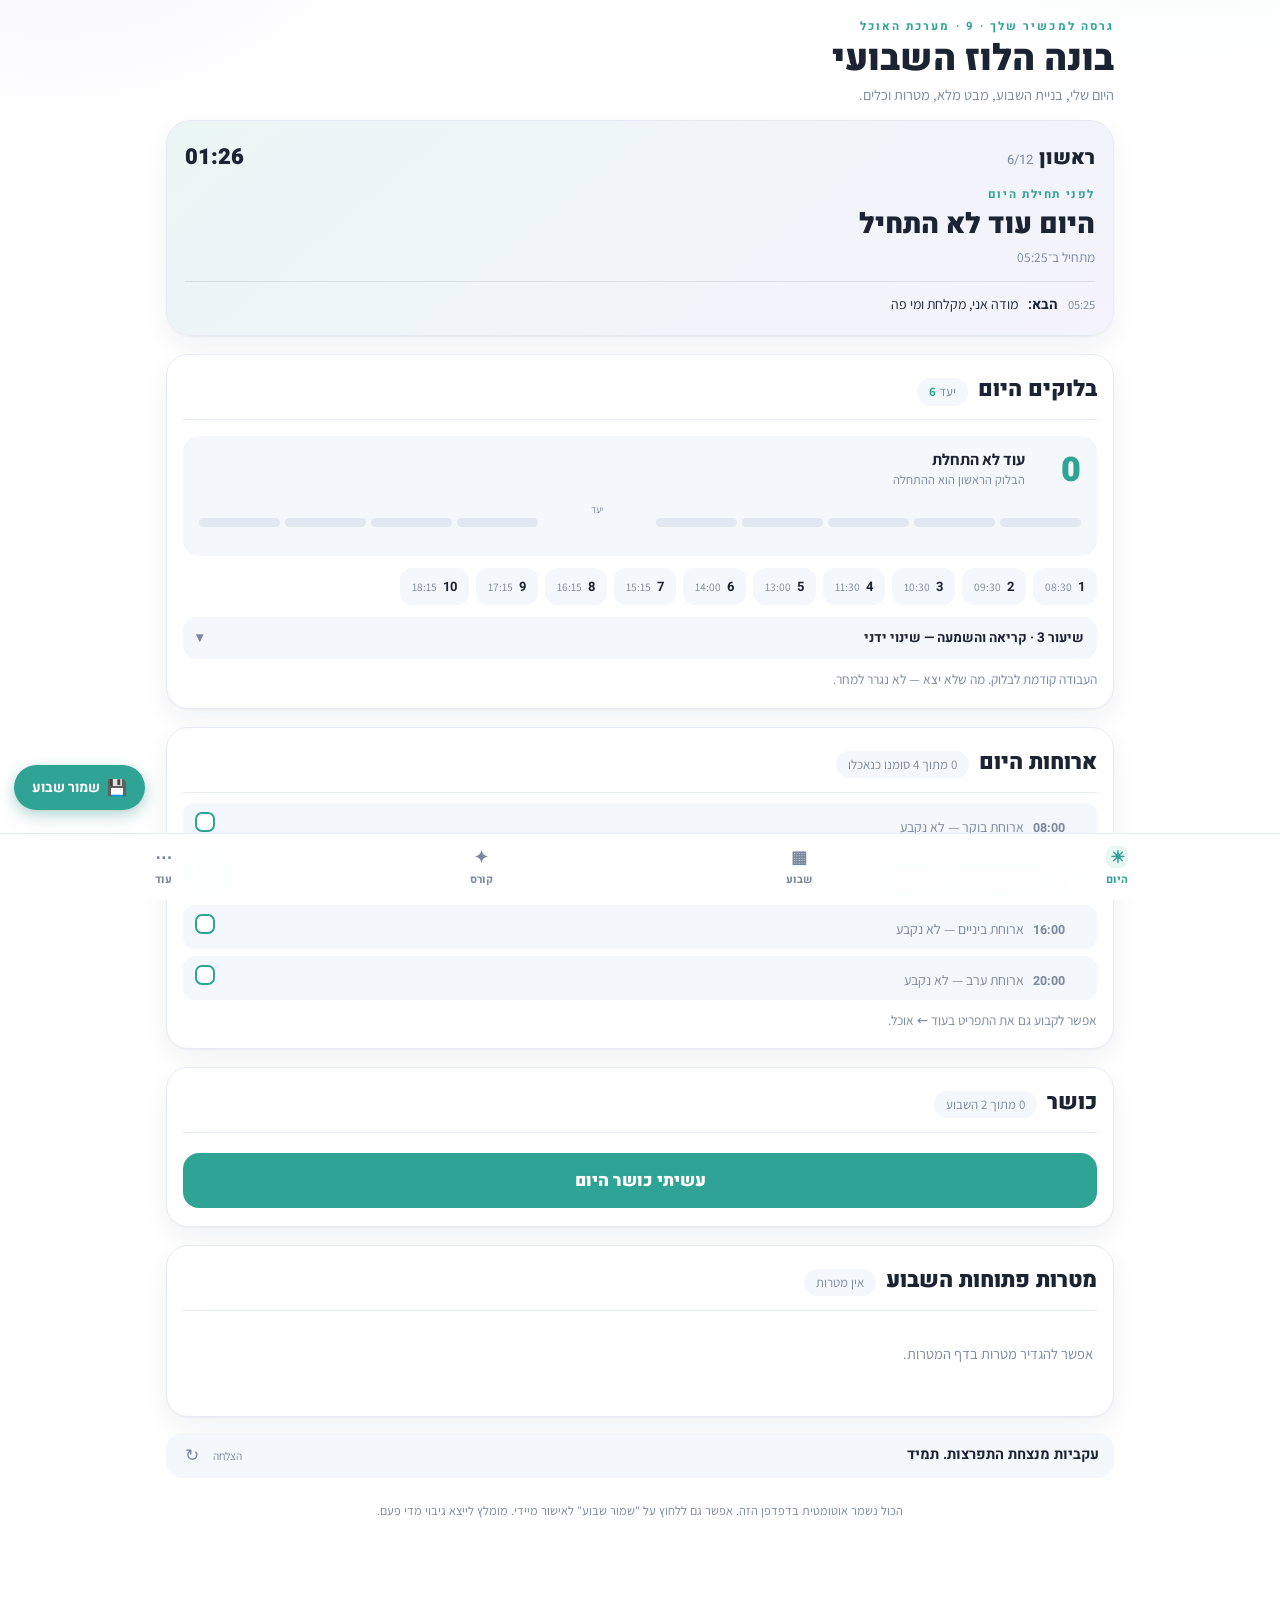
==== commit fd23aadf: "Add monthly habit tracking: study, meals, cooking, fitness New "מעקב חודשי" tab (עוד ← מעקב חודשי) t" ====
--- a/loz-shvui-device.html
+++ b/loz-shvui-device.html
@@ -99,9 +99,9 @@
   .empty{color:var(--muted);padding:18px 4px;font-size:14.5px}
   .tick{width:22px;height:22px;border-radius:7px;flex:none;border:2px solid var(--study);
     background:#fff;display:grid;place-items:center;margin-top:1px}
-  .row.block.done .tick,.crit.on .tick,.goal.on .tick,.lg.on .tick{
+  .row.block.done .tick,.crit.on .tick,.goal.on .tick,.lg.on .tick,.meal.eaten .tick{
     background:var(--study);border-color:var(--study)}
-  .row.block.done .tick::after,.crit.on .tick::after,.goal.on .tick::after,.lg.on .tick::after{
+  .row.block.done .tick::after,.crit.on .tick::after,.goal.on .tick::after,.lg.on .tick::after,.meal.eaten .tick::after{
     content:"✓";color:#fff;font-size:13px;font-weight:700;line-height:1}
 
   /* ---------- דף היום ---------- */
@@ -425,6 +425,9 @@
   .libitem:last-child{border-bottom:none}
   .libitem b{font-family:'Heebo',sans-serif;font-weight:700;flex:1}
   .libitem small{color:var(--muted);font-size:12px}
+  .meal .tick{cursor:pointer;flex:none;width:20px;height:20px;margin-top:0}
+  .meal.eaten{background:var(--study-bg)}
+  .cookdone{display:flex;flex-wrap:wrap;gap:7px;margin-top:10px}
 
   /* ---------- כלים ותבניות ---------- */
   .tpl{display:flex;align-items:center;gap:10px;background:var(--surface2);
@@ -448,6 +451,13 @@
   .edhead{display:grid;gap:8px;grid-template-columns:1fr 110px}
   .backup textarea{width:100%;min-height:90px;font-size:11.5px;font-family:ui-monospace,monospace;
     direction:ltr;text-align:left}
+
+  /* ---------- מעקב חודשי ---------- */
+  .mbar{height:9px;background:var(--surface2);border-radius:99px;margin-top:10px;overflow:hidden}
+  .mbar i{display:block;height:100%;background:var(--study);border-radius:99px}
+  .hrow.hit{background:var(--study-bg)}
+  .hrow.miss{background:#FBF2E2;color:#6B4E14}
+  .hrow.miss b{color:#6B4E14}
 
   footer{margin-top:24px;color:var(--muted);font-size:12.5px;text-align:center}
   @media(prefers-reduced-motion:reduce){*{transition:none!important}}
@@ -532,6 +542,7 @@
   <div class="now-card" id="nowCard"></div>
   <div class="panel" id="todayBlocks"></div>
   <div class="panel" id="todayMeals"></div>
+  <div class="panel" id="todayHabits"></div>
   <div class="panel" id="todayGoals"></div>
   <div class="quote" id="quoteBox"></div>
 </section>
@@ -638,6 +649,7 @@
   <div class="modes" id="subNav">
     <button data-sub="goals" class="on">מטרות וסיכום</button>
     <button data-sub="food">אוכל</button>
+    <button data-sub="month">מעקב חודשי</button>
     <button data-sub="tools">כלים ותבניות</button>
   </div>
 </section>
@@ -653,6 +665,7 @@
         <select id="cookTue"></select></label>
     </div>
     <div id="cookInfo"></div>
+    <div class="cookdone" id="cookDone"></div>
   </div>
 
   <div class="panel">
@@ -735,6 +748,13 @@
   </div>
 
   <div class="panel">
+    <div class="dv-head"><h3>יעד כושר שבועי</h3><div class="scale">למעקב החודשי</div></div>
+    <p class="hint">מתחילים ב־2 אימונים בשבוע. כשמרגישים מוכנים, מעלים ל־3 — השינוי חל מרגע העדכון, לא רטרואקטיבית.</p>
+    <label class="field"><span>אימוני כושר ליעד בשבוע</span>
+      <input type="number" id="fitTarget" min="1" max="14"></label>
+  </div>
+
+  <div class="panel">
     <div class="dv-head"><h3>תבניות יום</h3><div class="scale" id="dtCount">—</div></div>
     <div id="dayTplList"></div>
     <div class="actions">
@@ -750,6 +770,41 @@
       <button class="btn" id="newEveTpl">צור תבנית ערב</button>
     </div>
     <div id="eveTplEditor"></div>
+  </div>
+</section>
+
+<!-- ============ מעקב חודשי ============ -->
+<section class="page" id="page-month">
+  <div class="panel">
+    <div class="dv-head"><h3>מעקב חודשי</h3><div class="scale" id="monthRange">—</div></div>
+    <div class="actions" style="margin:0 0 4px">
+      <button class="ghost" id="monthPrev">‹ הקודם</button>
+      <button class="ghost" id="monthThis">החודש הזה</button>
+      <button class="ghost" id="monthNext">הבא ›</button>
+    </div>
+    <p class="hint">התמונה מלאה לשבועות שסגרת (מטרות וסיכום ← סגור שבוע) ולשבוע הנוכחי. ימים ושבועות שעוד לא הגיעו לא נספרים כפספוס.</p>
+  </div>
+
+  <div class="panel">
+    <div class="dv-head"><h3>בלוקי לימודים</h3><div class="scale" id="mStudyScale">—</div></div>
+    <div class="mbar"><i id="mStudyBar" style="width:0%"></i></div>
+    <div id="mStudyMissed"></div>
+  </div>
+
+  <div class="panel">
+    <div class="dv-head"><h3>4 ארוחות ביום</h3><div class="scale" id="mMealScale">—</div></div>
+    <div class="mbar"><i id="mMealBar" style="width:0%"></i></div>
+    <div id="mMealMissed"></div>
+  </div>
+
+  <div class="panel">
+    <div class="dv-head"><h3>בישול · יעד 2 בשבוע</h3><div class="scale" id="mCookScale">—</div></div>
+    <div id="mCookList"></div>
+  </div>
+
+  <div class="panel">
+    <div class="dv-head"><h3>כושר · יעד <span id="mFitTarget">—</span> בשבוע</h3><div class="scale" id="mFitScale">—</div></div>
+    <div id="mFitList"></div>
   </div>
 </section>
 
@@ -1052,6 +1107,11 @@
 let assign = {};           /* "תאריך:בלוק" -> {lesson, stage, a, b, idx, of} */
 let cookPlan = {};         /* תאריך תחילת שבוע -> {sat:dishId, tue:dishId} */
 let menu = {};             /* "תאריך:slot" -> מזהה ארוחה */
+let eaten = {};            /* "תאריך:slot" -> true, אכלתי בפועל */
+let workouts = {};         /* "תאריך" -> true, עשיתי כושר */
+let cooked = {};           /* תאריך תחילת שבוע -> {sat:bool, tue:bool}, בישלתי בפועל */
+let fitnessTarget = 2;     /* יעד אימוני כושר לשבוע */
+let monthView = iso(new Date()).slice(0,8) + "01";   /* ה־1 בחודש המוצג במעקב החודשי */
 let unassigned = [];       /* פריטים שלא נכנסו לשבוע */
 let noStudy = ["2026-09-11","2026-09-12","2026-09-13","2026-09-20","2026-09-21",
                "2026-09-25","2026-09-26","2026-10-03"];   /* חגי תשרי */
@@ -1116,6 +1176,79 @@
 function allDays(){ return Object.assign({}, BUILTIN_DAYS, customDays); }
 function allEves(){ return Object.assign({}, BUILTIN_EVES, customEves); }
 const blocksOf = tpl => tpl.rows.filter(r=>r.block).length;
+
+/* ============ מעקב חודשי — עזרים ============ */
+const MONTH_NAMES = ["ינואר","פברואר","מרץ","אפריל","מאי","יוני","יולי",
+                      "אוגוסט","ספטמבר","אוקטובר","נובמבר","דצמבר"];
+function monthStartOf(iso1){ return iso1.slice(0,8)+"01"; }
+function addMonths(iso1, n){
+  const p = iso1.split("-").map(Number);
+  const d = new Date(p[0], p[1]-1+n, 1);
+  return d.getFullYear()+"-"+String(d.getMonth()+1).padStart(2,"0")+"-01";
+}
+function daysInMonth(iso1){
+  const p = iso1.split("-").map(Number);
+  return new Date(p[0], p[1], 0).getDate();
+}
+function monthLabelHe(iso1){
+  const p = iso1.split("-").map(Number);
+  return MONTH_NAMES[p[1]-1]+" "+p[0];
+}
+function monthDates(iso1){
+  const n = daysInMonth(iso1), p = iso1.split("-").map(Number), out = [];
+  for(let i=1;i<=n;i++) out.push(p[0]+"-"+String(p[1]).padStart(2,"0")+"-"+String(i).padStart(2,"0"));
+  return out;
+}
+function weeksInMonth(iso1){
+  const start = sundayOf(new Date(iso1+"T12:00:00"));
+  const last = addDays(iso1, daysInMonth(iso1)-1);
+  const out = [];
+  let ws = start;
+  while(ws <= last){ out.push(ws); ws = addDays(ws,7); }
+  return out;
+}
+/* מטרת בלוקים ליום נתון: לפי התאמה אישית, ואם אין — לפי התבנית הקבועה של יום השבוע הזה */
+function dayTargetFor(dateISO){
+  if(overrides[dateISO]) return overrides[dateISO].target;
+  const wd = new Date(dateISO+"T12:00:00").getDay();
+  const cfg = week[wd] || {day:"none"};
+  return dayTpl(cfg.day).target;
+}
+/* רשומת יום מהיסטוריה של שבוע שנסגר, אם קיימת */
+function historyDayFor(dateISO){
+  for(const h of history){
+    if(!h.days) continue;
+    const found = h.days.find(d=>d.date===dateISO);
+    if(found) return found;
+  }
+  return null;
+}
+/* בלוקי לימוד ליום נתון: לפי done[] אם קיים, אחרת לפי היסטוריה, אחרת (יום עבר) 0, אחרת אין נתון עדיין */
+function dayStudyInfo(dateISO){
+  const target = dayTargetFor(dateISO);
+  let marked;
+  if(done.hasOwnProperty(dateISO)) marked = (done[dateISO]||[]).length;
+  else{
+    const hd = historyDayFor(dateISO);
+    if(hd) marked = hd.marked;
+    else if(dateISO < todayISO()) marked = 0;
+    else marked = null;
+  }
+  return {target, marked};
+}
+function dayMealsInfo(dateISO){
+  const done1 = MEAL_SLOTS.filter(([slot])=>eaten[dateISO+":"+slot]).length;
+  return {target:4, done:done1};
+}
+function weekCookedInfo(ws){
+  const c = cooked[ws] || {sat:false, tue:false};
+  return {done:(c.sat?1:0)+(c.tue?1:0), target:2, sat:!!c.sat, tue:!!c.tue};
+}
+function weekFitnessInfo(ws){
+  let cnt = 0;
+  for(let i=0;i<7;i++) if(workouts[addDays(ws,i)]) cnt++;
+  return {done:cnt, target:fitnessTarget};
+}
 
 function dayWord(n, target){
   if(n === 0) return ["עוד לא התחלת","הבלוק הראשון הוא ההתחלה"];
@@ -1440,18 +1573,46 @@
   });
 
   /* ארוחות היום */
+  const today0 = todayISO();
+  const eatenToday = MEAL_SLOTS.filter(([slot])=>eaten[today0+":"+slot]).length;
   const anyMeal = MEAL_SLOTS.some(([slot])=>mealOf(i, slot));
   document.getElementById("todayMeals").innerHTML = `
     <div class="dv-head"><h3>ארוחות היום</h3>
-      <div class="scale">${cycleDish(i) ? esc(cycleDish(i).name) : "לא נבחרה מנה"}</div></div>
-    ${anyMeal ? `<div class="meals">${MEAL_SLOTS.map(([slot,label,time])=>{
+      <div class="scale">${eatenToday} מתוך 4 סומנו כנאכלו</div></div>
+    <div class="meals">${MEAL_SLOTS.map(([slot,label,time])=>{
         const nm = mealLabel(i, slot);
         const tm = toMin(time);
         const isNow = now >= tm - 45 && now < tm + 90;
-        return `<div class="meal ${nm?"":"empty"} ${isNow?"now":""}">
-          <b>${time}</b><span>${nm ? esc(nm) : label + " — לא נקבע"}</span></div>`;
-      }).join("")}</div>`
-      : `<p class="empty">אפשר לקבוע את התפריט בעוד ← אוכל.</p>`}`;
+        const ate = !!eaten[today0+":"+slot];
+        return `<div class="meal ${nm?"":"empty"} ${isNow?"now":""} ${ate?"eaten":""}">
+          <b>${time}</b><span>${nm ? esc(nm) : label + " — לא נקבע"}</span>
+          <span class="tick" role="checkbox" tabindex="0" aria-checked="${ate}"
+                aria-label="אכלתי ${esc(label)}" data-eatslot="${slot}"></span></div>`;
+      }).join("")}</div>
+    ${anyMeal ? "" : `<p class="hint" style="margin:10px 0 0">אפשר לקבוע גם את התפריט בעוד ← אוכל.</p>`}`;
+
+  document.querySelectorAll("[data-eatslot]").forEach(el=>{
+    const hit = ()=>{
+      const k = today0+":"+el.dataset.eatslot;
+      if(eaten[k]) delete eaten[k]; else eaten[k] = true;
+      renderAll(); save();
+    };
+    el.addEventListener("click", hit);
+    el.addEventListener("keydown", e=>{ if(e.key===" "||e.key==="Enter"){ e.preventDefault(); hit(); } });
+  });
+
+  /* כושר */
+  const won = !!workouts[today0];
+  const wInfo = weekFitnessInfo(sundayOf(new Date()));
+  document.getElementById("todayHabits").innerHTML = `
+    <div class="dv-head"><h3>כושר</h3>
+      <div class="scale">${wInfo.done} מתוך ${wInfo.target} השבוע</div></div>
+    <button class="bigbtn ${won?"undo":""}" id="workoutToggle">
+      ${won ? "בוצע כושר היום ✓ — לביטול" : "עשיתי כושר היום"}</button>`;
+  document.getElementById("workoutToggle").addEventListener("click", ()=>{
+    if(workouts[today0]) delete workouts[today0]; else workouts[today0] = true;
+    renderAll(); save();
+  });
 
   /* מטרות פתוחות */
   const open = goals.filter(g=>!g.done);
@@ -1795,6 +1956,20 @@
   document.getElementById("cookInfo").innerHTML = info
     ? `<div style="margin-top:12px">${info}</div>`
     : `<p class="empty">בוחרים שתי מנות והשבוע מסודר.</p>`;
+
+  const cd = cooked[weekStart] || {sat:false, tue:false};
+  document.getElementById("cookDone").innerHTML = `
+    <button class="chip ${cd.sat?"on":""}" data-cooked="sat">בישלתי במוצ״ש</button>
+    <button class="chip ${cd.tue?"on":""}" data-cooked="tue">בישלתי בשלישי</button>`;
+  document.querySelectorAll("[data-cooked]").forEach(b=>{
+    b.addEventListener("click", ()=>{
+      const k = b.dataset.cooked;
+      const cur = Object.assign({sat:false,tue:false}, cooked[weekStart]);
+      cur[k] = !cur[k];
+      cooked[weekStart] = cur;
+      renderAll(); save();
+    });
+  });
 
   /* תפריט */
   let filled = 0;
@@ -2200,6 +2375,79 @@
 
 function renderPage2(){ renderGoals(); renderReview(); renderTrend(); renderHistory(); }
 
+/* ============ מעקב חודשי ============ */
+function renderMonth(){
+  document.getElementById("monthRange").textContent = monthLabelHe(monthView);
+  const dates = monthDates(monthView);
+  const today = todayISO();
+
+  /* בלוקי לימודים */
+  let sTarget=0, sMarked=0; const sMissed=[];
+  dates.forEach(d=>{
+    const {target, marked} = dayStudyInfo(d);
+    if(!target || marked===null) return;
+    sTarget += target; sMarked += Math.min(marked, target);
+    if(marked < target) sMissed.push({date:d, have:marked, need:target});
+  });
+  const sPct = sTarget ? Math.round(sMarked/sTarget*100) : 0;
+  document.getElementById("mStudyScale").textContent =
+    sTarget ? `${sMarked} מתוך ${sTarget} בלוקים · ${sPct}%` : "עדיין אין ימים שעברו החודש";
+  document.getElementById("mStudyBar").style.width = sPct+"%";
+  document.getElementById("mStudyMissed").innerHTML = sMissed.length
+    ? `<div class="hist">${sMissed.slice().reverse().map(m=>
+        `<div class="hrow miss"><b>${short(m.date)}</b><span>פספסת ${m.need-m.have} בלוקים (${m.have} מתוך ${m.need})</span></div>`).join("")}</div>`
+    : `<p class="empty">${sTarget ? "לא פספסת אף יום עד כה החודש." : "עדיין אין ימים שעברו החודש."}</p>`;
+
+  /* ארוחות */
+  let mTarget=0, mDone=0; const mMissed=[];
+  dates.filter(d=>d<today).forEach(d=>{
+    const {target, done} = dayMealsInfo(d);
+    mTarget += target; mDone += done;
+    if(done < target) mMissed.push({date:d, have:done, need:target});
+  });
+  const mPct = mTarget ? Math.round(mDone/mTarget*100) : 0;
+  document.getElementById("mMealScale").textContent =
+    mTarget ? `${mDone} מתוך ${mTarget} ארוחות · ${mPct}%` : "עדיין אין ימים שעברו החודש";
+  document.getElementById("mMealBar").style.width = mPct+"%";
+  document.getElementById("mMealMissed").innerHTML = mMissed.length
+    ? `<div class="hist">${mMissed.slice().reverse().map(m=>
+        `<div class="hrow miss"><b>${short(m.date)}</b><span>${m.have} מתוך ${m.need} ארוחות</span></div>`).join("")}</div>`
+    : `<p class="empty">${mTarget ? "כל יום שעבר — 4 ארוחות מלאות." : "עדיין אין ימים שעברו החודש."}</p>`;
+
+  /* בישול וכושר — לפי שבועות שהסתיימו במהלך החודש */
+  const weeks = weeksInMonth(monthView);
+  const pastWeeks = weeks.filter(ws=>addDays(ws,6) <= today);
+
+  let cookHit=0;
+  const cookRows = pastWeeks.map(ws=>{
+    const info = weekCookedInfo(ws);
+    if(info.done>=info.target) cookHit++;
+    return {ws, info};
+  });
+  document.getElementById("mCookScale").textContent = pastWeeks.length
+    ? `${cookHit} מתוך ${pastWeeks.length} שבועות בקצב` : "עדיין אין שבוע שהסתיים החודש";
+  document.getElementById("mCookList").innerHTML = cookRows.length
+    ? `<div class="hist">${cookRows.slice().reverse().map(({ws,info})=>
+        `<div class="hrow ${info.done>=info.target?"hit":"miss"}"><b>${rangeText(ws)}</b>
+          <span>${info.done} מתוך ${info.target} — ${info.sat?"מוצ״ש ✓":"מוצ״ש ✗"} · ${info.tue?"שלישי ✓":"שלישי ✗"}</span></div>`).join("")}</div>`
+    : `<p class="empty">סמנו "בישלתי בפועל" בדף האוכל כדי לעקוב.</p>`;
+
+  let fitHit=0;
+  const fitRows = pastWeeks.map(ws=>{
+    const info = weekFitnessInfo(ws);
+    if(info.done>=info.target) fitHit++;
+    return {ws, info};
+  });
+  document.getElementById("mFitTarget").textContent = fitnessTarget;
+  document.getElementById("mFitScale").textContent = pastWeeks.length
+    ? `${fitHit} מתוך ${pastWeeks.length} שבועות בקצב` : "עדיין אין שבוע שהסתיים החודש";
+  document.getElementById("mFitList").innerHTML = fitRows.length
+    ? `<div class="hist">${fitRows.slice().reverse().map(({ws,info})=>
+        `<div class="hrow ${info.done>=info.target?"hit":"miss"}"><b>${rangeText(ws)}</b>
+          <span>${info.done} מתוך ${info.target} אימונים</span></div>`).join("")}</div>`
+    : `<p class="empty">סמנו "עשיתי כושר היום" בדף היום כדי לעקוב.</p>`;
+}
+
 /* ============ כלים: תבניות ============ */
 /* נרמול שעה לפורמט 24 שעות — "930" → 09:30, "9:5" → 09:05 */
 function normTime(v){
@@ -2232,6 +2480,9 @@
 }
 
 function renderTools(){
+  const ft = document.getElementById("fitTarget");
+  if(ft) ft.value = fitnessTarget;
+
   const dl = document.getElementById("dayTplList");
   const all = allDays();
   document.getElementById("dtCount").textContent =
@@ -2501,7 +2752,7 @@
   return {v:6, weekStart, week, done, notes, review, goals, longGoals,
           history, customDays, customEves, overrides,
           course, lessons, focus, weekPlan, blockLink, errorsBank, noStudy,
-          assign, unassigned, cookPlan, menu};
+          assign, unassigned, cookPlan, menu, eaten, workouts, cooked, fitnessTarget};
 }
 /* גרסאות ישנות שמרו לפי מספר יום (0..6) — ממירים לתאריכים */
 function migrateKeys(){
@@ -2540,6 +2791,10 @@
   if(s.unassigned) unassigned = s.unassigned;
   if(s.cookPlan) cookPlan = s.cookPlan;
   if(s.menu) menu = s.menu;
+  if(s.eaten) eaten = s.eaten;
+  if(s.workouts) workouts = s.workouts;
+  if(s.cooked) cooked = s.cooked;
+  if(s.fitnessTarget) fitnessTarget = s.fitnessTarget;
   migrateKeys();
 }
 function exportBackup(){
@@ -2603,7 +2858,7 @@
 function renderAll(){
   renderToday(); renderDate(); renderWeek(); renderDay();
   renderStats(); renderOverview(); renderCourse(); renderFood(); renderPage2();
-  renderTools(); renderOvEditor();
+  renderTools(); renderOvEditor(); renderMonth();
 }
 
 /* ============ חיווט ============ */
@@ -2751,6 +3006,19 @@
   editEve = {key:"e"+Date.now(), name:"תבנית ערב חדשה", items:[["נסיעה לדירה",30,"work"]]};
   renderEveEditor();
 });
+document.getElementById("fitTarget").addEventListener("change", ()=>{
+  fitnessTarget = Math.max(1, +document.getElementById("fitTarget").value || fitnessTarget);
+  renderAll(); save();
+});
+document.getElementById("monthPrev").addEventListener("click", ()=>{
+  monthView = addMonths(monthView, -1); renderMonth();
+});
+document.getElementById("monthNext").addEventListener("click", ()=>{
+  monthView = addMonths(monthView, 1); renderMonth();
+});
+document.getElementById("monthThis").addEventListener("click", ()=>{
+  monthView = monthStartOf(todayISO()); renderMonth();
+});
 
 /* כפתור שמירה ידנית — שומר את כל המצב (השבוע הנוכחי, התפריט, מטרות וכו') ומראה אישור */
 let saveToastTimer = null;
